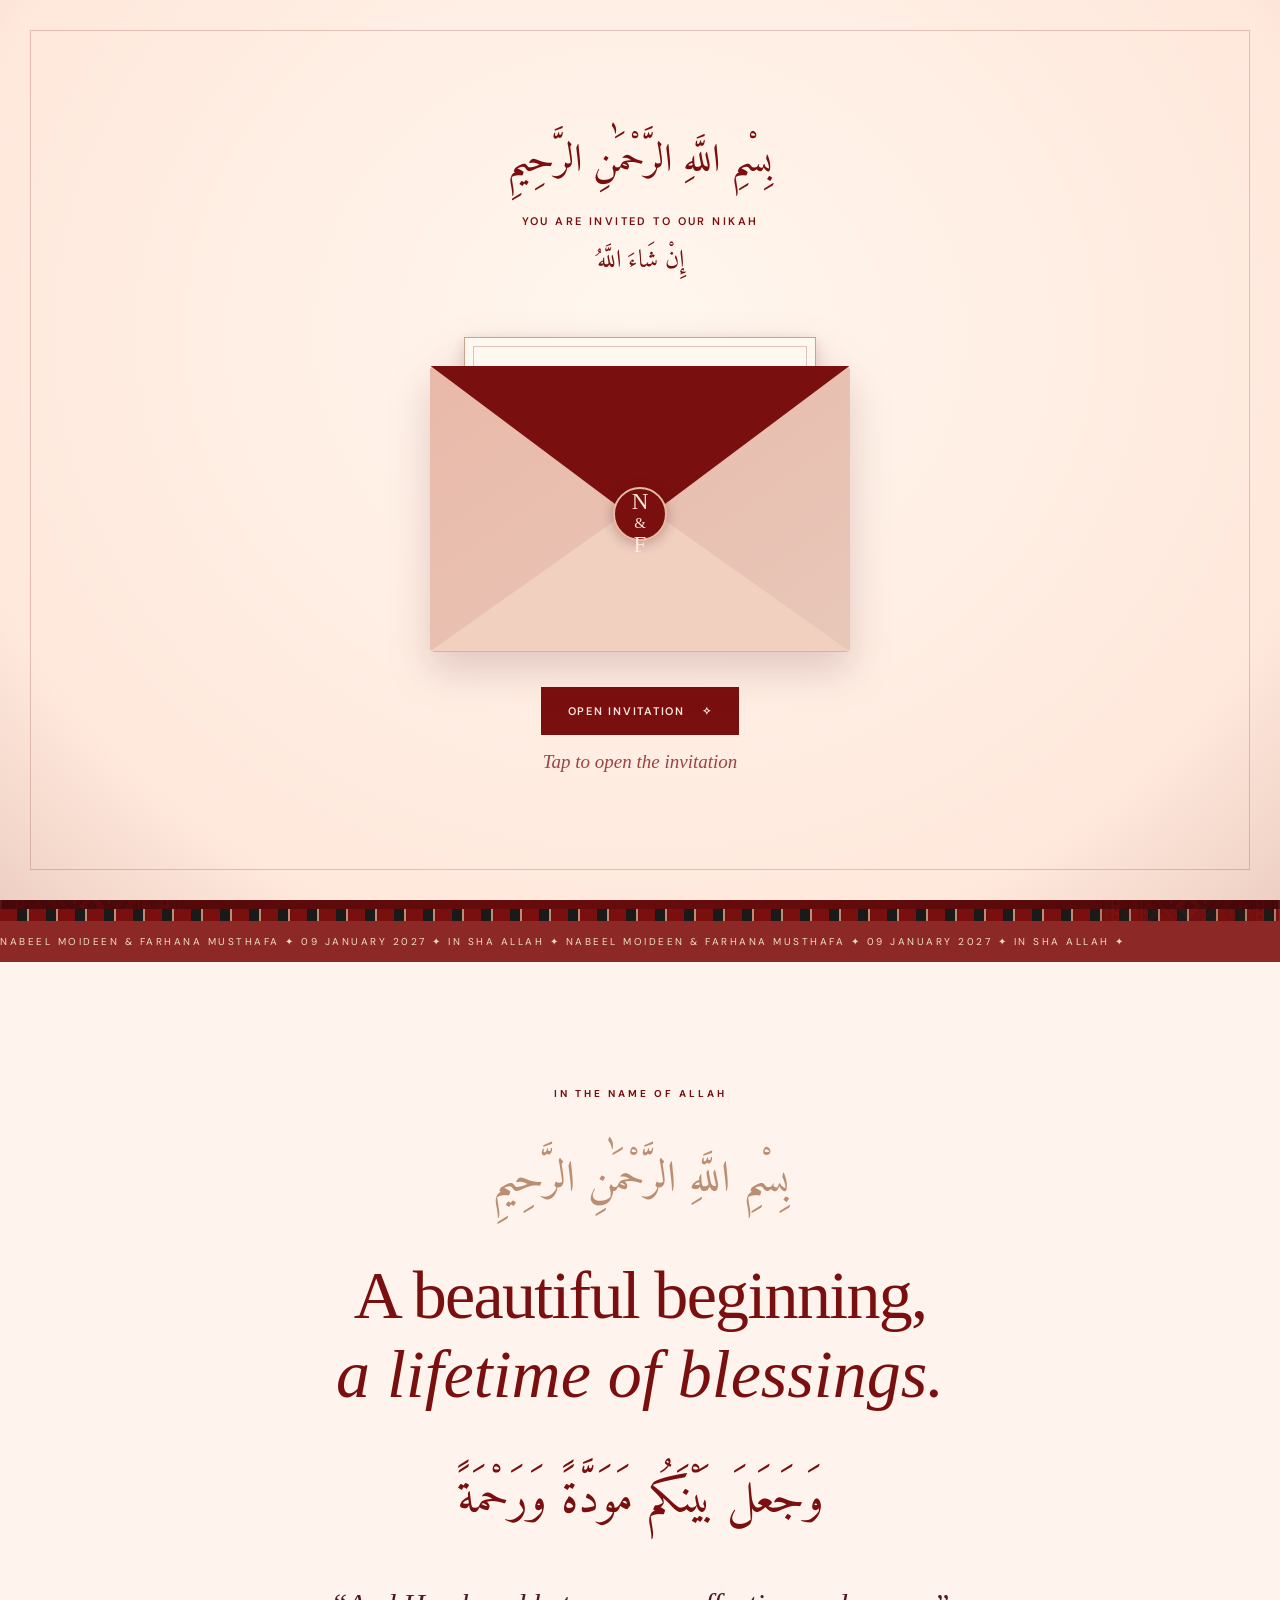
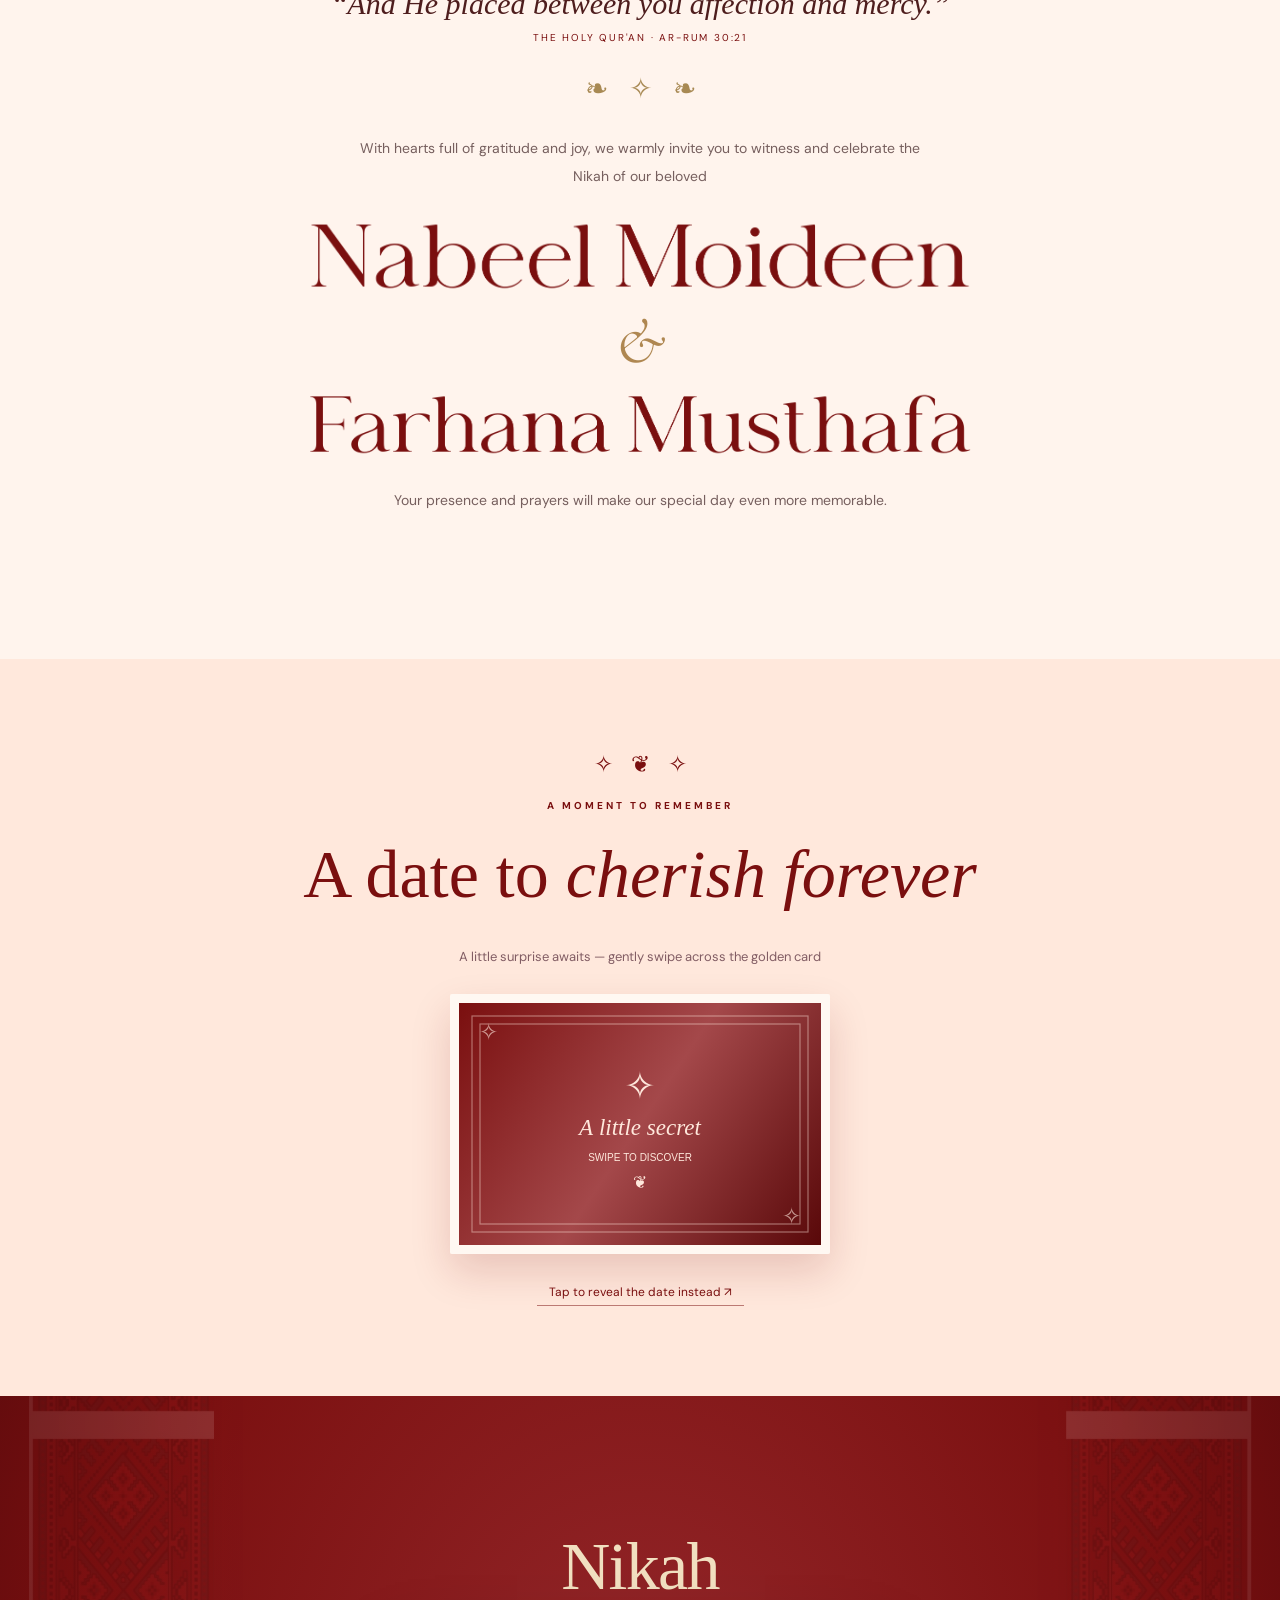
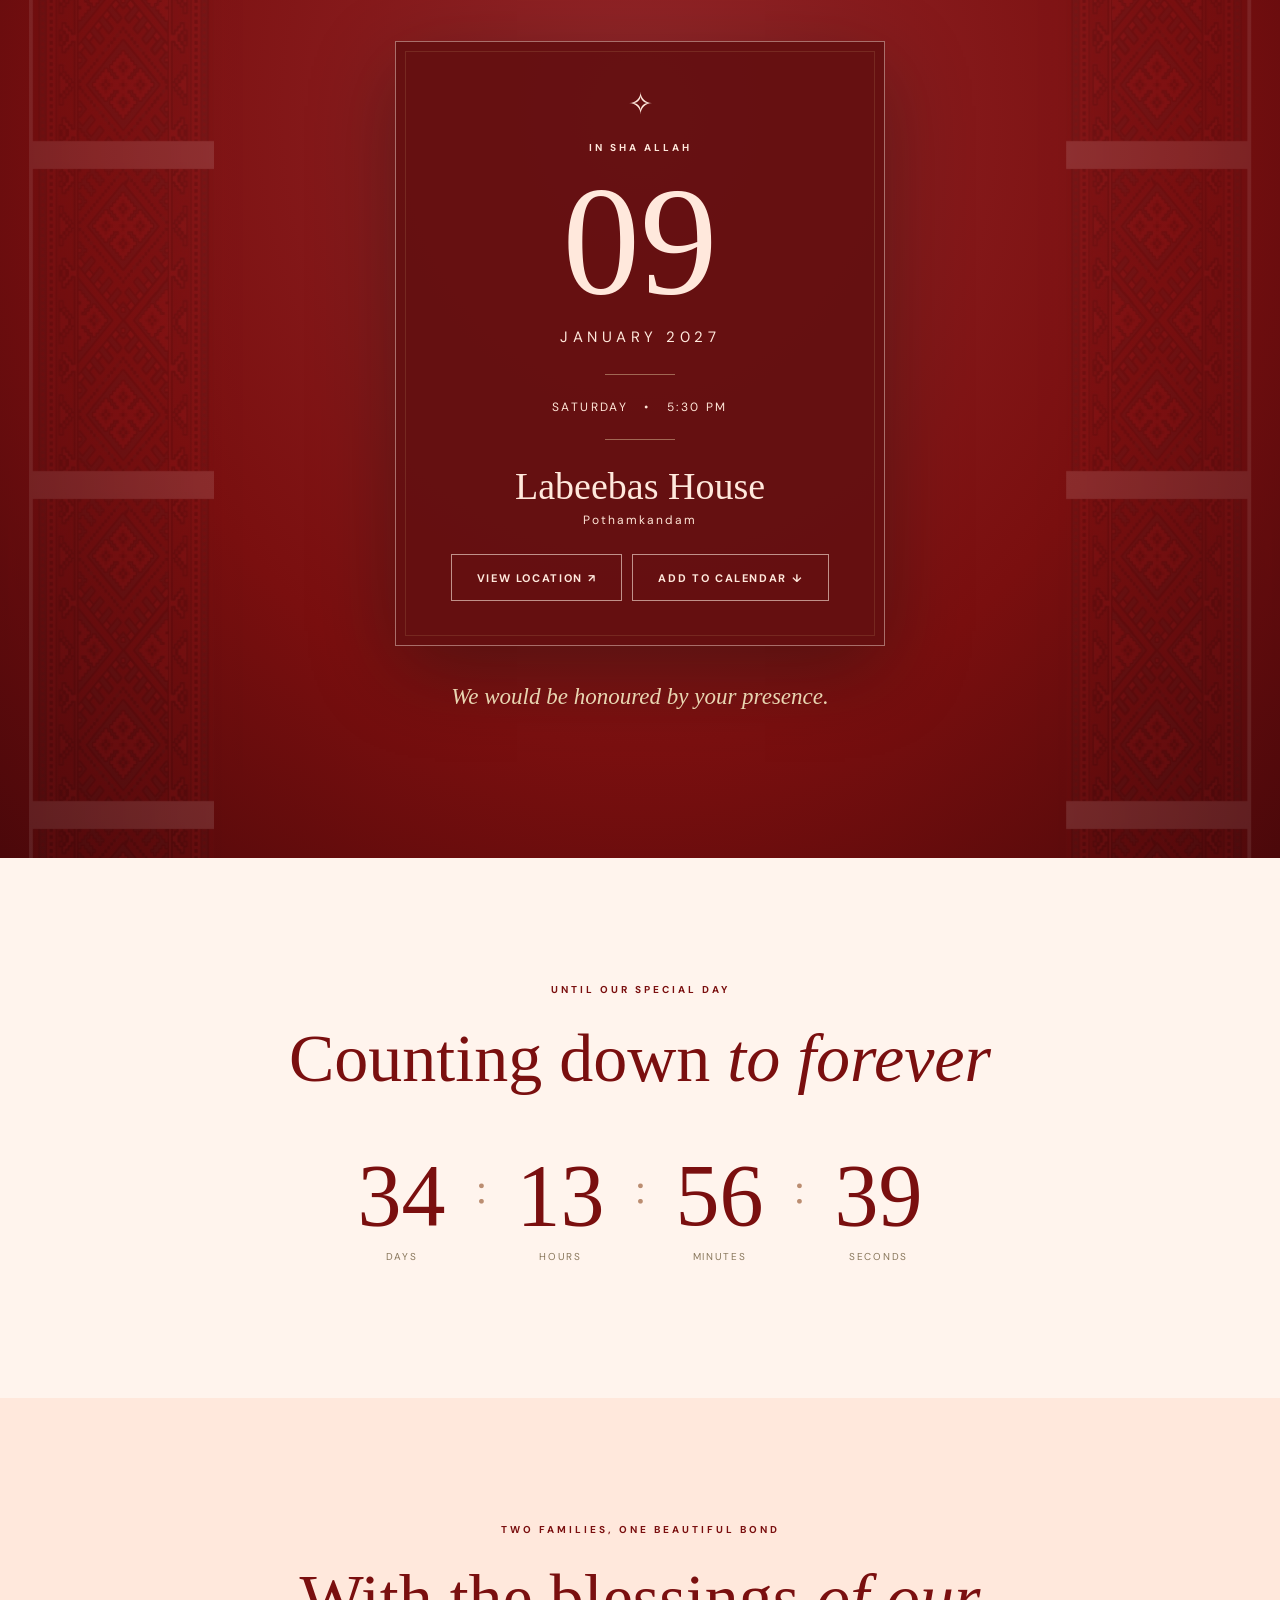
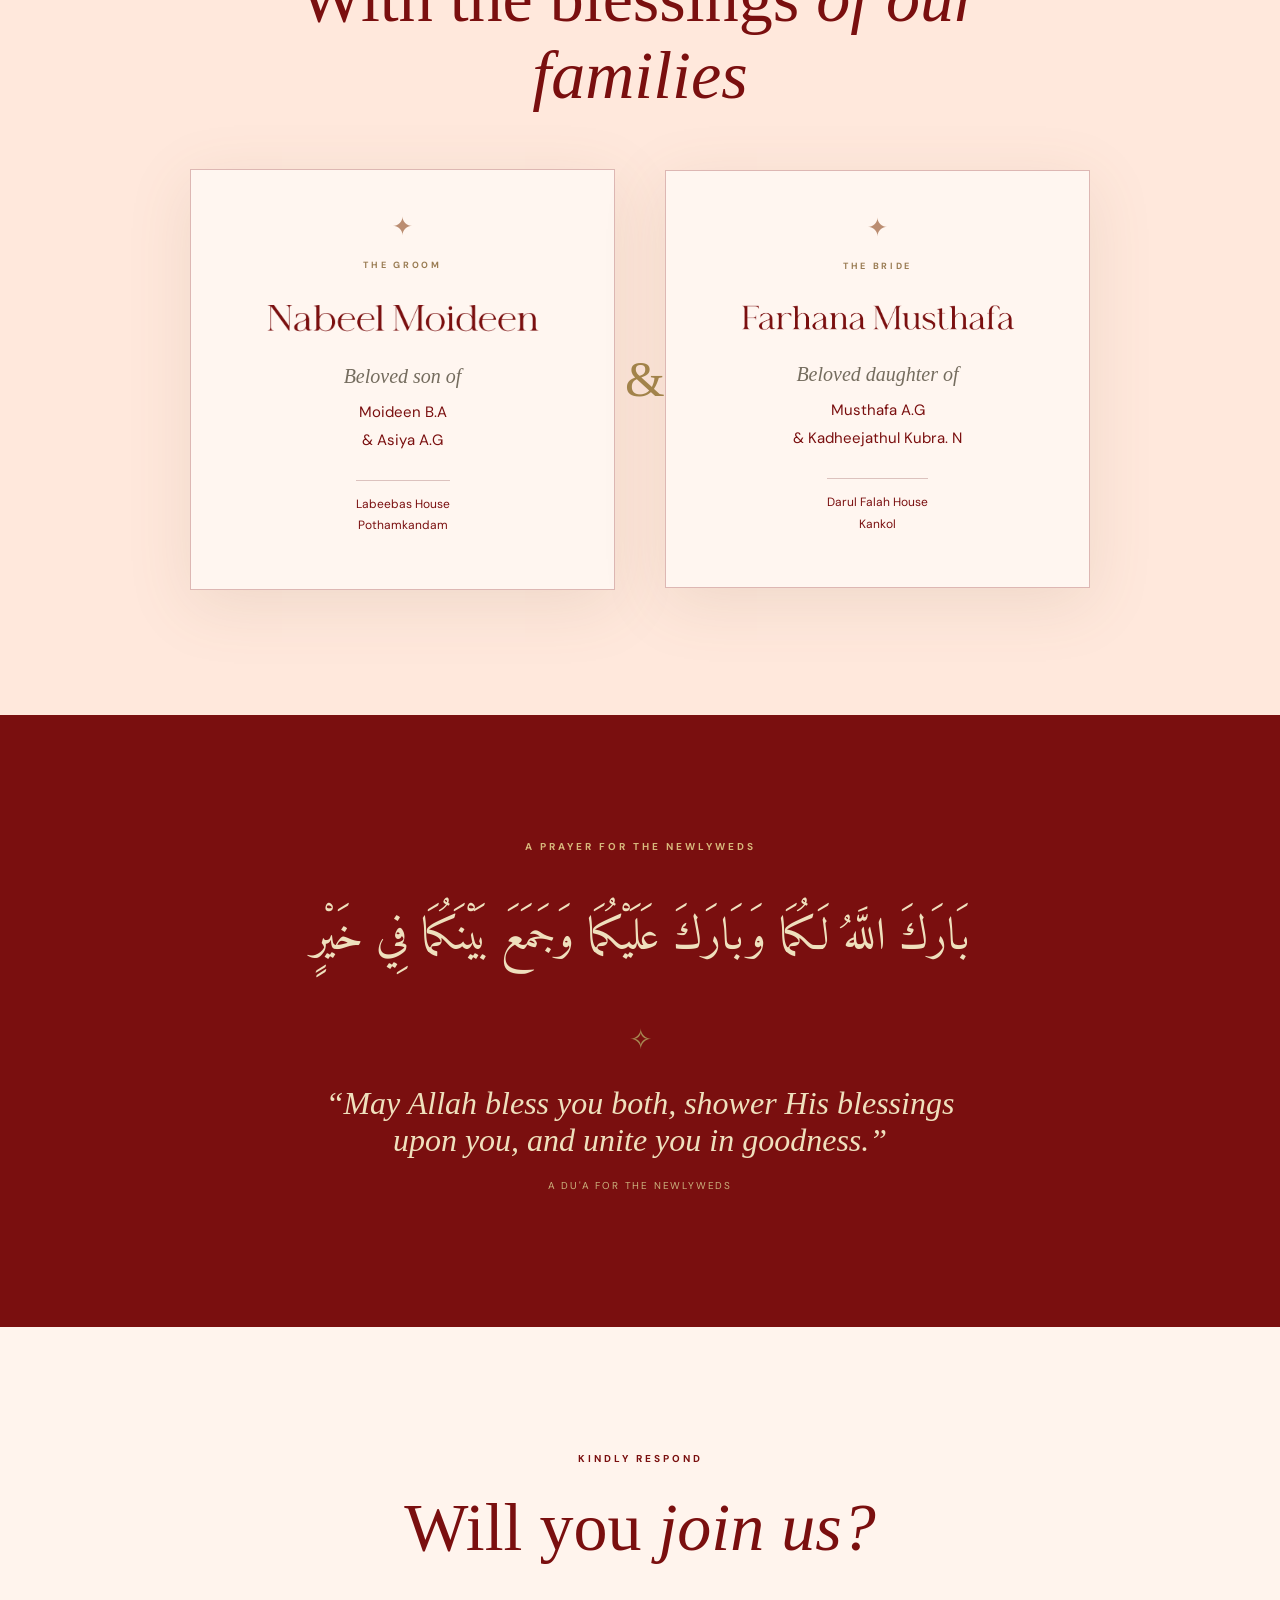
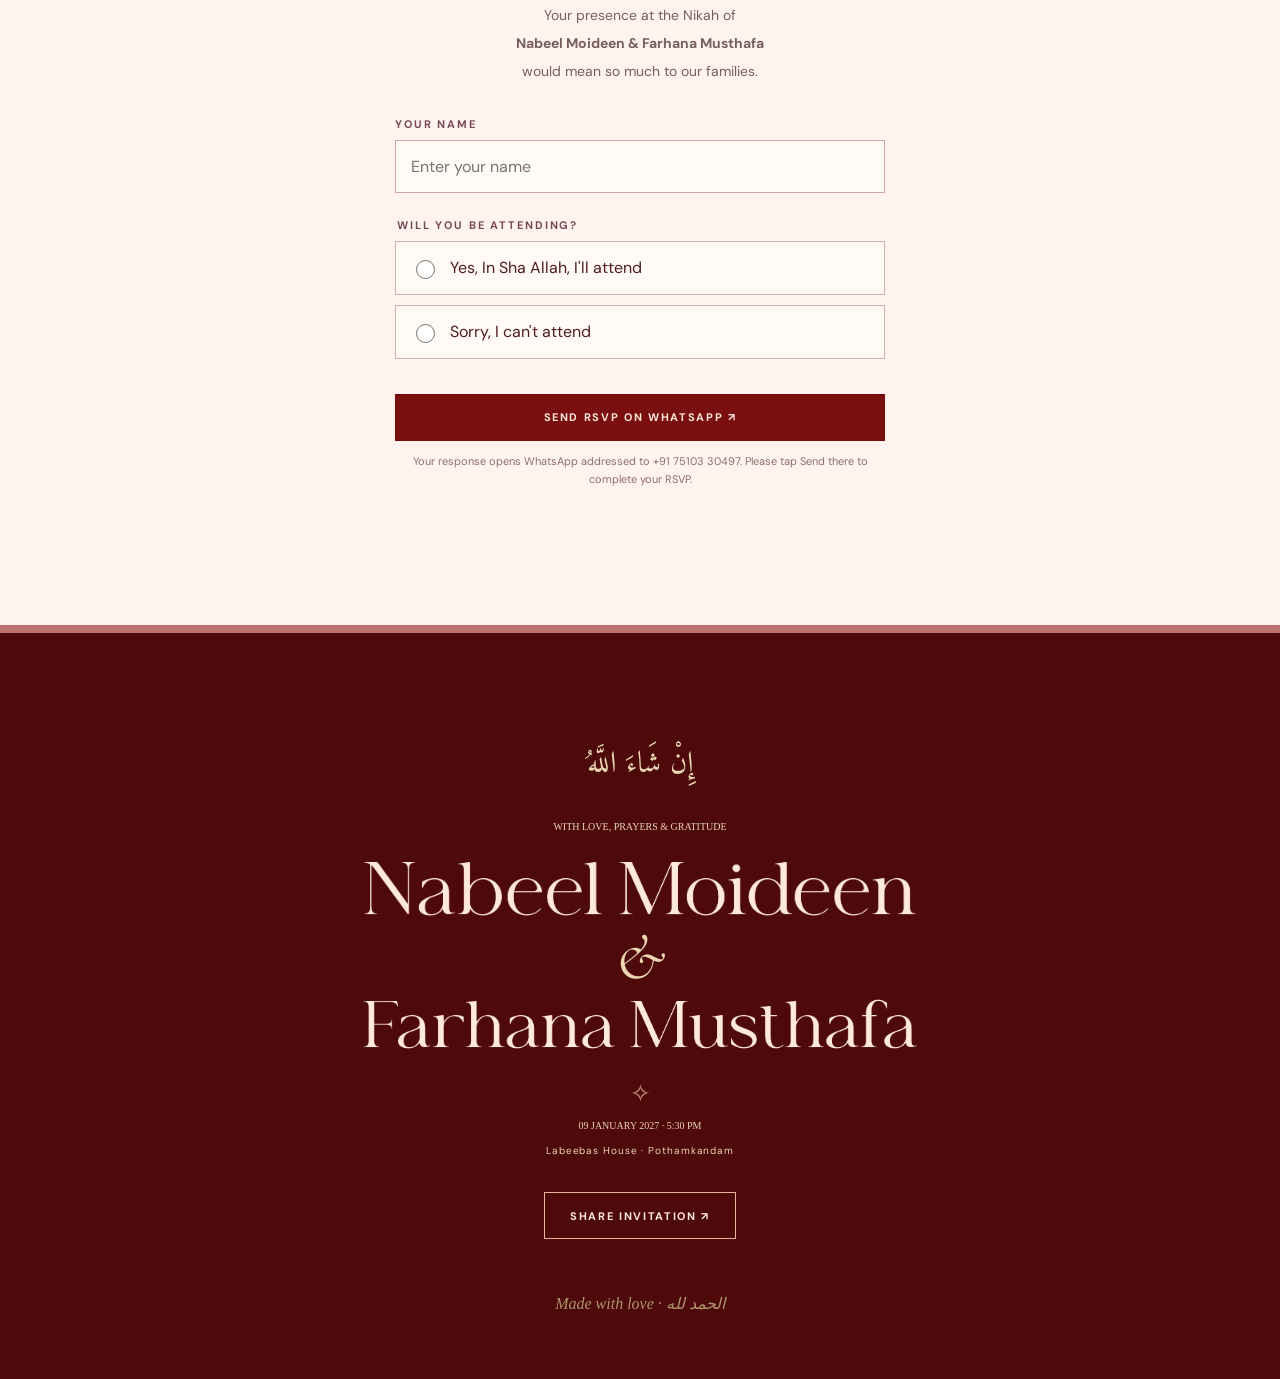
==== index.html @ 97471a00 "Add files via upload" ====
html
<html lang="en">
<head>
<meta charset="utf-8"/>
<meta content="width=device-width, initial-scale=1, viewport-fit=cover" name="viewport"/>
<meta content="#7a0f0f" name="theme-color"/>
<meta content="With the blessings of Allah, celebrate the Nikah of Nabeel Moideen and Farhana Musthafa on 9 January 2027 at Labeebas House, Pothamkandam." name="description"/>
<meta content="Nabeel Moideen &amp; Farhana Musthafa | Nikah Invitation" property="og:title"/>
<meta content="Saturday, 9 January 2027 · 5:30 PM · Labeebas House, Pothamkandam" property="og:description"/>
<meta content="website" property="og:type"/>
<title>Nabeel Moideen &amp; Farhana Musthafa | Nikah Invitation</title>
<link href="https://fonts.googleapis.com" rel="preconnect"/>
<link crossorigin="" href="https://fonts.gstatic.com" rel="preconnect"/>
<link href="https://fonts.googleapis.com/css2?family=Amiri:wght@400;700&amp;family=Bodoni+Moda:opsz,wght@6..96,400;6..96,500;6..96,600&amp;family=Cormorant+Garamond:wght@400;500;600;700&amp;family=DM+Sans:wght@400;500;600;700&amp;display=swap" rel="stylesheet"/>
<link href="styles.css?v=7.0" rel="stylesheet"/>
</head>
<body class="locked">
<div aria-hidden="true" class="grain"></div>
<div aria-label="Invitation opening" aria-modal="true" class="intro intro--heritage" id="intro" role="dialog">
  <div class="heritage-intro-frame" aria-hidden="true"></div>
  <div class="heritage-intro-content">
    <p class="heritage-arabic arabic" dir="rtl" lang="ar">بِسْمِ اللَّهِ الرَّحْمَٰنِ الرَّحِيمِ</p>
    <p class="heritage-kicker">YOU ARE INVITED TO OUR NIKAH</p>
    <p class="heritage-inshallah arabic" dir="rtl" lang="ar">إِنْ شَاءَ اللَّهُ</p>
    <div class="heritage-envelope-scene" id="heritageEnvelope" aria-label="Animated invitation envelope">
      <div class="heritage-envelope-back"></div>
      <div class="heritage-invitation-card">
        <div class="heritage-card-border">
          <span class="heritage-card-ornament" aria-hidden="true">✧</span>
          <span class="heritage-card-label">THE NIKAH OF</span>
          <img src="assets/name-groom-burgundy.png" alt="Nabeel Moideen" />
          <span class="heritage-card-and">&amp;</span>
          <img src="assets/name-bride-burgundy.png" alt="Farhana Musthafa" />
          <span class="heritage-card-date">09 JANUARY 2027 · 5:30 PM</span>
        </div>
      </div>
      <div class="heritage-envelope-pocket" aria-hidden="true"></div>
      <div class="heritage-envelope-flap" aria-hidden="true"></div>
      <div class="heritage-envelope-seal" aria-hidden="true">N<span>&amp;</span>F</div>
    </div>
    <button id="openInvitation" class="heritage-open" type="button">OPEN INVITATION <span aria-hidden="true">✧</span></button>
    <p class="heritage-instruction" id="heritageInstruction">Tap to open the invitation</p>
  </div>
</div>
<header class="site-header" id="header">
<a aria-label="Back to top" class="brand" href="#home"><span class="brand__initials">N&amp;F</span></a>
<nav aria-label="Page sections"><a href="#celebration">Nikah</a><a href="#family">Families</a><a href="#rsvp">RSVP</a></nav>
<button aria-label="Play background music" class="music-control" id="musicToggle" title="Toggle music" type="button"><span id="musicIcon">♪</span><span id="musicText">Music</span></button>
</header>
<div aria-hidden="true" class="heart-trail" id="heartTrail"><span>♥</span><span>♡</span><span>♥</span></div><main>
<section class="hero" id="home">
<div aria-hidden="true" class="hero__frame"><div class="hero__frame2"></div></div>
<div aria-hidden="true" class="hero__shine"></div>
<div class="hero__content reveal show">
<p class="arabic bismillah" dir="rtl" lang="ar">بِسْمِ اللَّهِ الرَّحْمَٰنِ الرَّحِيمِ</p>
<p class="eyebrow">WITH THE BLESSINGS OF ALLAH</p>
<div class="mini-line">✧</div>
<div aria-label="Nabeel Moideen and Farhana Musthafa" class="hero__names custom-names" role="group"><img alt="Nabeel Moideen" src="assets/name-groom-cream.png"/><span class="custom-names__and">&amp;</span><img alt="Farhana Musthafa" src="assets/name-bride-cream.png"/></div>
<p class="hero__subtitle">Together with their families invite you to share the joy of their Nikah</p>
<div class="hero__date">09 <span>·</span> JANUARY <span>·</span> 2027</div>
<div class="hero__time">SATURDAY   |   5:30 PM</div>
<a class="scroll-cue" href="#welcome">SCROLL TO EXPLORE <span>↓</span></a>
</div>
<div aria-hidden="true" class="hero__border-bottom"></div>
</section>
<div aria-hidden="true" class="ribbon"><div>NABEEL MOIDEEN &amp; FARHANA MUSTHAFA ✦ 09 JANUARY 2027 ✦ IN SHA ALLAH ✦ NABEEL MOIDEEN &amp; FARHANA MUSTHAFA ✦ 09 JANUARY 2027 ✦ IN SHA ALLAH ✦  </div></div>
<section class="section section--ivory welcome" id="welcome">
<p class="section-kicker reveal">IN THE NAME OF ALLAH</p>
<div class="arabic big-bismillah reveal" dir="rtl" lang="ar">بِسْمِ اللَّهِ الرَّحْمَٰنِ الرَّحِيمِ</div>
<h2 class="section-heading reveal">A beautiful beginning,<br/><em>a lifetime of blessings.</em></h2>
<p class="quran-arabic arabic reveal" dir="rtl" lang="ar">وَجَعَلَ بَيْنَكُم مَوَدَّةً وَرَحْمَةً</p><p class="verse reveal">“And He placed between you affection and mercy.”</p>
<p class="verse-source reveal">THE HOLY QUR'AN · AR-RUM 30:21</p>
<div class="flower-line reveal">❧   ✧   ❧</div>
<p class="body-copy reveal">With hearts full of gratitude and joy, we warmly invite you to witness and celebrate the Nikah of our beloved</p>
<div aria-label="Nabeel Moideen and Farhana Musthafa" class="couple-script custom-names" role="group"><img alt="Nabeel Moideen" src="assets/name-groom-burgundy.png"/><span class="custom-names__and">&amp;</span><img alt="Farhana Musthafa" src="assets/name-bride-burgundy.png"/></div>
<p class="body-copy reveal">Your presence and prayers will make our special day even more memorable.</p>
</section>
<section class="section scratch-section" id="scratch"><div aria-hidden="true" class="scratch-ornament">✧   ❦   ✧</div>
<p class="section-kicker reveal">A MOMENT TO REMEMBER</p>
<h2 class="section-heading reveal">A date to <em>cherish forever</em></h2>
<p class="scratch-hint reveal">A little surprise awaits — gently swipe across the golden card</p>
<div class="scratch-shell scratch-shell--premium reveal" id="scratchShell">
<div class="scratch-under"><span class="date-kicker">SAVE OUR DATE</span><strong>09</strong><span>JANUARY 2027</span><small>SATURDAY · 5:30 PM</small><i>إن شاء الله</i></div>
<canvas aria-label="Scratch to reveal 9 January 2027" id="scratchCanvas"></canvas>
<div aria-hidden="true" class="scratch-corner scratch-corner--tl">✧</div><div aria-hidden="true" class="scratch-corner scratch-corner--br">✧</div>
</div>
<button class="scratch-reveal-btn" id="revealDate" type="button">Tap to reveal the date instead ↗</button></section><section class="section celebration" id="celebration">
<div aria-hidden="true" class="pattern-wing pattern-wing--left"></div><div aria-hidden="true" class="pattern-wing pattern-wing--right"></div>
<h2 class="section-heading section-heading--light reveal">Nikah</h2>
<div class="event-card reveal">
<div class="event-card__crest">✧</div>
<p class="event-card__label">IN SHA ALLAH</p>
<div class="event-card__day">09</div>
<div class="event-card__month">JANUARY 2027</div>
<div class="event-card__rule"></div>
<div class="event-card__detail">SATURDAY   •   5:30 PM</div>
<div class="event-card__rule"></div>
<p class="event-card__venue">Labeebas House</p>
<p class="event-card__place">Pothamkandam</p>
<div class="event-card__actions">
<a class="button button--outline" href="https://maps.app.goo.gl/ruK47q7Ax5nZjoDW6" rel="noopener noreferrer" target="_blank">View Location ↗</a>
<a class="button button--outline" download="" href="nikah.ics">Add to Calendar ↓</a>
</div>
</div>
<p class="section-ending reveal">We would be honoured by your presence.</p>
</section>
<section class="section countdown-section section--ivory" id="countdown-section">
<p class="section-kicker reveal">UNTIL OUR SPECIAL DAY</p>
<h2 class="section-heading reveal">Counting down <em>to forever</em></h2>
<div aria-live="off" class="countdown reveal">
<div><strong id="days">00</strong><small>DAYS</small></div><b>:</b>
<div><strong id="hours">00</strong><small>HOURS</small></div><b>:</b>
<div><strong id="minutes">00</strong><small>MINUTES</small></div><b>:</b>
<div><strong id="seconds">00</strong><small>SECONDS</small></div>
</div>
<p class="countdown-done" hidden="" id="countdownDone">May Allah bless this beautiful union.</p>
</section>
<section class="section family-section" id="family">
<p class="section-kicker reveal">TWO FAMILIES, ONE BEAUTIFUL BOND</p>
<h2 class="section-heading reveal">With the blessings <em>of our families</em></h2>
<div class="family-grid">
<article class="family-card reveal"><span class="family-card__icon">✦</span><p class="family-card__label">THE GROOM</p><h3><img alt="Nabeel Moideen" class="family-name-art" src="assets/name-groom-burgundy.png"/></h3><p class="family-card__relation">Beloved son of</p><p class="family-card__parents">Moideen B.A<br/>&amp; Asiya A.G</p><p class="family-card__address">Labeebas House<br/>Pothamkandam</p></article>
<div aria-hidden="true" class="family-join">&amp;</div>
<article class="family-card reveal"><span class="family-card__icon">✦</span><p class="family-card__label">THE BRIDE</p><h3><img alt="Farhana Musthafa" class="family-name-art" src="assets/name-bride-burgundy.png"/></h3><p class="family-card__relation">Beloved daughter of</p><p class="family-card__parents">Musthafa A.G<br/>&amp; Kadheejathul Kubra. N</p><p class="family-card__address">Darul Falah House<br/>Kankol</p></article>
</div>
</section>
<section class="section dua-section">
<p class="section-kicker reveal">A PRAYER FOR THE NEWLYWEDS</p>
<p class="arabic dua-arabic reveal" dir="rtl" lang="ar">بَارَكَ اللَّهُ لَكُمَا وَبَارَكَ عَلَيْكُمَا وَجَمَعَ بَيْنَكُمَا فِي خَيْرٍ</p>
<div class="flower-line reveal">✧</div>
<p class="dua-translation reveal">“May Allah bless you both, shower His blessings upon you, and unite you in goodness.”</p>
<p class="dua-credit reveal">A DU'A FOR THE NEWLYWEDS</p>
</section>
<section class="section rsvp-section section--ivory" id="rsvp"><p class="section-kicker reveal">KINDLY RESPOND</p><h2 class="section-heading reveal">Will you <em>join us?</em></h2><p class="body-copy reveal">Your presence at the Nikah of<br/><strong>Nabeel Moideen &amp; Farhana Musthafa</strong><br/>would mean so much to our families.</p><form class="rsvp-form reveal" id="rsvpForm"><label for="rsvpName">YOUR NAME</label><input id="rsvpName" maxlength="80" name="rsvpName" placeholder="Enter your name" required=""/><fieldset><legend>WILL YOU BE ATTENDING?</legend><label class="rsvp-option"><input name="attendance" required="" type="radio" value="Yes, In Sha Allah, I will attend"/><span>Yes, In Sha Allah, I'll attend</span></label><label class="rsvp-option"><input name="attendance" required="" type="radio" value="Sorry, I cannot attend"/><span>Sorry, I can't attend</span></label></fieldset><button class="button button--dark" type="submit">Send RSVP on WhatsApp ↗</button><p class="rsvp-note">Your response opens WhatsApp addressed to +91 75103 30497. Please tap Send there to complete your RSVP.</p></form></section>
<footer class="footer">
<p class="arabic footer__arabic" dir="rtl" lang="ar">إِنْ شَاءَ اللَّهُ</p>
<p class="footer__small">WITH LOVE, PRAYERS &amp; GRATITUDE</p>
<div aria-label="Nabeel Moideen and Farhana Musthafa" class="footer__names custom-names" role="group"><img alt="Nabeel Moideen" src="assets/name-groom-cream.png"/><span class="custom-names__and">&amp;</span><img alt="Farhana Musthafa" src="assets/name-bride-cream.png"/></div>
<div class="footer__rule">✧</div>
<p class="footer__date">09 JANUARY 2027 · 5:30 PM</p>
<p class="footer__address">Labeebas House · Pothamkandam</p>
<button class="button button--outline" id="shareInvitation" type="button">Share Invitation ↗</button>
<p class="footer__closing">Made with love · الحمد لله</p>
</footer>
</main>
<div aria-hidden="true" class="music-player" id="musicPlayer"></div>
<div aria-live="polite" class="toast" id="toast" role="status"></div>
<script defer="" src="script.js?v=7.0"></script>
</body>
</html>
---- styles.css ----
:root{--green:#742434;--deep:#531b29;--gold:#c8a969;--gold-light:#e3ce9e;--cream:#fce8dd;--ivory:#fff4ed;--ink:#3d2930;--muted:#746f64;--ruby:#7b2425}*{box-sizing:border-box}html{scroll-behavior:smooth}body{margin:0;font-family:'DM Sans',sans-serif;background:var(--cream);color:var(--ink);overflow-x:hidden}body.locked{overflow:hidden}button,input,textarea{font:inherit}button,a{-webkit-tap-highlight-color:transparent}a{color:inherit;text-decoration:none}button{cursor:pointer}.grain{position:fixed;inset:0;z-index:90;pointer-events:none;opacity:.12;background-image:url("data:image/svg+xml,%3Csvg viewBox='0 0 160 160' xmlns='http://www.w3.org/2000/svg'%3E%3Cfilter id='n'%3E%3CfeTurbulence type='fractalNoise' baseFrequency='.7' numOctaves='3' stitchTiles='stitch'/%3E%3C/filter%3E%3Crect width='100%25' height='100%25' filter='url(%23n)' opacity='.3'/%3E%3C/svg%3E")}.arabic{font-family:'Amiri',serif}.eyebrow,.section-kicker,.event-card__label,.family-card__label{font-size:10px;letter-spacing:.3em;font-weight:700}.intro{position:fixed;inset:0;z-index:100;display:flex;align-items:center;justify-content:center;text-align:center;color:var(--gold-light);background:radial-gradient(ellipse at center,#8a3642 0%,var(--deep) 75%);transition:opacity 1.2s ease,visibility 1.2s}.intro--gone{opacity:0;visibility:hidden;pointer-events:none}.intro__ornament{position:absolute;inset:18px;border:1px solid #c8a96970;pointer-events:none}.intro__ornament:before,.intro__ornament:after{content:'❖';position:absolute;left:50%;transform:translateX(-50%);color:var(--gold);font-size:19px}.intro__ornament:before{top:-13px;background:var(--deep);padding:0 12px}.intro__ornament:after{bottom:-13px;background:var(--deep);padding:0 12px}.intro__body{position:relative;z-index:1;width:min(90vw,610px);padding:36px 12px;animation:floatup 1.4s both}.tiny-star{font-family:'Amiri',serif;font-size:23px;color:#efdfbf}.intro__eyebrow{margin:35px 0 4px}.monogram{font-family:'Cormorant Garamond',serif;font-size:clamp(78px,18vw,125px);line-height:1.05;font-weight:400}.monogram i{font-size:.45em;font-weight:400}.divider-flourish{display:flex;align-items:center;justify-content:center;gap:12px;margin:12px auto 20px}.divider-flourish span{display:block;width:70px;height:1px;background:var(--gold)}.divider-flourish b{font-weight:400;font-size:22px}.intro h1{font-family:'Cormorant Garamond',serif;font-size:clamp(37px,8vw,66px);font-weight:500;line-height:1;margin:16px 0}.intro h1 em{font-weight:400;color:#f0e1bc}.intro__date{font-size:11px;letter-spacing:.2em;margin:30px 0}.button{border:1px solid transparent;display:inline-flex;justify-content:center;align-items:center;gap:18px;min-height:47px;padding:12px 25px;font-size:11px;font-weight:700;text-transform:uppercase;letter-spacing:.15em;transition:transform .2s,background .25s,border .25s}.button:hover{transform:translateY(-3px)}.button--gold{background:var(--gold-light);color:var(--deep);border-color:var(--gold-light)}.intro__hint{font-family:'Cormorant Garamond',serif;font-style:italic;font-size:17px;margin-top:25px;color:#e9d5af}.intro__foot{position:absolute;bottom:42px;left:0;right:0;letter-spacing:.18em;font-size:11px}.site-header{position:fixed;inset:0 0 auto;z-index:30;display:flex;align-items:center;justify-content:space-between;height:68px;padding:0 clamp(17px,5vw,70px);background:rgba(8,38,31,.91);color:var(--gold-light);border-bottom:1px solid #e3ce9e24;backdrop-filter:blur(15px)}.brand{font-family:'Cormorant Garamond',serif;font-size:29px;font-weight:600;white-space:nowrap}.brand span{font-size:15px}.site-header nav{display:flex;gap:32px}.site-header nav a,.music-control{font-size:10px;letter-spacing:.15em;text-transform:uppercase}.site-header nav a:hover{color:white}.music-control{border:1px solid #c8a96955;background:transparent;color:var(--gold-light);padding:9px 12px}.music-control span:first-child{font-size:18px;margin-right:5px}.hero{min-height:100svh;display:grid;place-items:center;position:relative;text-align:center;color:#f4e5c4;background:radial-gradient(ellipse at 50% 35%,#215c4b 0%,#103d31 42%,#071e18 100%);padding:95px 22px 50px;overflow:hidden}.hero:before,.hero:after{content:'';position:absolute;top:0;bottom:0;width:clamp(45px,15vw,180px);background:linear-gradient(90deg,#511728aa,#51172815),url('assets/heritage-pattern.svg') center/auto 350px repeat-y;opacity:.2;pointer-events:none}.hero:before{left:0}.hero:after{right:0;transform:scaleX(-1)}.hero__frame{pointer-events:none;position:absolute;inset:84px 27px 31px;border:1px solid #dabb7970;border-radius:300px 300px 2px 2px}.hero__frame2{position:absolute;inset:8px;border:1px solid #dabb7936;border-radius:inherit}.hero__shine{position:absolute;width:500px;height:500px;border-radius:50%;background:#c6a35b09;filter:blur(80px);animation:breathe 5s infinite alternate}.hero__content{position:relative;z-index:1;max-width:760px}.bismillah{font-size:clamp(23px,5vw,39px);margin:0 0 26px;color:#f4e4bd}.hero .eyebrow{color:var(--gold-light)}.mini-line{font-size:24px;margin:23px auto;color:var(--gold)}.hero__names{font-family:'Cormorant Garamond',serif;font-weight:500;font-size:clamp(60px,11vw,125px);letter-spacing:-.035em;line-height:.92;margin:14px 0}.hero__names span{display:block;font-size:.57em;line-height:1.05;font-weight:400;font-style:italic;color:var(--gold-light)}.hero__subtitle{font-family:'Cormorant Garamond',serif;font-size:clamp(20px,3vw,27px);font-style:italic;max-width:500px;margin:25px auto 35px;line-height:1.35}.hero__date{font-family:'Cormorant Garamond',serif;font-size:clamp(22px,4vw,32px);letter-spacing:.11em}.hero__date span{color:var(--gold)}.hero__time{margin-top:10px;font-size:11px;letter-spacing:.25em}.scroll-cue{display:block;margin-top:50px;font-size:9px;letter-spacing:.3em}.scroll-cue span{display:block;margin:9px;font-size:24px;animation:bounce 1.9s infinite}.hero__border-bottom{position:absolute;bottom:0;width:100%;height:12px;background:repeating-linear-gradient(90deg,var(--ruby) 0 17px,#191a19 17px 27px,var(--gold) 27px 29px)}.ribbon{background:#8c2927;color:#f1dfbc;overflow:hidden;font-size:10px;letter-spacing:.25em;white-space:nowrap;padding:14px 0}.ribbon div{min-width:max-content;animation:marquee 30s linear infinite}.section{text-align:center;padding:clamp(75px,10vw,125px) 22px;position:relative;overflow:hidden}.section--ivory{background:var(--ivory)}.section-kicker{color:#a07e4d;margin:0 0 24px}.section-heading{font-family:'Cormorant Garamond',serif;font-weight:500;font-size:clamp(41px,6vw,68px);line-height:1.02;margin:0 auto 35px;max-width:760px;color:var(--green)}.section-heading em{font-weight:400}.big-bismillah{font-size:60px;color:var(--gold);margin-bottom:25px}.verse{font-family:'Cormorant Garamond',serif;font-size:clamp(22px,3vw,30px);font-style:italic;max-width:650px;margin:35px auto 5px}.verse-source,.dua-credit{font-size:10px;letter-spacing:.18em;color:#a07e4d}.flower-line{font-family:'Cormorant Garamond',serif;color:#a88953;font-size:28px;margin:28px auto}.body-copy{font-size:14px;line-height:2;max-width:560px;margin:20px auto;color:#765f5e}.couple-script{font-family:'Cormorant Garamond',serif;font-size:clamp(30px,5vw,48px);font-weight:600;color:var(--green);margin:24px auto}.couple-script span{color:#af8751;font-weight:400;font-style:italic}.celebration{background:radial-gradient(ellipse at center,#8c3040,#541827);color:#ffe6d8}.section-heading--light{color:#f1dfc0}.pattern-wing{position:absolute;inset:0 auto 0 0;width:19%;background:url('assets/heritage-pattern.svg') center/100% auto repeat-y;opacity:.13}.pattern-wing--right{left:auto;right:0;transform:scaleX(-1)}.event-card{position:relative;border:1px solid #d8bd805c;max-width:490px;margin:25px auto 10px;padding:42px 24px 44px;background:#6b23339e;box-shadow:0 25px 80px #00160f55}.event-card:before{content:'';position:absolute;inset:9px;border:1px solid #d8bd8024;pointer-events:none}.event-card__crest{font-size:30px;color:var(--gold-light)}.event-card__label{color:var(--gold);margin:18px 0}.event-card__day{font-family:'Cormorant Garamond',serif;font-size:clamp(110px,20vw,155px);line-height:.9;color:#fff3d8}.event-card__month{font-size:15px;letter-spacing:.3em;margin:16px auto 27px;color:var(--gold-light)}.event-card__rule{width:70px;height:1px;background:var(--gold);opacity:.7;margin:24px auto}.event-card__detail{font-size:12px;letter-spacing:.2em}.event-card__venue{font-family:'Cormorant Garamond',serif;font-size:38px;margin:17px 0 2px;color:#fff0d0}.event-card__place{font-size:12px;letter-spacing:.17em;margin:4px 0 26px}.event-card__actions{display:flex;gap:10px;justify-content:center;flex-wrap:wrap}.button--outline{background:transparent;border-color:#dabb7982;color:#f0dfbc}.button--outline:hover{background:#dabb7920}.section-ending{font-family:'Cormorant Garamond',serif;font-style:italic;font-size:23px;color:#e8d5b1;margin-top:38px}.countdown{display:flex;align-items:flex-start;justify-content:center;gap:clamp(5px,3vw,24px);margin:55px auto 10px}.countdown>div{min-width:clamp(55px,13vw,100px)}.countdown strong{display:block;font-family:'Cormorant Garamond',serif;font-weight:500;font-size:clamp(46px,9vw,88px);color:var(--green);line-height:1}.countdown small{display:block;margin-top:10px;letter-spacing:.17em;font-size:10px;color:#88765b}.countdown>b{font-family:'Cormorant Garamond',serif;font-weight:400;font-size:55px;color:var(--gold)}.countdown-done{font-family:'Cormorant Garamond',serif;font-size:25px}.family-section{background:#f9e5d9}.family-grid{max-width:900px;margin:55px auto 0;display:grid;grid-template-columns:1fr 30px 1fr;align-items:center;gap:10px}.family-card{min-height:315px;border:1px solid #bba77e80;padding:40px 20px;background:var(--ivory);box-shadow:0 15px 60px #806a4920;display:flex;align-items:center;flex-direction:column}.family-card__icon{font-size:25px;color:var(--gold)}.family-card__label{font-size:9px;color:#9a7c53;margin:16px auto}.family-card h3{font-family:'Cormorant Garamond',serif;font-size:clamp(29px,4vw,40px);font-weight:600;color:var(--green);margin:6px auto 8px}.family-card__relation{font-family:'Cormorant Garamond',serif;font-style:italic;font-size:20px;margin:14px auto 2px;color:#756d5f}.family-card__parents{font-size:15px;line-height:1.9;margin:8px auto;color:#503d41}.family-join{font-family:'Cormorant Garamond',serif;font-size:51px;color:#a2834a;z-index:1}.dua-section{background:#6e2232;color:#efe0bd}.dua-section .section-kicker{color:#d7b77b}.dua-arabic{font-size:clamp(28px,5vw,45px);line-height:2;max-width:800px;margin:40px auto}.dua-translation{font-family:'Cormorant Garamond',serif;font-style:italic;font-size:clamp(23px,4vw,32px);max-width:650px;margin:20px auto}.dua-credit{color:#cbb27e}.wish-form{max-width:520px;text-align:left;margin:30px auto}.wish-form label{display:block;font-size:10px;letter-spacing:.15em;margin:20px 0 8px;color:#675f52}.wish-form input,.wish-form textarea{display:block;width:100%;border:1px solid #cabb9f;background:#fffdf8;padding:15px;outline:none;border-radius:0;color:var(--green)}.wish-form input:focus,.wish-form textarea:focus{border-color:var(--green)}.wish-form .button{width:100%;margin-top:18px}.button--dark{background:var(--green);color:white}.wish-note{font-size:11px;color:#827a6b;line-height:1.65;margin:15px auto}.wish-list{max-width:520px;margin:15px auto;text-align:left;display:grid;gap:12px}.wish-item{border-left:2px solid #bea06a;background:#f5eddf;padding:15px 20px}.wish-item strong{font-size:13px;color:var(--green)}.wish-item p{font-family:'Cormorant Garamond',serif;font-size:19px;margin:8px 0;white-space:pre-wrap;overflow-wrap:anywhere}.text-button{background:none;border:0;border-bottom:1px solid var(--gold);padding:12px;color:var(--green);font-size:12px;cursor:pointer}.footer{background:#4a1423;color:#ebd6b1;text-align:center;padding:75px 20px 50px;border-top:8px solid #832923}.footer__arabic{font-size:30px}.footer__small,.footer__date,.footer__address{letter-spacing:.2em;font-size:10px}.footer__names{font-family:'Cormorant Garamond',serif;font-size:clamp(47px,9vw,81px);margin:22px auto 10px}.footer__names i{font-weight:400;font-size:.7em}.footer__rule{color:var(--gold);font-size:25px}.footer__address{letter-spacing:.09em;margin:13px 0 35px}.footer__closing{color:#af956d;font-family:'Cormorant Garamond',serif;font-style:italic;margin-top:55px}.toast{position:fixed;z-index:120;bottom:22px;left:50%;transform:translate(-50%,100px);background:#6e2232;color:white;max-width:min(92vw,450px);text-align:center;padding:13px 18px;font-size:13px;box-shadow:0 10px 35px #0005;opacity:0;transition:.3s;pointer-events:none}.toast.visible{opacity:1;transform:translate(-50%,0)}.music-player{position:fixed;left:-300px;top:-300px;width:200px;height:200px;opacity:.001;pointer-events:none}.reveal{opacity:0;transform:translateY(25px);transition:opacity .85s ease,transform .85s ease}.reveal.show{opacity:1;transform:translateY(0)}@keyframes floatup{from{opacity:0;transform:translateY(25px)}to{opacity:1;transform:translateY(0)}}@keyframes bounce{50%{transform:translateY(7px)}}@keyframes breathe{to{transform:scale(1.3)}}@keyframes marquee{to{transform:translateX(-50%)}}@media(max-width:650px){.site-header nav{gap:13px}.site-header nav a{font-size:9px}.site-header{padding:0 14px;height:62px}.brand{font-size:24px}.music-control{padding:6px 8px}.music-control #musicText{display:none}.hero__frame{inset:79px 14px 18px}.hero__frame2{inset:6px}.hero__names{font-size:clamp(55px,14vw,80px)}.hero__content{padding:0 20px}.hero__subtitle{font-size:21px}.hero__date{font-size:23px}.hero__time{font-size:10px}.family-grid{grid-template-columns:1fr;gap:0;max-width:430px}.family-card{min-height:265px}.family-join{font-size:35px;line-height:1.3}.pattern-wing{width:14%;opacity:.08}.event-card{padding:34px 15px}.event-card__actions{flex-direction:column;align-items:center}.event-card__actions .button{width:90%;max-width:285px}.countdown>b{font-size:35px}.countdown strong{font-size:clamp(38px,10vw,55px)}.countdown small{font-size:8px}.countdown{gap:5px}.intro__foot{bottom:30px}}@media(prefers-reduced-motion:reduce){*,*:before,*:after{animation-duration:.01ms!important;transition-duration:.01ms!important;scroll-behavior:auto!important}.reveal{opacity:1;transform:none}}

/* V2 — Peach & burgundy, inspired by the supplied stage backdrop */
:root{--green:#762639;--deep:#501726;--gold:#ae725e;--gold-light:#f3cbaf;--cream:#f9e8df;--ivory:#fff5ee;--ink:#49313b;--muted:#81666b;--ruby:#8e2633;--peach:#ffdfcd}
body{background:var(--cream)}
.section-heading,.hero__names,.couple-script,.footer__names,.envelope-card__names,.intro h1{font-family:'Bodoni Moda','Cormorant Garamond',serif}
.hero{background:radial-gradient(ellipse at 53% 34%,#a44c55 0%,#752638 52%,#4c1626 100%)}
.celebration{background:radial-gradient(ellipse at center,#934150 0%,#571c2c 85%)}
.dua-section{background:#6f2939}.footer{background:#491826;border-top-color:#a74a53}
.site-header{background:rgba(82,23,38,.93)}
.hero:before,.hero:after,.pattern-wing{background-image:linear-gradient(90deg,#5c12265c,#5c122610),url('assets/backdrop-pattern.jpg');background-size:auto,auto 330px;opacity:.13}
.family-section{background:#f8e0d3}
.family-card{background:#fff6ef;border-color:#b76a7157}
.family-card__address{border-top:1px solid #9e62645b;padding-top:13px;margin-top:17px;font-size:12px;line-height:1.8;color:#855b60}
.event-card{background:#612033bd;border-color:#efd0b878}
.event-card__day,.event-card__venue{color:#fff0e6}
.event-card__month,.event-card__label{color:#ffd8bd}
.button--dark{background:#7b293a}
.button--gold{background:#f5c7ae;color:#56202d;border-color:#f5c7ae}
.button--outline{border-color:#e7b79b;color:#ffe9d8}
.section--ivory{background:#fff5ee}
.quran-arabic{font-size:clamp(28px,5vw,47px);color:#7b2e40;margin:28px auto 8px;line-height:1.9}
.couple-script,.footer__names{max-width:770px;line-height:1.45}
.couple-script span,.footer__names i{display:block;line-height:1.35}
.hero__names{font-size:clamp(37px,7vw,85px);letter-spacing:-.04em;max-width:900px;line-height:1.28}
.hero__names span{line-height:1.25}
.footer__names{font-size:clamp(32px,6vw,64px)}
.brand__name{font-family:'Bodoni Moda',serif;font-size:clamp(10px,1.5vw,16px);font-weight:500;white-space:normal;line-height:1.2;display:block;max-width:230px}
.brand__name i{color:#efc9af}
.intro{background:radial-gradient(circle at 50% 25%,#fff2e7 0%,#f4d6c7 75%);color:#712739;transition:opacity 1s ease,visibility 1s ease}
.intro-scene{display:flex;flex-direction:column;align-items:center;justify-content:center;gap:13px;width:100%;height:100%;padding:25px 15px;overflow:hidden}
.intro__top{font-size:11px;letter-spacing:.24em;font-weight:700;text-align:center}
.intro__top .arabic{font-size:clamp(24px,5vw,32px);letter-spacing:0}
.intro__top p{margin:5px 0 16px}
.envelope-wrap{width:min(88vw,440px);height:min(64vw,315px);min-height:245px;position:relative;perspective:1000px;filter:drop-shadow(0 15px 28px #4b192830)}
.envelope-back{position:absolute;inset:0;background:#d6a5a0;border:1px solid #b87c7e;border-radius:3px}
.envelope-card{position:absolute;left:8%;right:8%;bottom:8%;height:92%;background:#fff7f0;z-index:2;border:1px solid #d7b1a2;display:flex;flex-direction:column;align-items:center;justify-content:center;padding:12px 8px;gap:7px;transition:transform 1.15s cubic-bezier(.2,.8,.2,1) .5s;box-shadow:0 2px 8px #45162923}
.mini-arch{color:#8e3543;font-size:22px}.envelope-card__caption{font-size:9px;letter-spacing:.22em}
.envelope-card__names{font-size:clamp(20px,4.5vw,27px);line-height:1.25;color:#742638;text-align:center}
.envelope-card__names i{font-size:.85em;color:#b17c67}
.envelope-card__date{letter-spacing:.15em;font-size:10px}
.envelope-front{position:absolute;inset:0;background:linear-gradient(155deg,transparent 49.7%,#e4bcb1 50%) left/50% 100% no-repeat,linear-gradient(205deg,transparent 49.7%,#e4bcb1 50%) right/50% 100% no-repeat,linear-gradient(0deg,#d8a3a1,#eac6b7);clip-path:polygon(0 0,50% 53%,100% 0,100% 100%,0 100%);z-index:3;border-radius:3px}
.envelope-flap{position:absolute;inset:0;background:#a74f5c;clip-path:polygon(0 0,100% 0,50% 57%);z-index:5;transform-origin:top center;transition:transform 1s cubic-bezier(.18,.72,.25,1),z-index .1s .5s;backface-visibility:hidden;filter:drop-shadow(0 5px 3px #69253520)}
.envelope-seal{position:absolute;left:50%;top:55%;transform:translate(-50%,-50%);z-index:6;border-radius:50%;height:59px;width:59px;display:grid;place-items:center;background:#7d2638;border:2px solid #e9b999;box-shadow:0 3px 12px #61243650;color:#ffe4cd;font-family:'Amiri',serif;font-size:25px;transition:opacity .25s}
.intro.opening .envelope-seal{opacity:0}
.intro.opening .envelope-flap{transform:rotateX(180deg);z-index:1}
.intro.opening .envelope-card{transform:translateY(-72%)}
.open-envelope{border:1px solid #7d3a4c;background:#742638;color:#fff2e8;letter-spacing:.17em;padding:15px 24px;font-size:11px;text-transform:uppercase;transition:transform .2s}
.open-envelope:hover{transform:translateY(-2px)}
.intro__hint{font-size:19px;margin:0;color:#8a4b56}
.scratch-section{background:#f9e5da}
.scratch-hint{color:#825d64;font-size:13px;margin:0 0 23px}
.scratch-shell{position:relative;width:min(88vw,365px);height:245px;margin:20px auto 14px;overflow:hidden;border:8px solid #fff8f1;border-radius:8px;box-shadow:0 18px 35px #6827372b;touch-action:none}
.scratch-under{position:absolute;inset:0;background:radial-gradient(circle at center,#fff2e5,#f5c7b5);display:flex;align-items:center;justify-content:center;flex-direction:column;color:#742638}
.scratch-under .date-kicker{letter-spacing:.25em;font-size:10px}
.scratch-under strong{font:500 90px/.97 'Bodoni Moda',serif}
.scratch-under span:not(.date-kicker){letter-spacing:.2em;font-size:13px}.scratch-under small{margin-top:11px;font-size:10px;letter-spacing:.15em}
#scratchCanvas{position:absolute;inset:0;width:100%;height:100%;cursor:crosshair;touch-action:none;transition:opacity .55s}
.scratch-shell.scratch-complete #scratchCanvas{opacity:0;pointer-events:none}
.scratch-reveal-btn{background:transparent;border:none;text-decoration:underline;text-underline-offset:5px;color:#853d49;font-size:12px;padding:12px}
.rsvp-form{max-width:490px;margin:32px auto 0;text-align:left}
.rsvp-form>label,.rsvp-form legend{display:block;margin:15px 0 9px;font-weight:700;font-size:11px;letter-spacing:.17em;color:#764957}
.rsvp-form>input{width:100%;background:#fffaf6;color:#542430;border:1px solid #d3a8a3;padding:15px;outline-color:#9a4757}
.rsvp-form fieldset{border:0;padding:0;margin:25px 0}.rsvp-option{display:flex;align-items:center;gap:12px;border:1px solid #d5b3ad;background:#fffaf5;margin-bottom:10px;padding:15px;cursor:pointer}
.rsvp-option input{accent-color:#842a3a;width:19px;height:19px}.rsvp-option:has(input:checked){border-color:#842a3a;background:#fae3d9}
.rsvp-form button{width:100%}.rsvp-note{font-size:11px;line-height:1.7;color:#8c6d6e;text-align:center}
.heart-trail{position:fixed;z-index:20;right:18px;top:40%;pointer-events:none;color:#d58c91;display:grid;gap:17px;opacity:0;transition:opacity .4s}
.heart-trail span{display:block;filter:drop-shadow(0 3px 3px #692d3450);animation:heartFloat 2.5s ease-in-out infinite;font-size:18px}
.heart-trail span:nth-child(2){animation-delay:.4s;font-size:29px;color:#a84659}
.heart-trail span:nth-child(3){animation-delay:.9s}
.heart-trail.active{opacity:.83}
@keyframes heartFloat{50%{transform:translateY(-14px) rotate(12deg)}}
@media(max-width:650px){.brand__name{font-size:10px;max-width:135px}.site-header nav{gap:10px}.site-header nav a{font-size:9px}.hero__names{font-size:clamp(34px,9vw,54px)}.hero__content{padding:0 14px}.envelope-wrap{height:245px;min-height:0}.envelope-card__names{font-size:19px}.heart-trail{right:8px}.intro__top .arabic{font-size:25px}}
@media(prefers-reduced-motion:reduce){.intro.opening .envelope-card{transform:none}.intro.opening .envelope-flap{transform:none}}

/* V4 — exact supplied wedding palette, burgundy #7a0f0f and peach #ffe8dc */
:root{--green:#7a0f0f;--deep:#4e090a;--gold:#bb8d71;--gold-light:#ffe8dc;--cream:#ffe8dc;--ivory:#fff4ed;--ink:#4e1d1d;--muted:#815b57;--ruby:#7a0f0f;--peach:#ffe8dc}
body{background:#ffe8dc;color:#4e1d1d}
.site-header{background:rgba(90,9,10,.96);border-color:#ffe8dc33}
.brand__initials{display:block;font-family:'Cormorant Garamond',serif;font-weight:700;font-size:31px;letter-spacing:.06em;color:#ffe8dc}
.hero{background:radial-gradient(ellipse at 50% 38%,#992c30 0%,#7a0f0f 52%,#430607 100%);color:#ffe8dc}
.hero__frame,.hero__frame2{border-color:#ffe8dc63}
.hero__subtitle,.hero__date,.hero__time,.hero__names{color:#ffe8dc}
.hero__shine{background:#ffe8dc0f}
.celebration{background:radial-gradient(ellipse at 50% 30%,#932629 0%,#7a0f0f 60%,#4b0809 100%)}
.dua-section{background:#7a0f0f}
.footer{background:#4e090a;border-top-color:#bd7271}
.family-section,.scratch-section{background:#ffe8dc}
.section--ivory,.welcome,.rsvp-section{background:#fff4ed}
.event-card{background:#641011ed;border-color:#ffe8dc70}
.event-card__day,.event-card__venue,.event-card__month,.event-card__label{color:#ffe8dc}
.event-card__actions .button{border-color:#ffe8dc99;color:#ffe8dc}
.button--dark,.open-envelope{background:#7a0f0f;color:#ffe8dc;border-color:#7a0f0f}
.family-card{background:#fff6f0;border-color:#a44f4f60}
.family-card__parents,.family-card__address,.section-kicker,.quran-arabic,.verse-source{color:#7a0f0f}
.heart-trail{color:#a03539}.heart-trail span:nth-child(2){color:#7a0f0f}
/* Invitation-video overlay: playback is triggered by the OPEN INVITATION user gesture. */
.intro--video{background:#ffe8dc;color:#7a0f0f;overflow:hidden;z-index:100}
.intro-premium{width:100%;height:100%;min-height:0;display:flex;flex-direction:column;align-items:center;justify-content:center;gap:9px;padding:16px 12px 19px}
.intro-premium__bismillah{font-size:clamp(24px,4.4vw,39px);line-height:1.8;margin:0;color:#7a0f0f;max-width:96%;white-space:normal;overflow-wrap:normal}
.intro-premium__eyebrow{font-size:10px;font-weight:700;letter-spacing:.27em;margin:0 0 5px;color:#7a0f0f}
.video-stage{position:relative;flex:1 1 auto;min-height:0;max-height:min(69svh,690px);width:min(88vw,390px);aspect-ratio:9/16;overflow:hidden;box-shadow:0 20px 48px #7a0f0f24;isolation:isolate;background:#6a1325}
.envelope-video{width:100%;height:100%;display:block;object-fit:cover;filter:saturate(1.05) sepia(.05)}
.video-name-overlay{position:absolute;left:12%;width:76%;top:39%;display:flex;align-items:center;flex-direction:column;gap:4px;opacity:0;transform:translateY(14px);transition:opacity .8s,transform .8s;pointer-events:none;color:#7a0f0f}
.video-stage.show-names .video-name-overlay{opacity:1;transform:translateY(0)}
.video-name-overlay span{font-size:8px;letter-spacing:.17em;font-weight:700}
.video-name-overlay img{display:block;max-width:100%;width:79%;height:auto;object-fit:contain}
.video-name-overlay b{font:italic 21px 'Cormorant Garamond',serif;line-height:1}
.video-name-overlay small{font-size:8px;letter-spacing:.12em}
.intro--video .open-envelope{border:0;margin-top:6px;padding:14px 28px;font-size:11px;letter-spacing:.18em;flex:none;box-shadow:0 5px 17px #7a0f0f20}
.intro--video.opening .open-envelope{opacity:0;pointer-events:none}
.intro-premium__footer{font:italic clamp(17px,2.9vw,24px) 'Cormorant Garamond',serif;color:#8c4445;margin:3px 0 0;flex:none}
/* Orange Avenue names are converted to transparent lettering graphics from supplied original font. */
.custom-names{display:flex;align-items:center;flex-direction:column;gap:1px;margin:14px auto;max-width:min(86vw,680px)}
.custom-names img{display:block;max-width:100%;width:auto;height:auto;max-height:clamp(49px,10vw,95px);object-fit:contain}
.custom-names__and{display:block;color:inherit;font-family:'Cormorant Garamond',serif;font-size:clamp(39px,7vw,65px);line-height:1.05;font-style:italic}
.couple-script.custom-names{margin:25px auto}.couple-script.custom-names img{max-height:82px}
.footer__names.custom-names{margin:22px auto;max-width:570px}.footer__names.custom-names img{max-height:70px}
.family-name-art{display:block;width:min(100%,280px);height:auto;object-fit:contain;margin:8px auto}
/* Keep Qur'an and bismillah legible and comfortably spaced on narrow screens. */
.welcome .section-kicker{margin-bottom:32px}
.big-bismillah{display:block;width:100%;max-width:780px;margin:18px auto 25px!important;padding:0 18px;box-sizing:border-box;font-family:'Amiri',serif;font-size:clamp(21px,4.3vw,43px)!important;font-weight:400;line-height:2.3!important;white-space:normal!important;overflow:visible!important;word-break:normal;text-align:center}
.hero .bismillah{font-size:clamp(20px,4.1vw,36px);padding:0 7px;line-height:2.2;max-width:100%;overflow-wrap:normal;white-space:normal;margin:0 auto 28px}
.quran-arabic{line-height:2.2;overflow-wrap:normal;padding:0 10px}
/* Replace generic scratch card by layered keepsake and refined engraved scratch surface. */
.scratch-section{position:relative;padding-top:90px;padding-bottom:90px}
.scratch-ornament{font-size:23px;color:#7a0f0f;margin-bottom:20px}
.scratch-shell--premium{width:min(85vw,380px);height:260px;border:9px solid #fff8f2;border-radius:2px;box-shadow:0 18px 40px #7a0f0f2a;transform:rotate(-1.4deg);margin:29px auto 18px;overflow:hidden}
.scratch-under{background:radial-gradient(circle at center,#fff8f1 0%,#ffe8dc 67%,#efc5b5 100%);color:#7a0f0f}
.scratch-under strong{font:500 96px/.95 'Cormorant Garamond',serif;color:#7a0f0f}
.scratch-under i{font:18px 'Amiri',serif;margin-top:5px;color:#7a0f0f}
.scratch-corner{position:absolute;z-index:2;color:#ffe8dc9c;pointer-events:none;font-size:23px}.scratch-corner--tl{left:20px;top:14px}.scratch-corner--br{right:20px;bottom:14px}
.scratch-shell.scratch-complete .scratch-corner{opacity:0}
.scratch-reveal-btn{text-decoration:none;color:#7a0f0f;border-bottom:1px solid #7a0f0f80;padding-bottom:5px;font-size:12px}
@media(max-width:650px){
 .site-header{padding:0 12px}.brand__initials{font-size:28px}
 .intro-premium{padding:12px 8px 16px;gap:6px}
 .intro-premium__bismillah{font-size:clamp(22px,6.5vw,30px);line-height:1.9;text-align:center}
 .intro-premium__eyebrow{font-size:9px}
 .video-stage{width:min(82vw,310px);max-height:65svh}
 .video-name-overlay{top:39%;gap:2px}.video-name-overlay img{width:84%}
 .intro-premium__footer{font-size:18px}
 .big-bismillah{font-size:clamp(20px,6vw,29px)!important;padding:0 22px;line-height:2.5!important;margin:20px auto 30px!important}
 .welcome .section-kicker{margin-bottom:35px}
 .hero__content{padding:0 14px}.custom-names img{max-height:clamp(35px,8vw,65px)}
 .hero .bismillah{font-size:clamp(19px,5.4vw,26px);line-height:2.3}
 .section-heading{overflow-wrap:break-word}
}
@media(max-height:690px){.video-stage{max-height:55svh}.intro-premium__bismillah{font-size:24px}.intro-premium__footer{font-size:16px}}
@media(prefers-reduced-motion:reduce){.video-name-overlay{transition:none}}


/* V5 MOBILE-FIRST CORRECTIONS. Override all legacy desktop rules at one location. */
html{width:100%;max-width:100%;overflow-x:clip;-webkit-text-size-adjust:100%;text-size-adjust:100%}
body{width:100%;max-width:100%;overflow-x:clip}
img,video,canvas,svg{max-width:100%}
.hero__content,.section,.site-header,.intro-premium{min-width:0}
.reveal{will-change:auto}
:focus-visible{outline:3px solid #bb8d71;outline-offset:4px}
@media (max-width: 767px){
  html{scroll-padding-top:65px}
  body{font-size:14px}
  .site-header{height:58px;min-height:58px;padding:0 12px;gap:10px;max-width:100vw;left:0;right:0}
  .site-header .brand{flex:0 0 auto;min-width:0;font-size:22px}
  .site-header .brand__initials{font-size:27px;line-height:1}
  .site-header nav{flex:1;min-width:0;justify-content:center;gap:clamp(8px,2.6vw,19px)}
  .site-header nav a{font-size:9px;letter-spacing:.05em;white-space:nowrap}
  .site-header .music-control{flex:0 0 auto;display:flex;align-items:center;justify-content:center;width:37px;height:37px;padding:0}
  .site-header .music-control #musicText{display:none}
  .site-header .music-control #musicIcon{margin:0;font-size:20px}
  .intro--video{height:100dvh;min-height:0;inset:0;overflow:hidden}
  .intro-premium{height:100dvh;min-height:0;max-width:100vw;padding:max(12px,env(safe-area-inset-top)) 10px max(14px,env(safe-area-inset-bottom));gap:clamp(5px,1.5dvh,11px);justify-content:space-evenly}
  .intro-premium__bismillah{flex:none;width:100%;max-width:100%;font-size:clamp(21px,6vw,29px);line-height:1.7;white-space:normal;word-break:normal;padding:0 10px;margin:0;overflow:visible}
  .intro-premium__eyebrow{font-size:9px;letter-spacing:.16em;line-height:1.4;flex:none;text-align:center;margin:0}
  .video-stage{flex:0 1 auto;align-self:center;width:auto;height:min(56dvh,calc((100vw - 44px)*16/9));max-height:56dvh;max-width:min(80vw,320px);aspect-ratio:9/16;margin:0 auto;overflow:hidden}
  .envelope-video{height:100%;width:100%;object-fit:cover;display:block}
  .video-name-overlay{top:37%;left:10%;width:80%;gap:1px}
  .video-name-overlay img{max-width:100%;width:80%;height:auto}
  .video-name-overlay span,.video-name-overlay small{font-size:clamp(7px,1.6vw,9px)}
  .video-name-overlay b{font-size:17px}
  .intro--video .open-envelope{flex:0 0 auto;max-width:calc(100vw - 40px);min-height:48px;margin:0;padding:12px 23px;font-size:10px;line-height:1.2;white-space:normal}
  .intro-premium__footer{flex:0 0 auto;font-size:clamp(15px,4.5vw,20px);margin:0;line-height:1.3}
  .hero{width:100%;min-height:100svh;padding:90px 22px 48px;overflow:hidden}
  .hero__frame{inset:72px 11px 18px;border-radius:170px 170px 2px 2px}
  .hero__frame2{inset:6px}
  .hero__content{width:100%;max-width:100%;padding:0 8px;min-width:0}
  .hero:before,.hero:after{width:26px;opacity:.12}
  .hero .bismillah{width:100%;font-size:clamp(19px,5.7vw,27px);line-height:2;padding:0 2px;margin:0 auto 18px;overflow:visible}
  .mini-line{margin:10px auto;font-size:17px}
  .hero .eyebrow{font-size:9px;letter-spacing:.14em;line-height:1.7}
  .hero__names.custom-names{width:100%;max-width:100%;margin:15px auto;gap:3px}
  .hero__names.custom-names img{width:min(100%,350px);height:auto;max-height:75px;object-fit:contain}
  .hero__names.custom-names .custom-names__and{font-size:36px;line-height:1.05}
  .hero__subtitle{font-size:clamp(18px,5vw,23px);line-height:1.25;max-width:310px;margin:16px auto 23px}
  .hero__date{font-size:clamp(17px,5.4vw,23px);letter-spacing:.05em}
  .hero__time{font-size:9px;letter-spacing:.12em;line-height:1.7}
  .scroll-cue{margin-top:24px;font-size:8px;letter-spacing:.15em}
  .scroll-cue span{margin:3px}
  .section{padding:69px 17px;max-width:100%;overflow:hidden}
  .section-heading{font-size:clamp(35px,10vw,49px);max-width:100%;margin:0 auto 23px;line-height:1.08}
  .section-kicker{font-size:9px;letter-spacing:.16em;line-height:1.7;margin-bottom:18px}
  .big-bismillah{width:100%;max-width:100%;padding:0 4px!important;font-size:clamp(20px,5.8vw,28px)!important;line-height:2.25!important;margin:15px auto 22px!important;white-space:normal;overflow:visible}
  .quran-arabic{width:100%;max-width:100%;font-size:clamp(23px,6vw,29px);line-height:2.1;padding:0 3px;overflow:visible}
  .verse{font-size:clamp(20px,5.3vw,25px);line-height:1.4;margin:20px auto 10px}
  .body-copy{font-size:13px;line-height:1.85;max-width:100%;margin:17px auto}
  .custom-names{max-width:100%;width:100%;padding:0 3px}
  .couple-script.custom-names img,.footer__names.custom-names img{max-width:100%;width:min(100%,320px);max-height:65px}
  .couple-script.custom-names .custom-names__and,.footer__names.custom-names .custom-names__and{font-size:33px;line-height:1}
  .scratch-section{padding:65px 16px}
  .scratch-shell--premium{width:min(85vw,355px);height:235px;transform:none;margin:23px auto 15px;border-width:6px}
  .scratch-under strong{font-size:82px}
  .scratch-hint{max-width:315px;margin:0 auto;font-size:12px;line-height:1.8}
  .event-card{width:100%;max-width:420px;margin:18px auto 0;padding:29px 14px}
  .event-card__day{font-size:110px}
  .event-card__month{font-size:12px;letter-spacing:.13em}
  .event-card__venue{font-size:34px}
  .event-card__actions{flex-direction:column;align-items:stretch}
  .event-card__actions .button{width:100%;max-width:100%;min-height:47px}
  .countdown{display:grid;grid-template-columns:repeat(4,minmax(0,1fr));gap:7px;max-width:360px;margin:30px auto 0}
  .countdown > div{min-width:0;border:1px solid #7a0f0f2c;border-radius:6px;padding:12px 2px 10px}
  .countdown > b{display:none}
  .countdown strong{font-size:clamp(29px,8vw,48px);white-space:nowrap}
  .countdown small{font-size:8px;letter-spacing:.07em;margin-top:7px}
  .family-grid{grid-template-columns:minmax(0,1fr);gap:10px;max-width:410px;margin:30px auto 0}
  .family-card{min-height:0;padding:30px 15px;width:100%}
  .family-card h3{max-width:100%}
  .family-name-art{width:min(100%,290px);max-height:60px;object-fit:contain}
  .family-join{font-size:34px;line-height:1}
  .dua-arabic{font-size:clamp(22px,6vw,32px);line-height:2.15;overflow:visible}
  .dua-translation{font-size:clamp(19px,5vw,26px);line-height:1.4}
  .footer{padding:60px 17px 40px}
  .footer__names.custom-names{max-width:100%;gap:2px}
  .footer__arabic{font-size:27px;line-height:1.9}
  .footer__date,.footer__address{letter-spacing:.08em;line-height:1.8}
  .heart-trail{right:6px;transform:scale(.75);transform-origin:right center;opacity:.35}
  .rsvp-form{width:100%;max-width:450px}
  .rsvp-form>input{font-size:16px;min-height:48px}
  .rsvp-option{min-height:52px}
  .rsvp-form .button{font-size:10px;letter-spacing:.07em}
}
@media (max-width:380px){
 .site-header{gap:5px;padding:0 8px}
 .site-header nav{gap:7px}
 .site-header nav a{font-size:8px}
 .video-stage{height:min(53dvh,calc((100vw - 40px)*16/9));max-height:53dvh}
 .intro-premium__bismillah{font-size:21px}
 .hero .bismillah{font-size:20px}
 .hero__names.custom-names img{max-height:58px}
 .section{padding-left:13px;padding-right:13px}
}
@media (max-height:660px) and (max-width:767px){
 .intro-premium{gap:4px;padding-top:6px;padding-bottom:6px}
 .intro-premium__bismillah{font-size:20px;line-height:1.6}
 .video-stage{height:46dvh;max-height:46dvh;width:auto}
 .intro-premium__footer{font-size:15px}
 .intro--video .open-envelope{min-height:42px;padding:10px 20px}
}
@media (prefers-reduced-motion:reduce){
 .reveal{opacity:1!important;transform:none!important}
 .heart-trail{display:none}
}

/* V6: refined, video-free luxury editorial introduction. All other sections preserved. */
.intro--editorial{position:fixed;inset:0;z-index:100;overflow-y:auto;overflow-x:hidden;display:grid;place-items:center;background:#ffe8dc;color:#7a0f0f;transition:opacity .95s ease,visibility .95s ease}
.intro--editorial::before{content:"";position:absolute;inset:0;pointer-events:none;background:radial-gradient(ellipse at 50% 34%,#fff8f0 0%,#ffe8dc 68%,#eed2c4 100%)}
.editorial-frame{position:fixed;inset:clamp(12px,3vw,30px);border:1px solid rgba(122,15,15,.28);pointer-events:none;z-index:1}
.editorial-frame::before,.editorial-frame::after{content:"";position:absolute;width:38px;height:38px;border-color:#7a0f0f77}
.editorial-frame::before{top:8px;left:8px;border-top:1px solid;border-left:1px solid}.editorial-frame::after{right:8px;bottom:8px;border-right:1px solid;border-bottom:1px solid}
.editorial-cover{z-index:2;position:relative;width:min(94vw,650px);min-height:min(790px,94svh);display:flex;flex-direction:column;align-items:center;justify-content:center;gap:clamp(9px,1.7svh,19px);padding:clamp(38px,6vh,70px) 22px;min-width:0}
.editorial-topline{font:600 10px/1.5 'DM Sans',sans-serif;letter-spacing:.28em;margin:0;text-align:center}
.editorial-bismillah{margin:8px auto 0;font-size:clamp(27px,5vw,41px);line-height:1.9;white-space:normal;max-width:100%;overflow:visible;text-align:center}
.editorial-rule{width:min(220px,55vw);height:16px;display:flex;align-items:center;justify-content:center;color:#7a0f0f;gap:13px;font-size:11px}
.editorial-rule::before,.editorial-rule::after{content:"";height:1px;flex:1;background:#7a0f0f77}
.editorial-title{font:400 clamp(23px,4.8vw,36px)/1.25 'Times New Roman',Times,serif;font-style:italic;margin:0}
.editorial-names{width:100%;display:flex;flex-direction:column;align-items:center;gap:1px}
.editorial-names img{width:auto;max-width:min(94%,440px);max-height:clamp(47px,8svh,79px);height:auto;object-fit:contain}
.editorial-names span{font:italic 34px/1 'Times New Roman',Times,serif;color:#7a0f0f}
.editorial-date{font:500 10px/1.8 'DM Sans',sans-serif;letter-spacing:.16em;text-align:center;margin:7px 0 0}
.open-editorial{color:#ffe8dc;background:#7a0f0f;border:1px solid #7a0f0f;min-height:49px;padding:13px 26px;font:600 11px/1.3 'DM Sans',sans-serif;letter-spacing:.18em;margin:10px 0 0;transition:background .2s,transform .2s}
.open-editorial:hover,.open-editorial:focus-visible{background:#5c0d0d;transform:translateY(-2px)}
.open-editorial span{padding-left:12px;font-size:16px}
.editorial-footer{font:italic 21px/1.25 'Times New Roman',Times,serif;margin:5px 0 0;text-align:center;color:#7a0f0fbd}
.editorial-appear{opacity:0;transform:translateY(17px);animation:editorialReveal .9s cubic-bezier(.2,.7,.1,1) both}
.editorial-topline{animation-delay:.1s}.editorial-bismillah{animation-delay:.35s}.editorial-rule{animation-delay:.65s}.editorial-title{animation-delay:.9s}.editorial-names{animation-delay:1.15s}.editorial-date{animation-delay:1.45s}.open-editorial{animation-delay:1.7s}.editorial-footer{animation-delay:1.9s}
@keyframes editorialReveal{to{opacity:1;transform:translateY(0)}}
.intro--editorial.editorial-exit .editorial-cover{opacity:0;transform:translateY(-20px) scale(1.025);transition:opacity .75s ease,transform .85s ease}
/* Only the two requested section headings switch to a clear classic Roman serif. */
.welcome .section-heading,.celebration .section-heading{font-family:'Times New Roman',Times,Georgia,serif;font-weight:400;letter-spacing:-.025em;line-height:1.16}
.welcome .section-heading em,.celebration .section-heading em{font-weight:400}
.celebration>.section-heading{margin-top:6px;margin-bottom:35px}
@media(max-width:767px){
 .intro--editorial{height:100dvh;min-height:0}
 .editorial-frame{inset:12px}
 .editorial-cover{width:100%;min-height:100dvh;gap:clamp(8px,1.5dvh,15px);padding:calc(27px + env(safe-area-inset-top)) 25px calc(24px + env(safe-area-inset-bottom))}
 .editorial-topline{font-size:8px;letter-spacing:.20em}
 .editorial-bismillah{font-size:clamp(24px,6.6vw,32px);line-height:1.7}
 .editorial-names img{max-height:clamp(40px,7dvh,62px);max-width:100%}
 .editorial-names span{font-size:28px}
 .editorial-title{font-size:27px}
 .editorial-date{font-size:9px;letter-spacing:.10em}
 .editorial-footer{font-size:clamp(16px,4.6vw,20px)}
 .welcome .section-heading,.celebration .section-heading{font-size:clamp(34px,9vw,49px);line-height:1.18}
}
@media(max-height:650px) and (max-width:767px){
 .editorial-cover{gap:6px;padding-top:20px;padding-bottom:20px}
 .editorial-bismillah{font-size:23px;margin:0}
 .editorial-names img{max-height:43px}
 .editorial-date{margin:0}
 .open-editorial{margin:3px 0;min-height:43px}
 .editorial-footer{font-size:16px}
}
@media(prefers-reduced-motion:reduce){.editorial-appear{animation:none;opacity:1;transform:none}.intro--editorial.editorial-exit .editorial-cover{transition:none}}

/* V7: reference-style invitation envelope interaction; preserves all main-page sections. */
.intro--heritage{position:fixed;inset:0;z-index:100;overflow:hidden;display:flex;align-items:center;justify-content:center;background:radial-gradient(ellipse at 50% 37%,#fff7ef 0%,#ffe8dc 78%,#eed0c3 100%);color:#7a0f0f;transition:opacity .7s ease,visibility .7s ease}
.heritage-intro-frame{position:absolute;inset:clamp(12px,3vw,30px);border:1px solid #7a0f0f35;pointer-events:none}
.heritage-intro-content{width:min(100%,700px);height:min(100svh,890px);padding:clamp(25px,5svh,42px) 20px;display:flex;flex-direction:column;align-items:center;justify-content:center;gap:clamp(8px,1.5svh,15px);position:relative;isolation:isolate}
.heritage-arabic{font-size:clamp(25px,5vw,39px);line-height:1.9;margin:0;text-align:center;max-width:100%;padding-inline:4px}
.heritage-kicker{font:600 clamp(9px,1.5vw,11px)/1.5 'DM Sans',sans-serif;letter-spacing:.22em;margin:0}
.heritage-inshallah{font-size:clamp(18px,3.5vw,25px);line-height:1.5;margin:0}
.heritage-envelope-scene{position:relative;width:min(88vw,420px);height:clamp(205px,42vw,286px);margin:clamp(44px,8svh,85px) auto 22px;perspective:1100px;filter:drop-shadow(0 18px 20px #591d202f);flex-shrink:0}
.heritage-envelope-back{position:absolute;inset:0;border-radius:5px;background:#e8bdaf;border:1px solid #cb978a}
.heritage-invitation-card{position:absolute;left:8%;right:8%;height:104%;bottom:6%;background:#fff8f1;border:1px solid #d0a18f;box-shadow:0 4px 13px #7a0f0f28;z-index:2;display:grid;place-items:center;transform:translateY(0);transition:transform 1.1s cubic-bezier(.23,.72,.25,1) .65s;backface-visibility:hidden}
.heritage-card-border{position:absolute;inset:8px;border:1px solid #7a0f0f3b;display:flex;flex-direction:column;align-items:center;justify-content:center;gap:3px;padding:9px 7px}
.heritage-card-ornament{font:26px Georgia,serif;color:#7a0f0f}
.heritage-card-label{font:600 9px/1.3 'DM Sans',sans-serif;letter-spacing:.17em;color:#7a0f0f}
.heritage-card-border img{display:block;width:auto;max-width:94%;max-height:clamp(29px,4.5vw,42px);object-fit:contain}
.heritage-card-and{font:italic 24px/1 Georgia,serif;color:#7a0f0f}
.heritage-card-date{font:600 9px/1.5 'DM Sans',sans-serif;letter-spacing:.08em;color:#7a0f0f}
.heritage-envelope-pocket{position:absolute;inset:0;background:linear-gradient(145deg,#e9b9a9,#e8c7b9);clip-path:polygon(0 0,50% 54%,100% 0,100% 100%,0 100%);z-index:4;border-radius:5px}
.heritage-envelope-pocket:after{content:'';position:absolute;inset:0;background:#f1d0c0;clip-path:polygon(0 100%,50% 48%,100% 100%)}
.heritage-envelope-flap{position:absolute;inset:0;background:#7a0f0f;clip-path:polygon(0 0,100% 0,50% 55%);z-index:5;transform-origin:center top;transition:transform .8s cubic-bezier(.2,.72,.25,1),z-index 0s .4s;backface-visibility:hidden}
.heritage-envelope-seal{position:absolute;left:50%;top:52%;transform:translate(-50%,-50%);z-index:6;width:54px;height:54px;border-radius:50%;background:#7a0f0f;box-shadow:0 2px 13px #48111155;border:2px solid #e7bc9e;display:grid;place-items:center;color:#ffe8dc;font:23px Georgia,serif;transition:opacity .27s ease}
.heritage-envelope-seal span{font-size:.65em}
.heritage-opening .heritage-envelope-seal{opacity:0}
.heritage-opening .heritage-envelope-flap{transform:rotateX(180deg);z-index:1}
.heritage-opening .heritage-invitation-card{transform:translateY(-72%)}
.heritage-open{border:1px solid #7a0f0f;background:#7a0f0f;color:#ffe8dc;padding:14px 26px;min-height:48px;font:600 11px/1.3 'DM Sans',sans-serif;letter-spacing:.16em;transition:transform .22s,opacity .3s}
.heritage-open span{margin-left:12px}.heritage-open:hover{transform:translateY(-2px)}
.heritage-open:disabled{opacity:.7;cursor:default}
.heritage-instruction{font:italic 19px/1.4 Georgia,'Times New Roman',serif;margin:0;color:#7a0f0fc2}
.heritage-transition .heritage-intro-content{opacity:0;transform:scale(1.03);transition:opacity .55s ease,transform .6s ease}
/* Every decorative non-name heading uses a readable classic Roman serif. The custom Orange Avenue name artworks stay untouched. */
.section-heading,.section-heading em,.hero__subtitle,.verse,.section-ending,.dua-translation,.event-card__venue,.countdown-done,.scratch-under strong,.event-card__day,.countdown strong,.family-join,.hero__date,.footer__date,.footer__closing,.hero__time,.hero__subtitle em,.footer__small,.family-card__relation,.editorial-footer{font-family:'Times New Roman',Times,Georgia,serif!important;letter-spacing:normal}
.section-heading{font-weight:400!important;line-height:1.13}
.section-heading em{font-weight:400;font-style:italic}
@media(max-width:767px){
 .heritage-intro-content{height:100dvh;min-height:0;padding:calc(20px + env(safe-area-inset-top)) 16px calc(22px + env(safe-area-inset-bottom));gap:clamp(7px,1.25dvh,13px)}
 .heritage-intro-frame{inset:12px}
 .heritage-arabic{font-size:clamp(23px,6.8vw,31px);line-height:1.8}
 .heritage-kicker{font-size:9px;letter-spacing:.13em;text-align:center}
 .heritage-envelope-scene{width:min(84vw,365px);height:clamp(190px,52vw,245px);margin:clamp(30px,7dvh,68px) auto 17px}
 .heritage-card-border img{max-height:clamp(27px,7vw,38px)}
 .heritage-card-border{gap:1px}.heritage-card-ornament{font-size:21px}.heritage-card-and{font-size:19px}
 .heritage-card-label,.heritage-card-date{font-size:8px}
 .heritage-instruction{font-size:17px}
}
@media(max-width:380px) and (max-height:750px){
 .heritage-envelope-scene{height:185px;margin:35px auto 14px}
 .heritage-inshallah{font-size:18px}.heritage-open{min-height:43px;padding:11px 17px}
}
@media(prefers-reduced-motion:reduce){
 .heritage-invitation-card,.heritage-envelope-flap{transition-duration:.01ms}
 .heritage-transition .heritage-intro-content{transition-duration:.01ms}
}
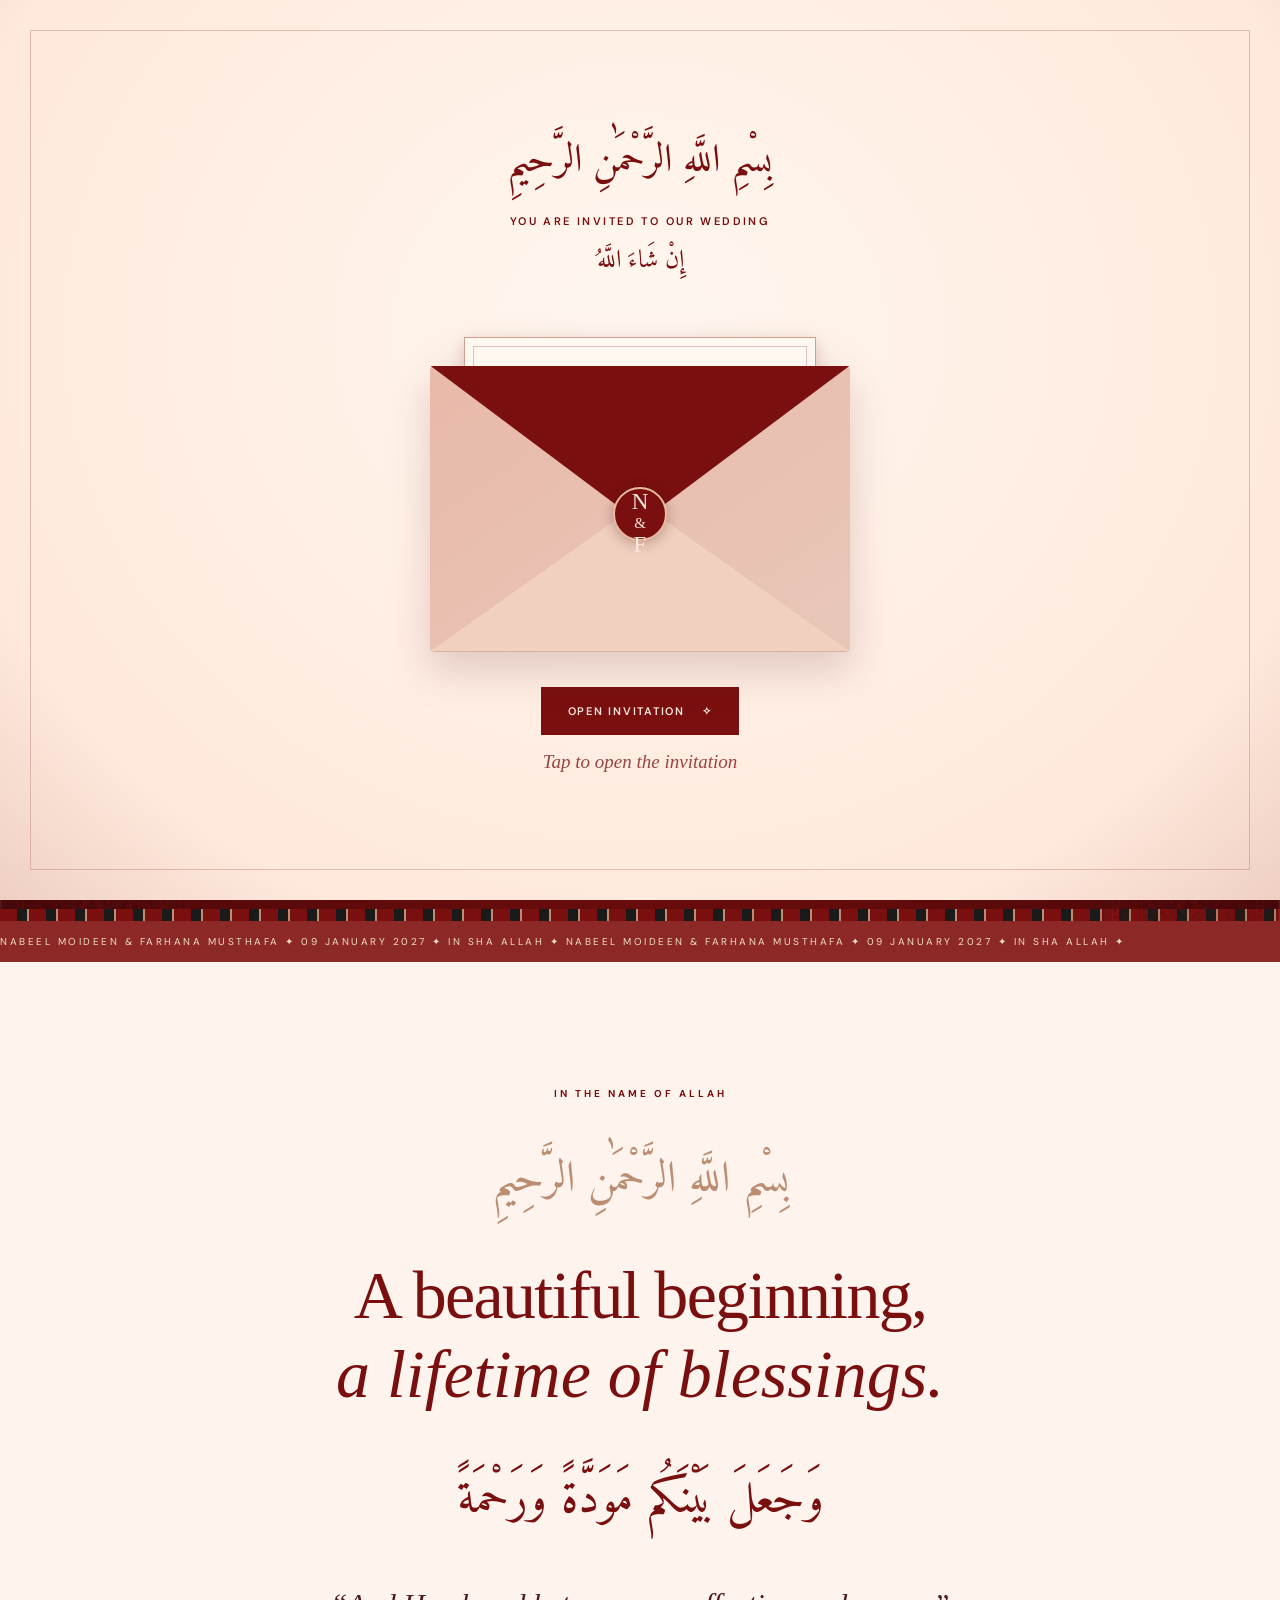
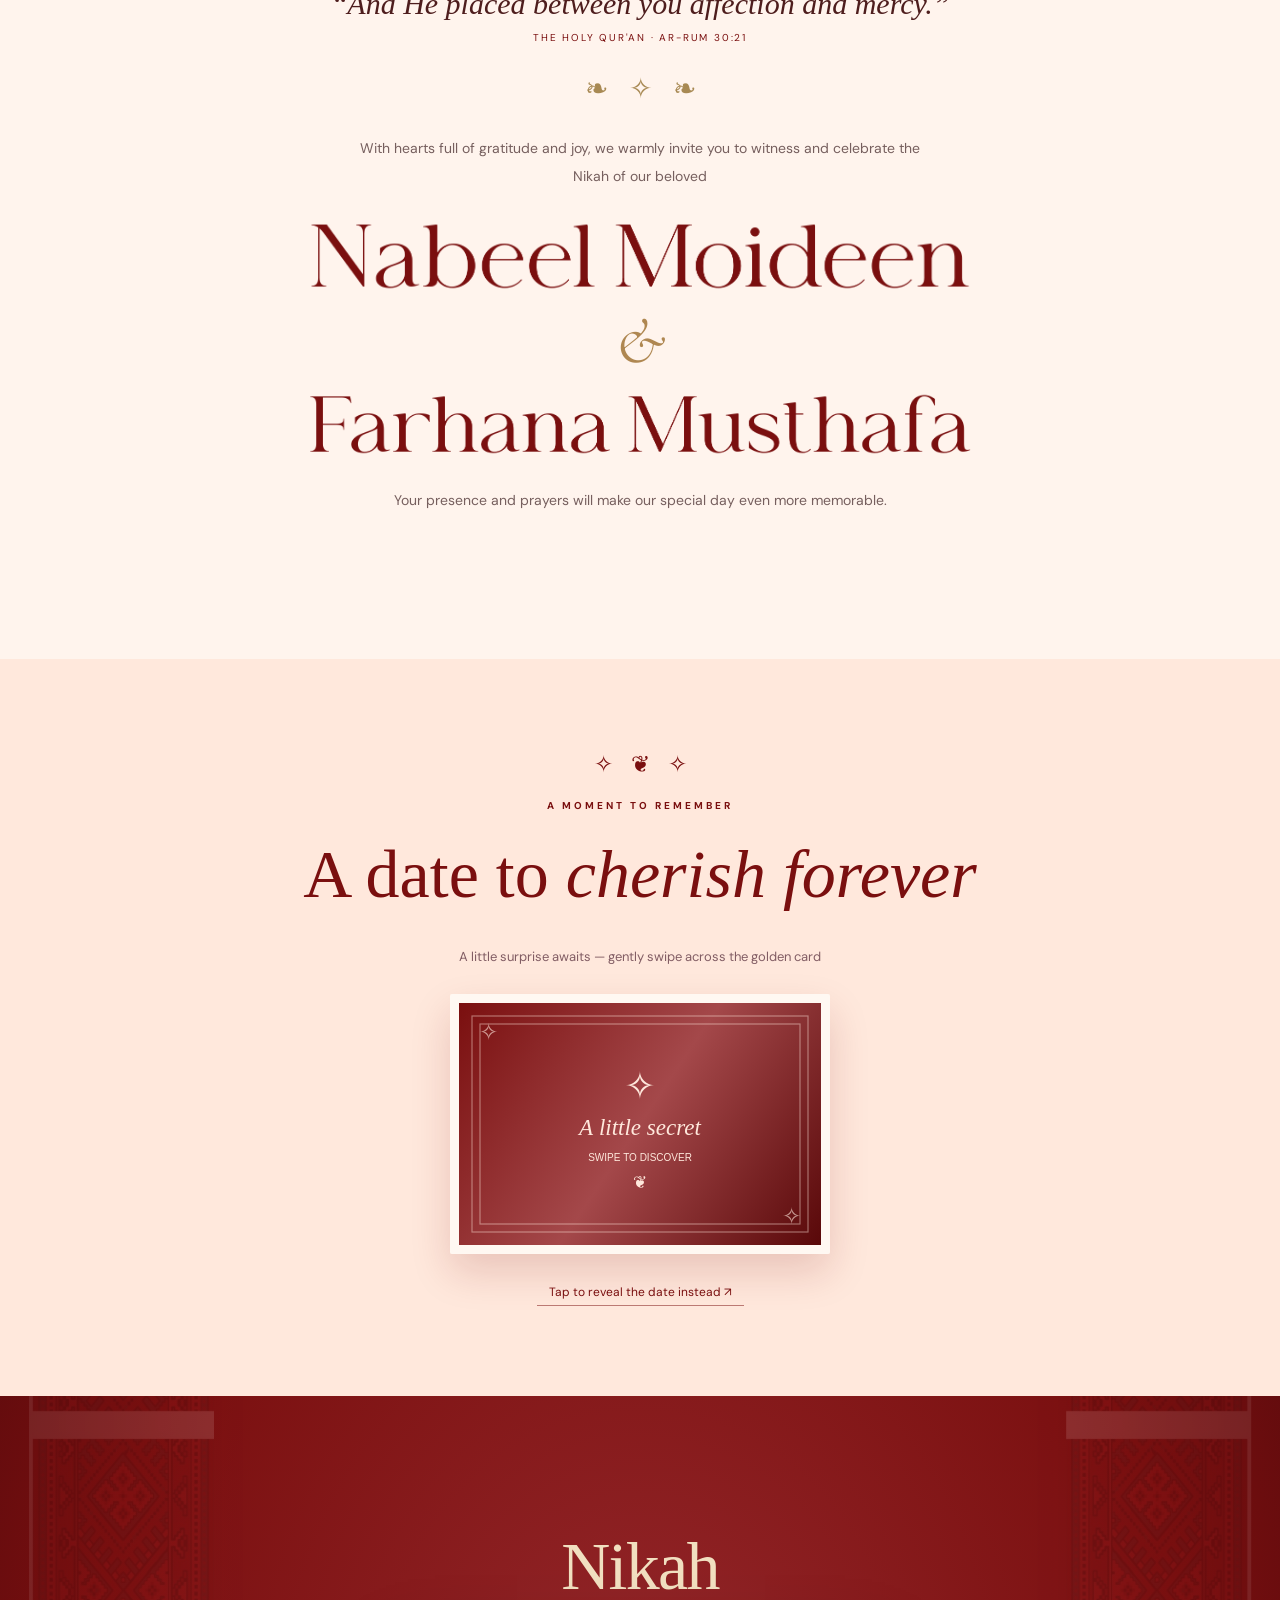
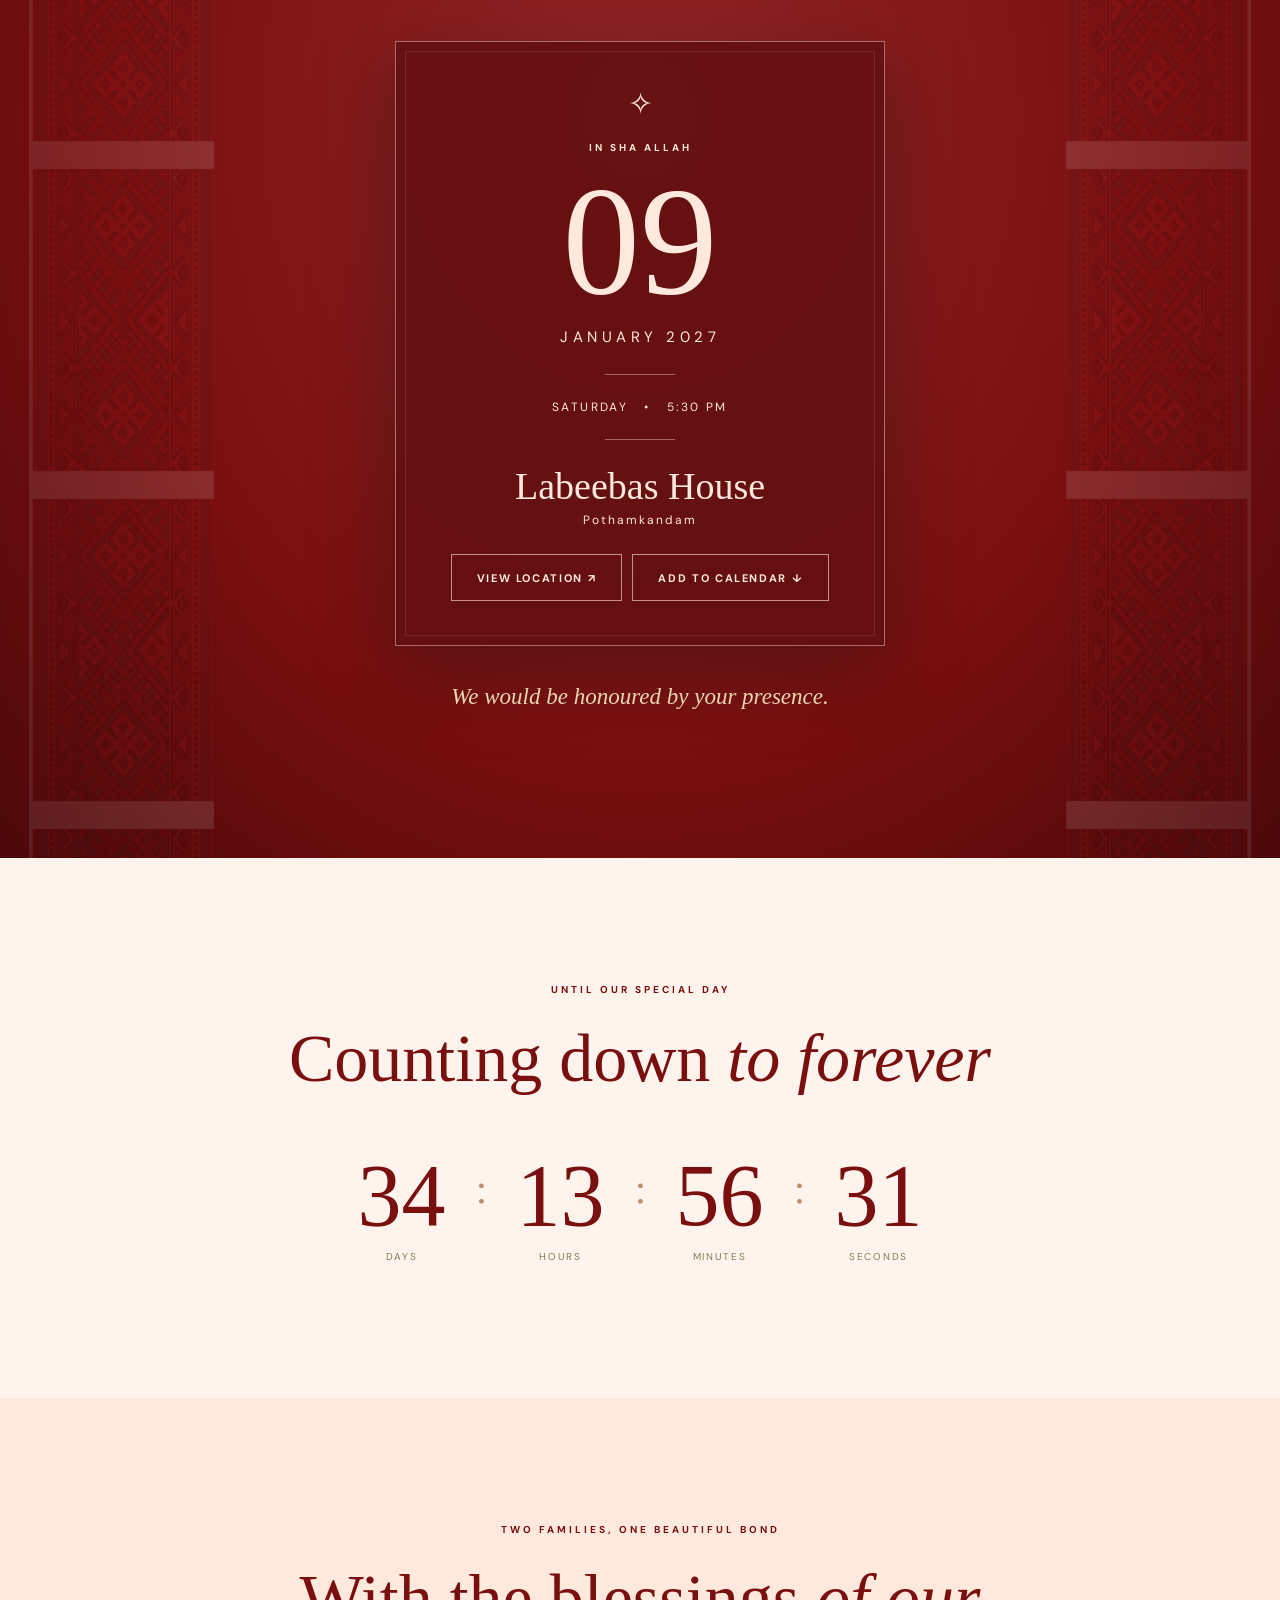
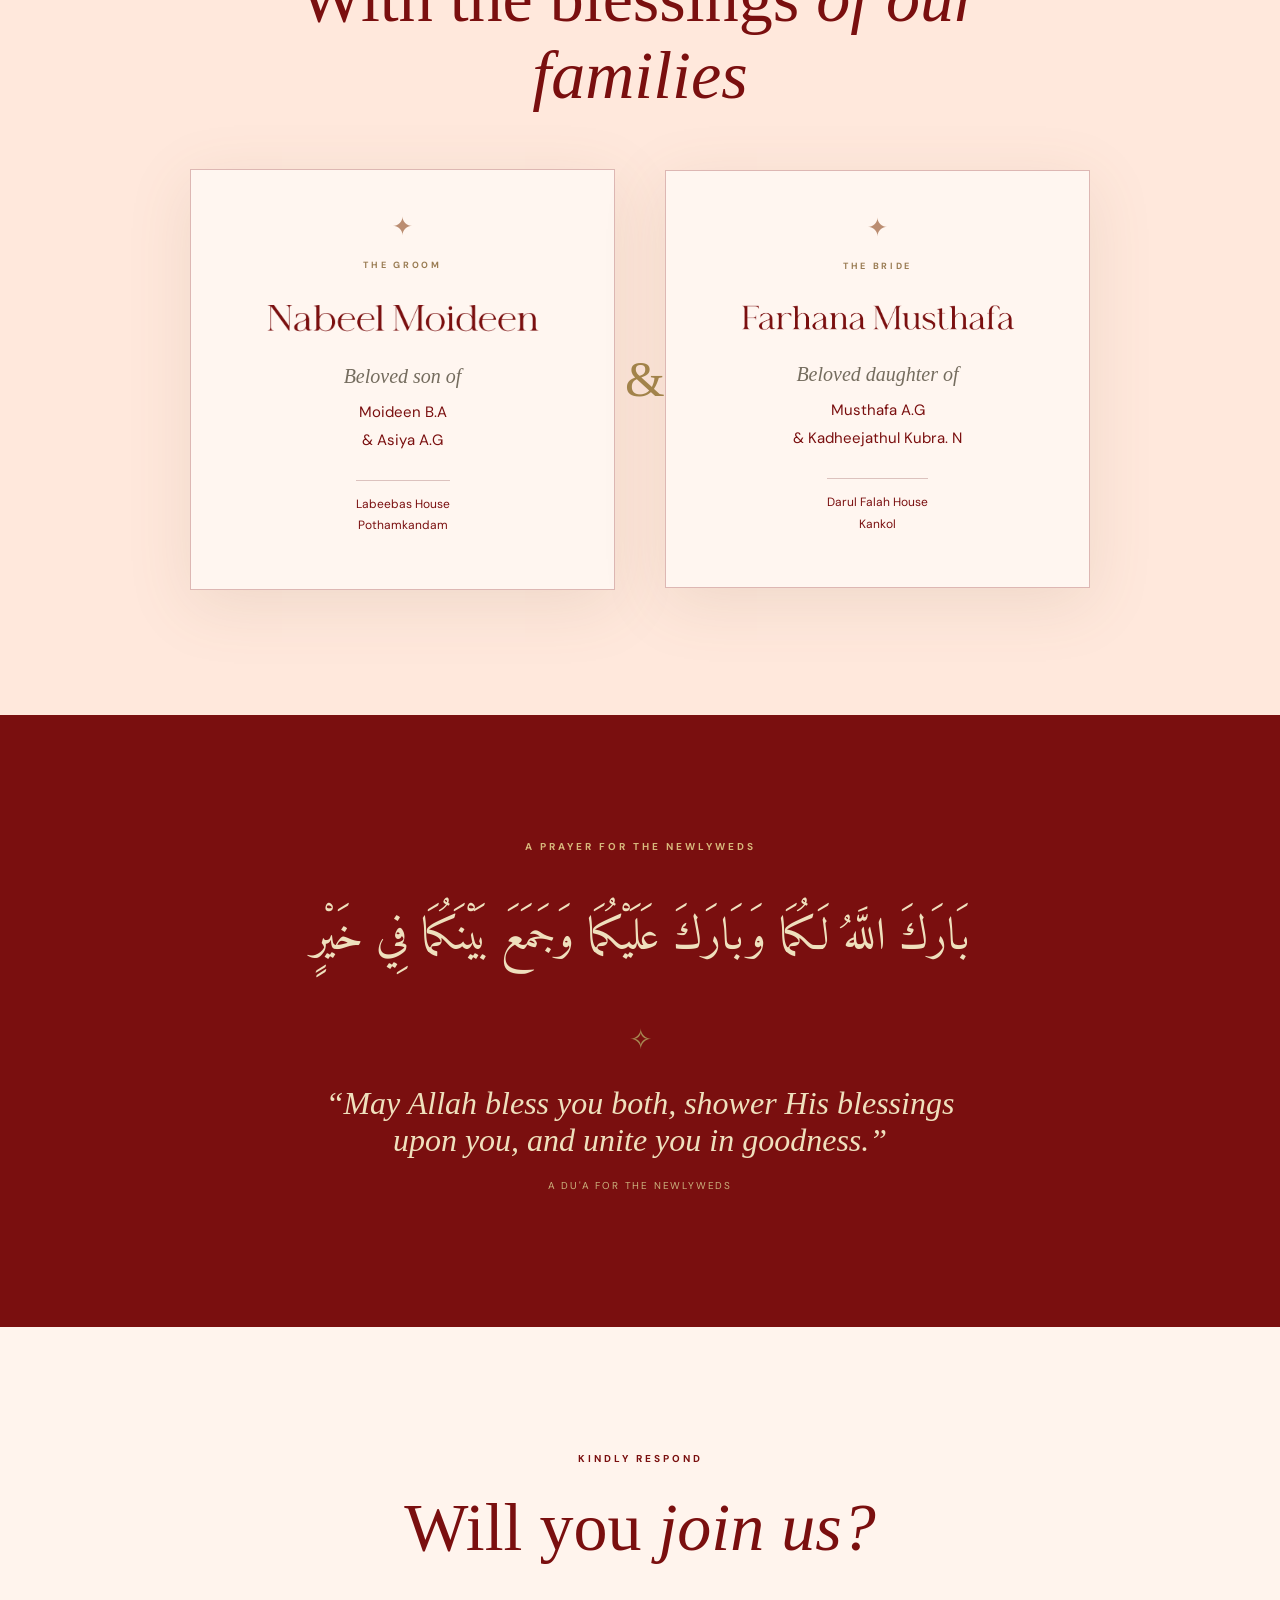
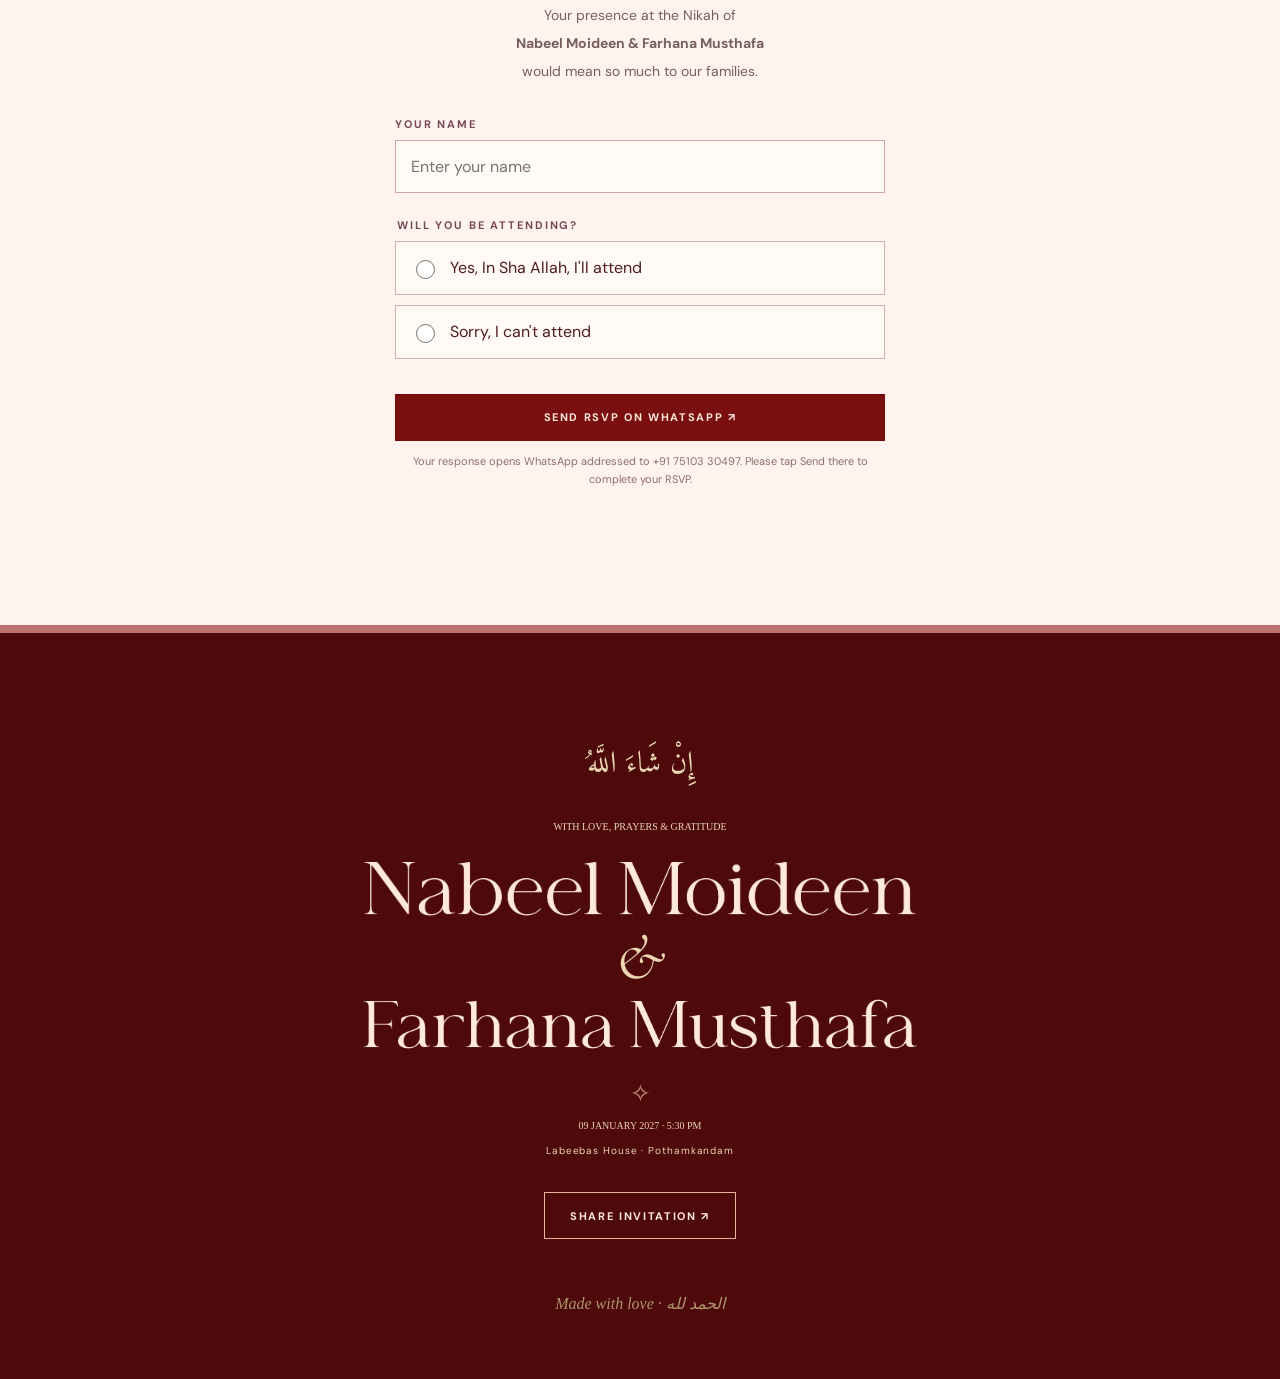
==== commit ecde12fc: "Add files via upload" ====
--- a/index.html
+++ b/index.html
@@ -20,18 +20,17 @@
   <div class="heritage-intro-frame" aria-hidden="true"></div>
   <div class="heritage-intro-content">
     <p class="heritage-arabic arabic" dir="rtl" lang="ar">بِسْمِ اللَّهِ الرَّحْمَٰنِ الرَّحِيمِ</p>
-    <p class="heritage-kicker">YOU ARE INVITED TO OUR NIKAH</p>
+    <p class="heritage-kicker">YOU ARE INVITED TO OUR WEDDING</p>
     <p class="heritage-inshallah arabic" dir="rtl" lang="ar">إِنْ شَاءَ اللَّهُ</p>
     <div class="heritage-envelope-scene" id="heritageEnvelope" aria-label="Animated invitation envelope">
       <div class="heritage-envelope-back"></div>
       <div class="heritage-invitation-card">
         <div class="heritage-card-border">
           <span class="heritage-card-ornament" aria-hidden="true">✧</span>
-          <span class="heritage-card-label">THE NIKAH OF</span>
+          <span class="heritage-card-label">THE WEDDING OF</span>
           <img src="assets/name-groom-burgundy.png" alt="Nabeel Moideen" />
           <span class="heritage-card-and">&amp;</span>
           <img src="assets/name-bride-burgundy.png" alt="Farhana Musthafa" />
-          <span class="heritage-card-date">09 JANUARY 2027 · 5:30 PM</span>
         </div>
       </div>
       <div class="heritage-envelope-pocket" aria-hidden="true"></div>
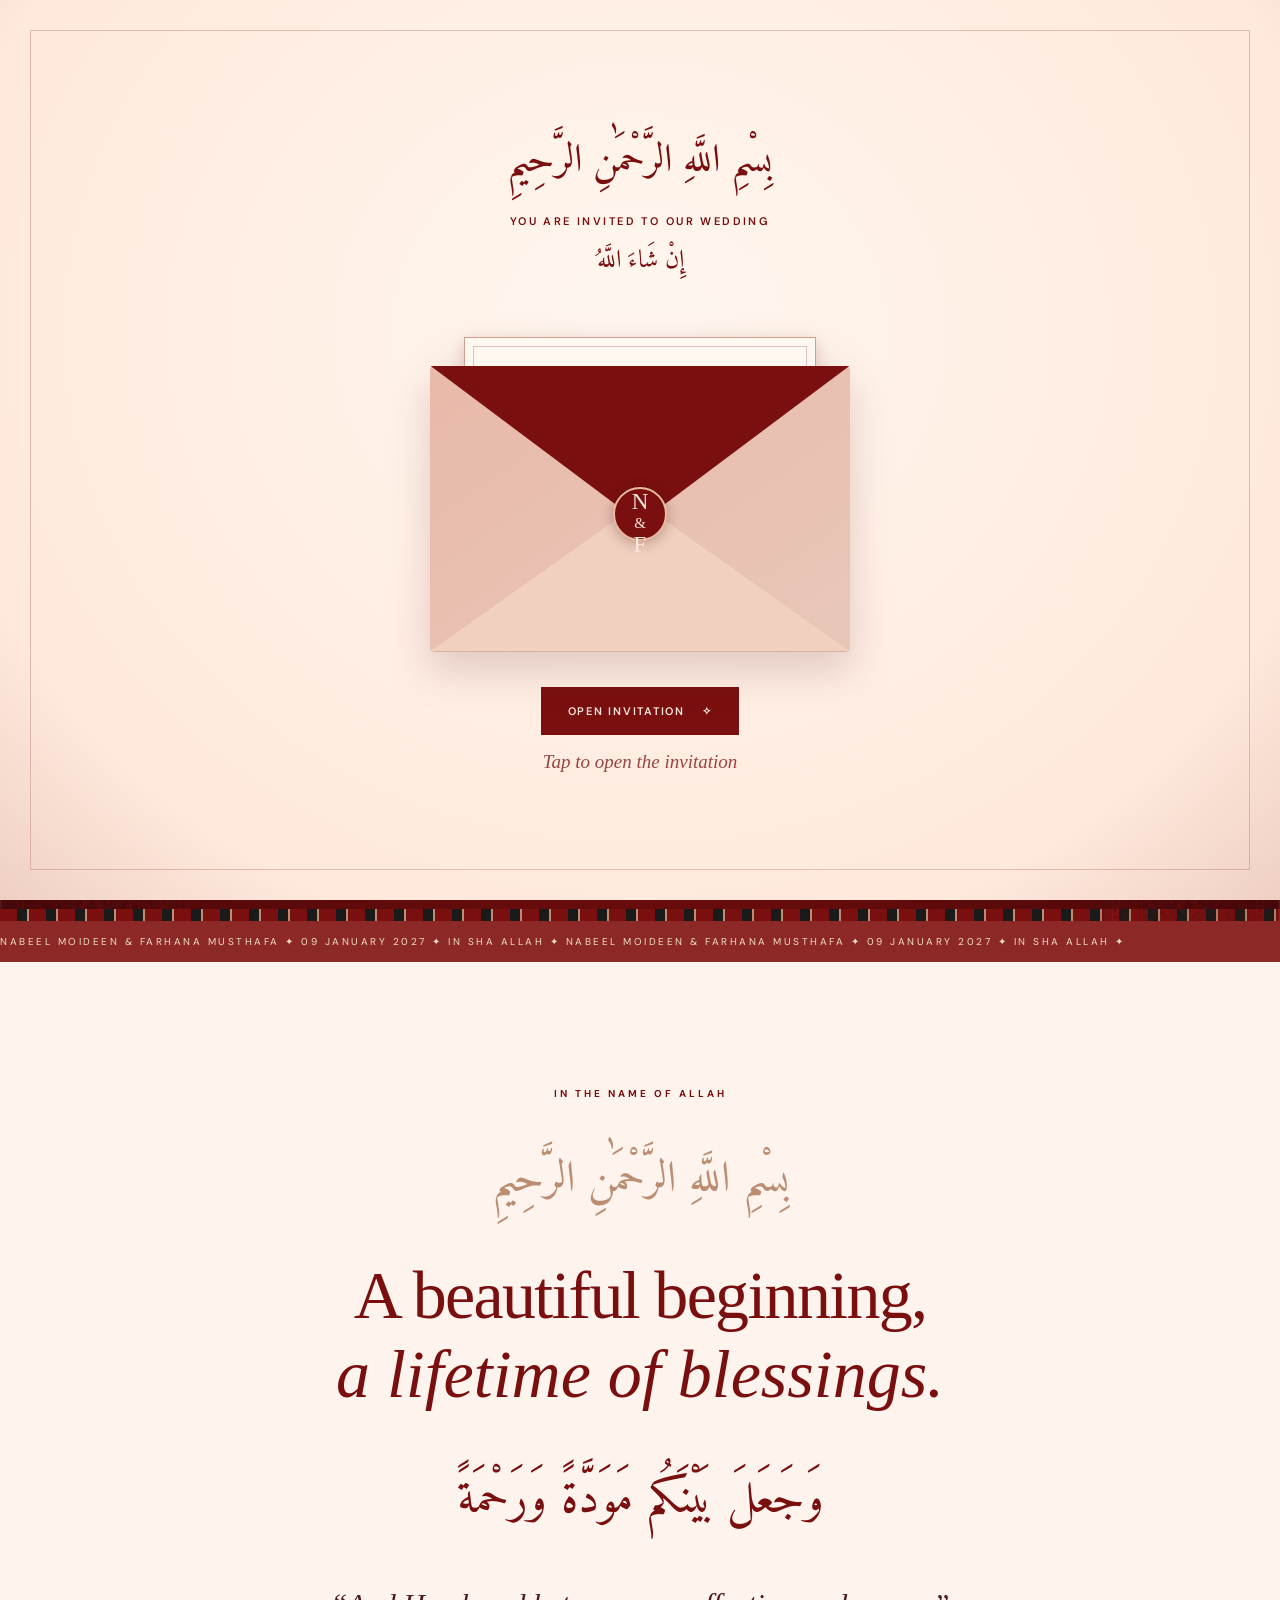
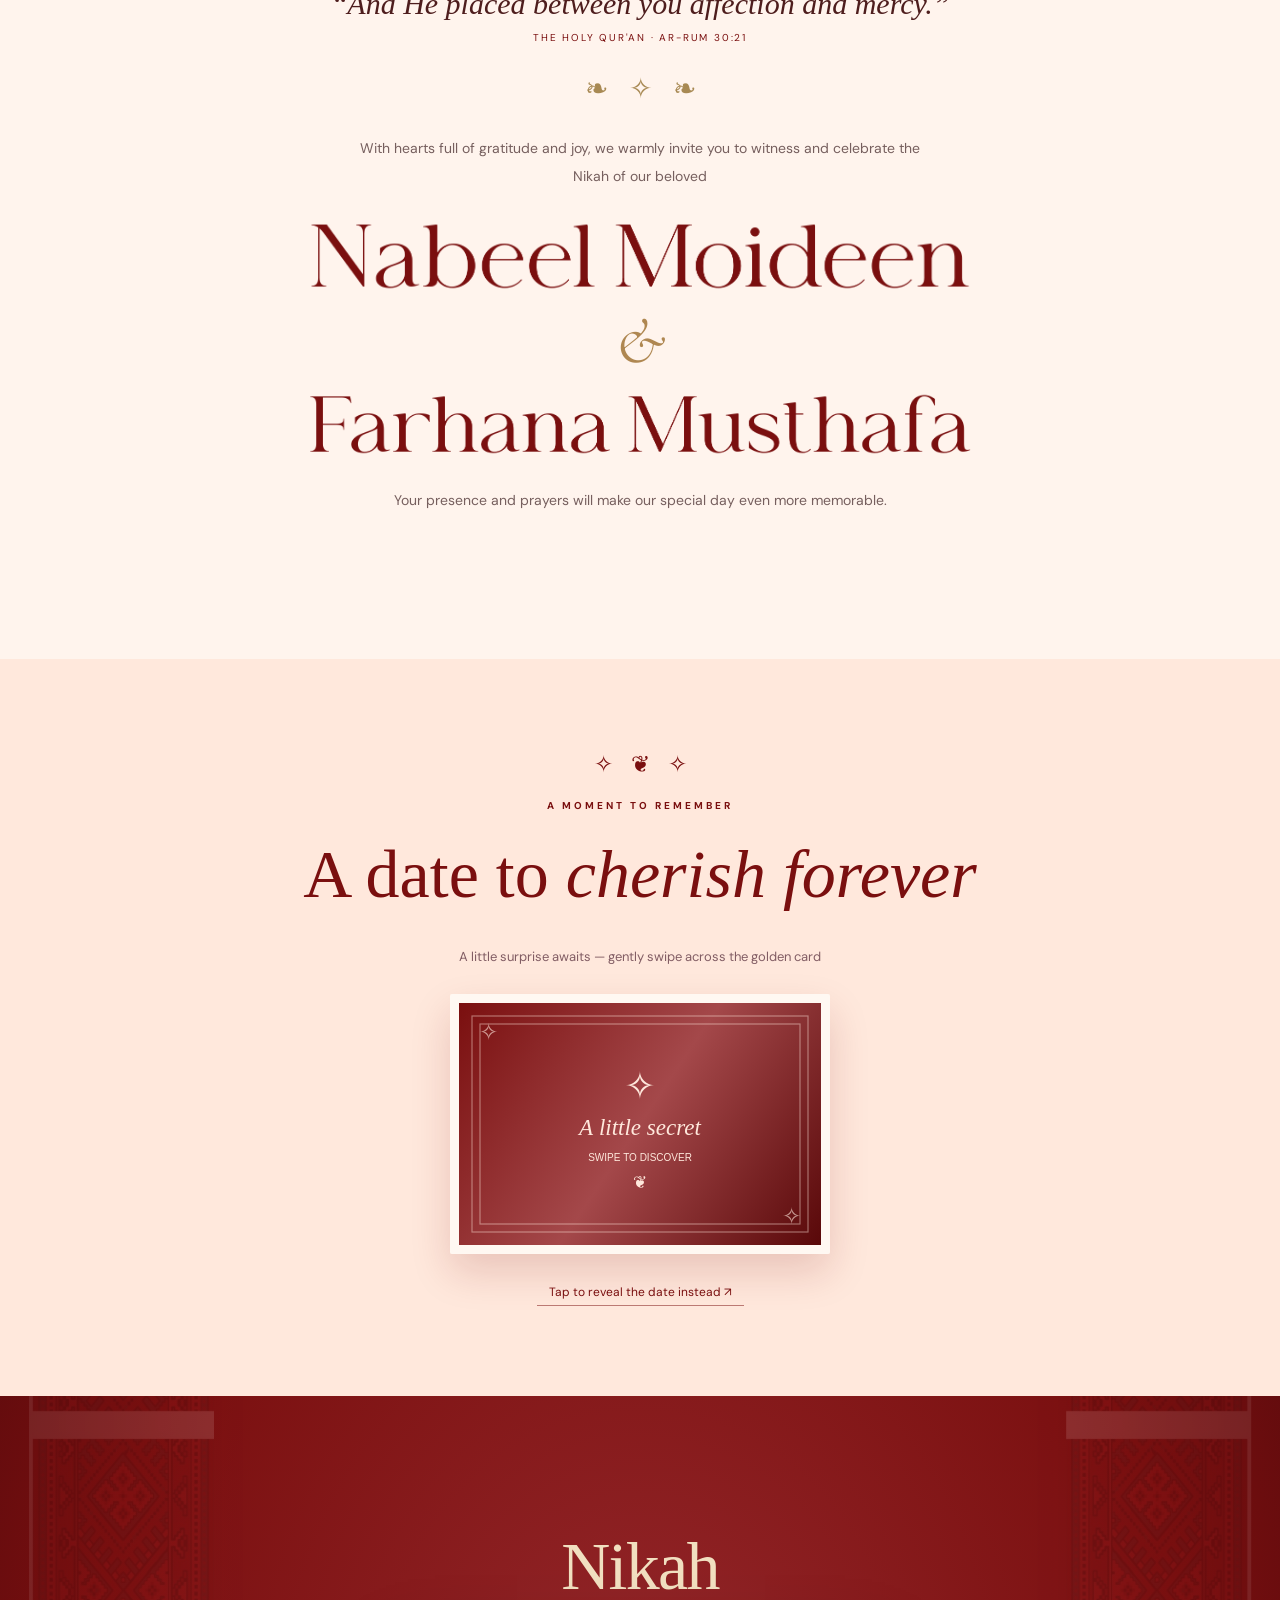
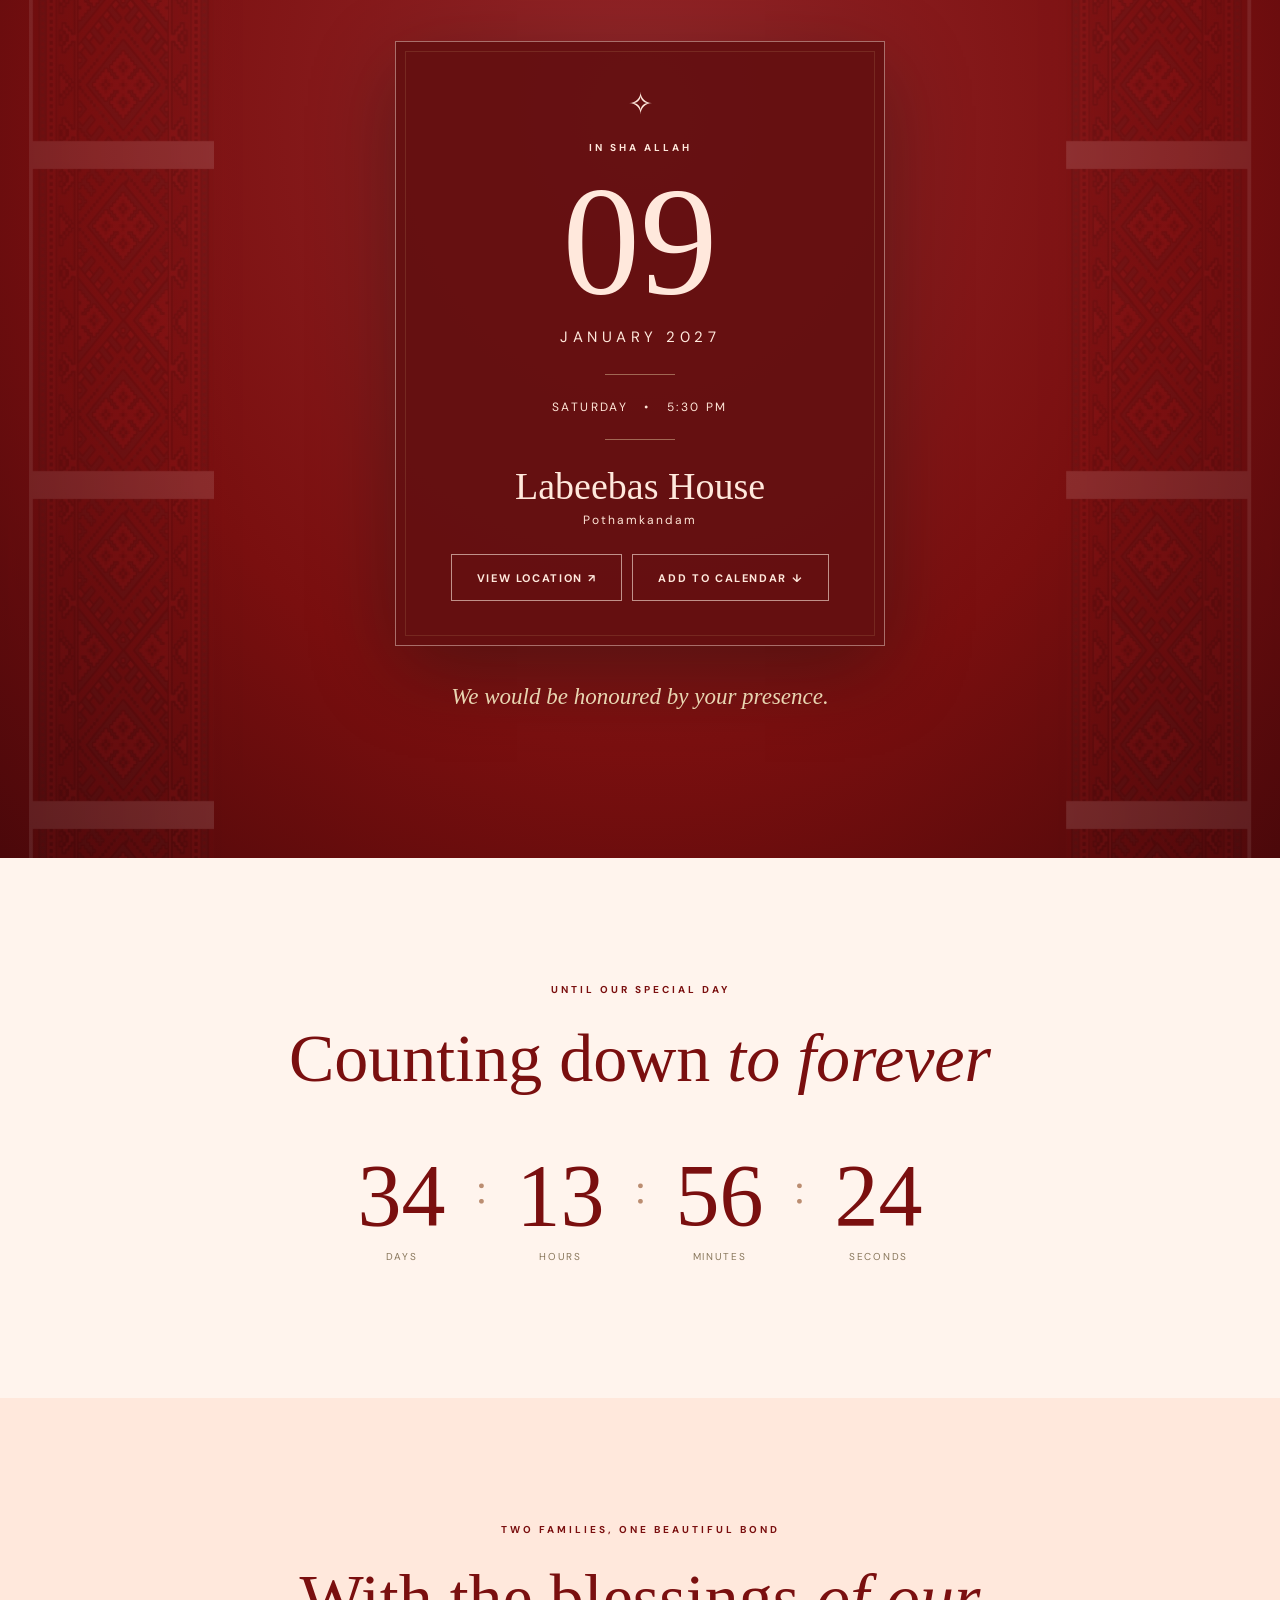
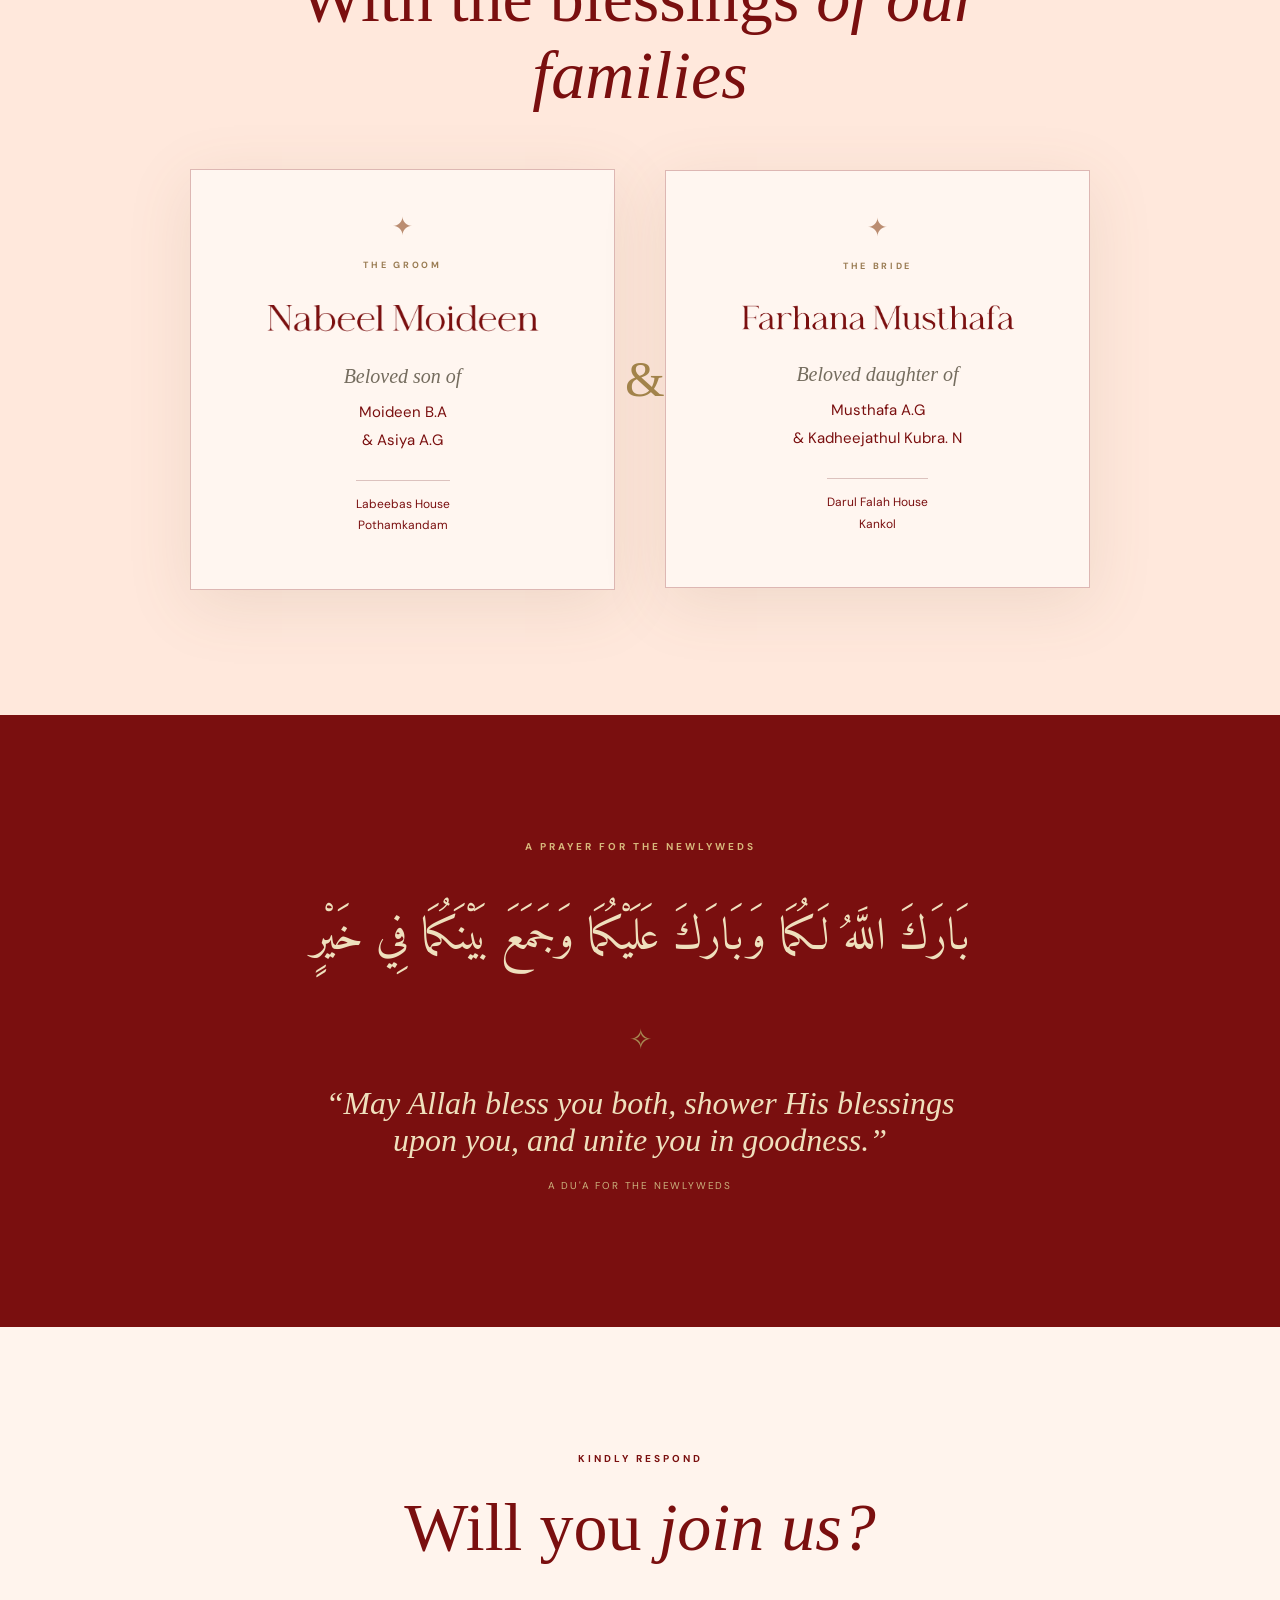
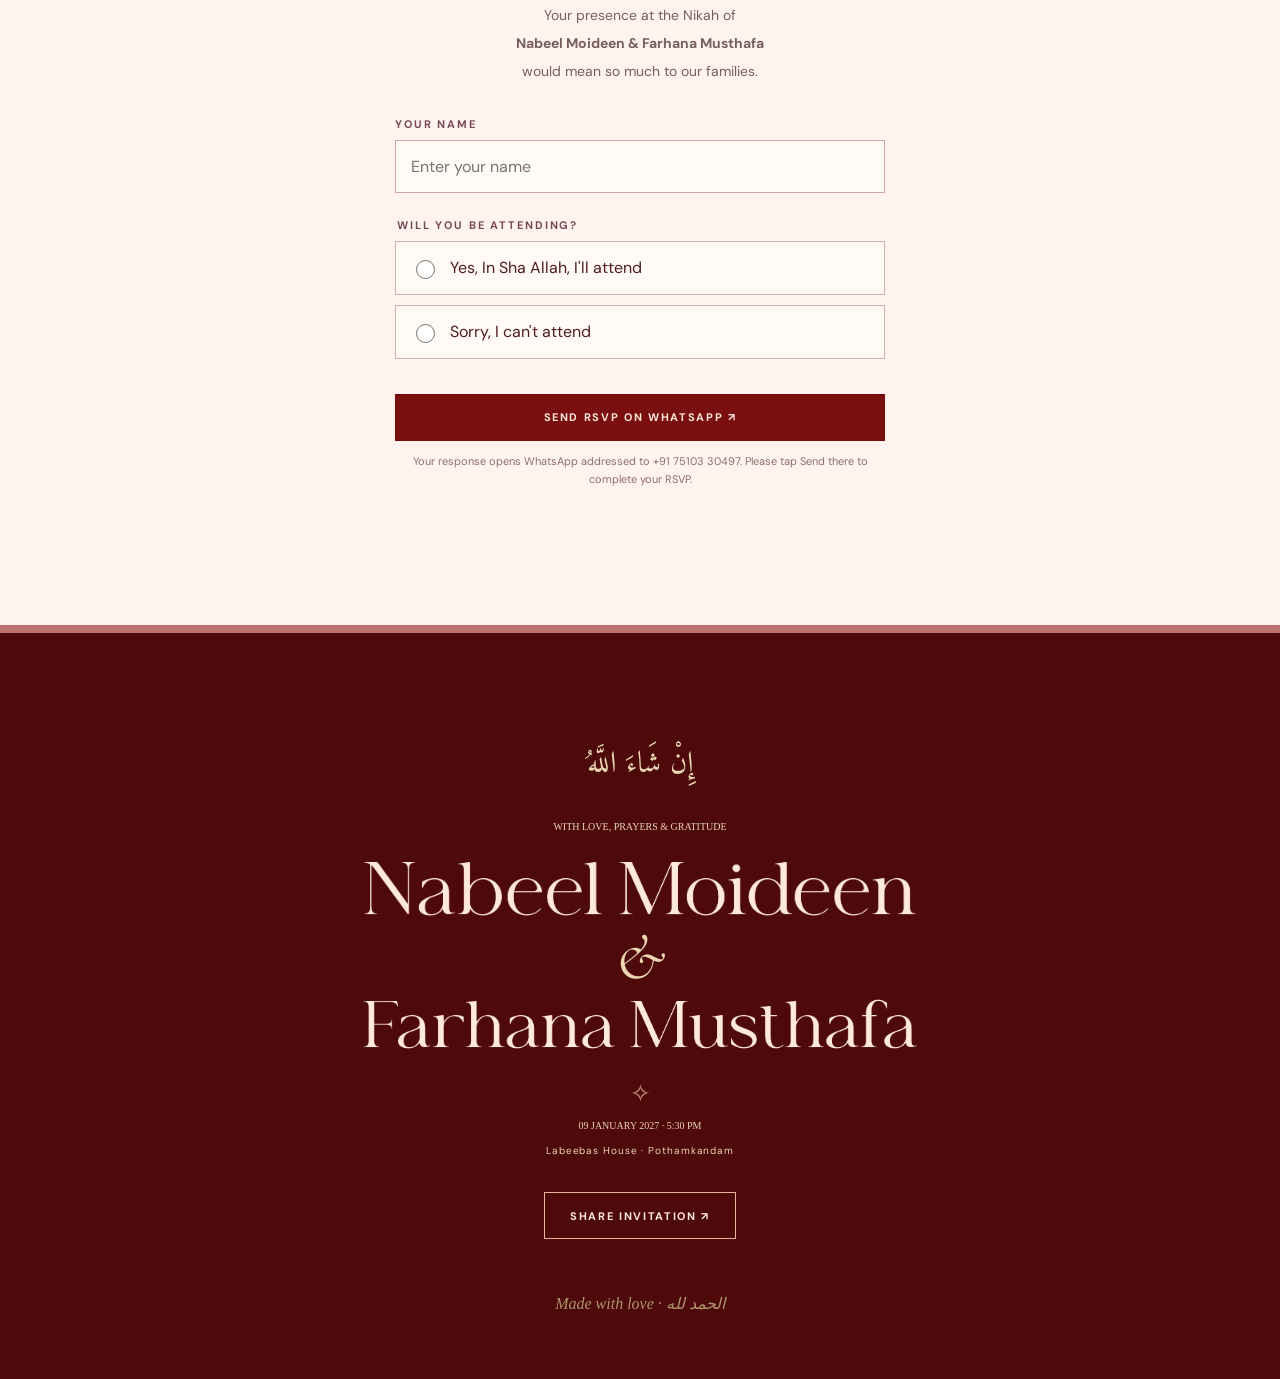
==== commit 30d55624: "Add files via upload" ====
--- a/index.html
+++ b/index.html
@@ -5,14 +5,22 @@
 <meta content="width=device-width, initial-scale=1, viewport-fit=cover" name="viewport"/>
 <meta content="#7a0f0f" name="theme-color"/>
 <meta content="With the blessings of Allah, celebrate the Nikah of Nabeel Moideen and Farhana Musthafa on 9 January 2027 at Labeebas House, Pothamkandam." name="description"/>
-<meta content="Nabeel Moideen &amp; Farhana Musthafa | Nikah Invitation" property="og:title"/>
-<meta content="Saturday, 9 January 2027 · 5:30 PM · Labeebas House, Pothamkandam" property="og:description"/>
-<meta content="website" property="og:type"/>
 <title>Nabeel Moideen &amp; Farhana Musthafa | Nikah Invitation</title>
 <link href="https://fonts.googleapis.com" rel="preconnect"/>
 <link crossorigin="" href="https://fonts.gstatic.com" rel="preconnect"/>
 <link href="https://fonts.googleapis.com/css2?family=Amiri:wght@400;700&amp;family=Bodoni+Moda:opsz,wght@6..96,400;6..96,500;6..96,600&amp;family=Cormorant+Garamond:wght@400;500;600;700&amp;family=DM+Sans:wght@400;500;600;700&amp;display=swap" rel="stylesheet"/>
 <link href="styles.css?v=7.0" rel="stylesheet"/>
+<meta property="og:type" content="website"/>
+<meta property="og:title" content="Nabeel Moideen &amp; Farhana Musthafa Wedding Invitation"/>
+<meta property="og:description" content="With the blessings of Allah, join us on 09 January 2027 at 5:30 PM · Labeebas House, Pothamkandam."/>
+<meta property="og:url" content="https://nabeelworkmail17-boop.github.io/nabeel-farhana-wedding/"/>
+<meta property="og:image" content="https://nabeelworkmail17-boop.github.io/nabeel-farhana-wedding/assets/wedding-cover.jpg"/>
+<meta property="og:image:width" content="1200"/>
+<meta property="og:image:height" content="630"/>
+<meta property="og:image:alt" content="Nabeel Moideen and Farhana Musthafa wedding invitation cover"/>
+<meta name="twitter:card" content="summary_large_image"/>
+<meta name="twitter:title" content="Nabeel Moideen &amp; Farhana Musthafa Wedding Invitation"/>
+<meta name="twitter:image" content="https://nabeelworkmail17-boop.github.io/nabeel-farhana-wedding/assets/wedding-cover.jpg"/>
 </head>
 <body class="locked">
 <div aria-hidden="true" class="grain"></div>
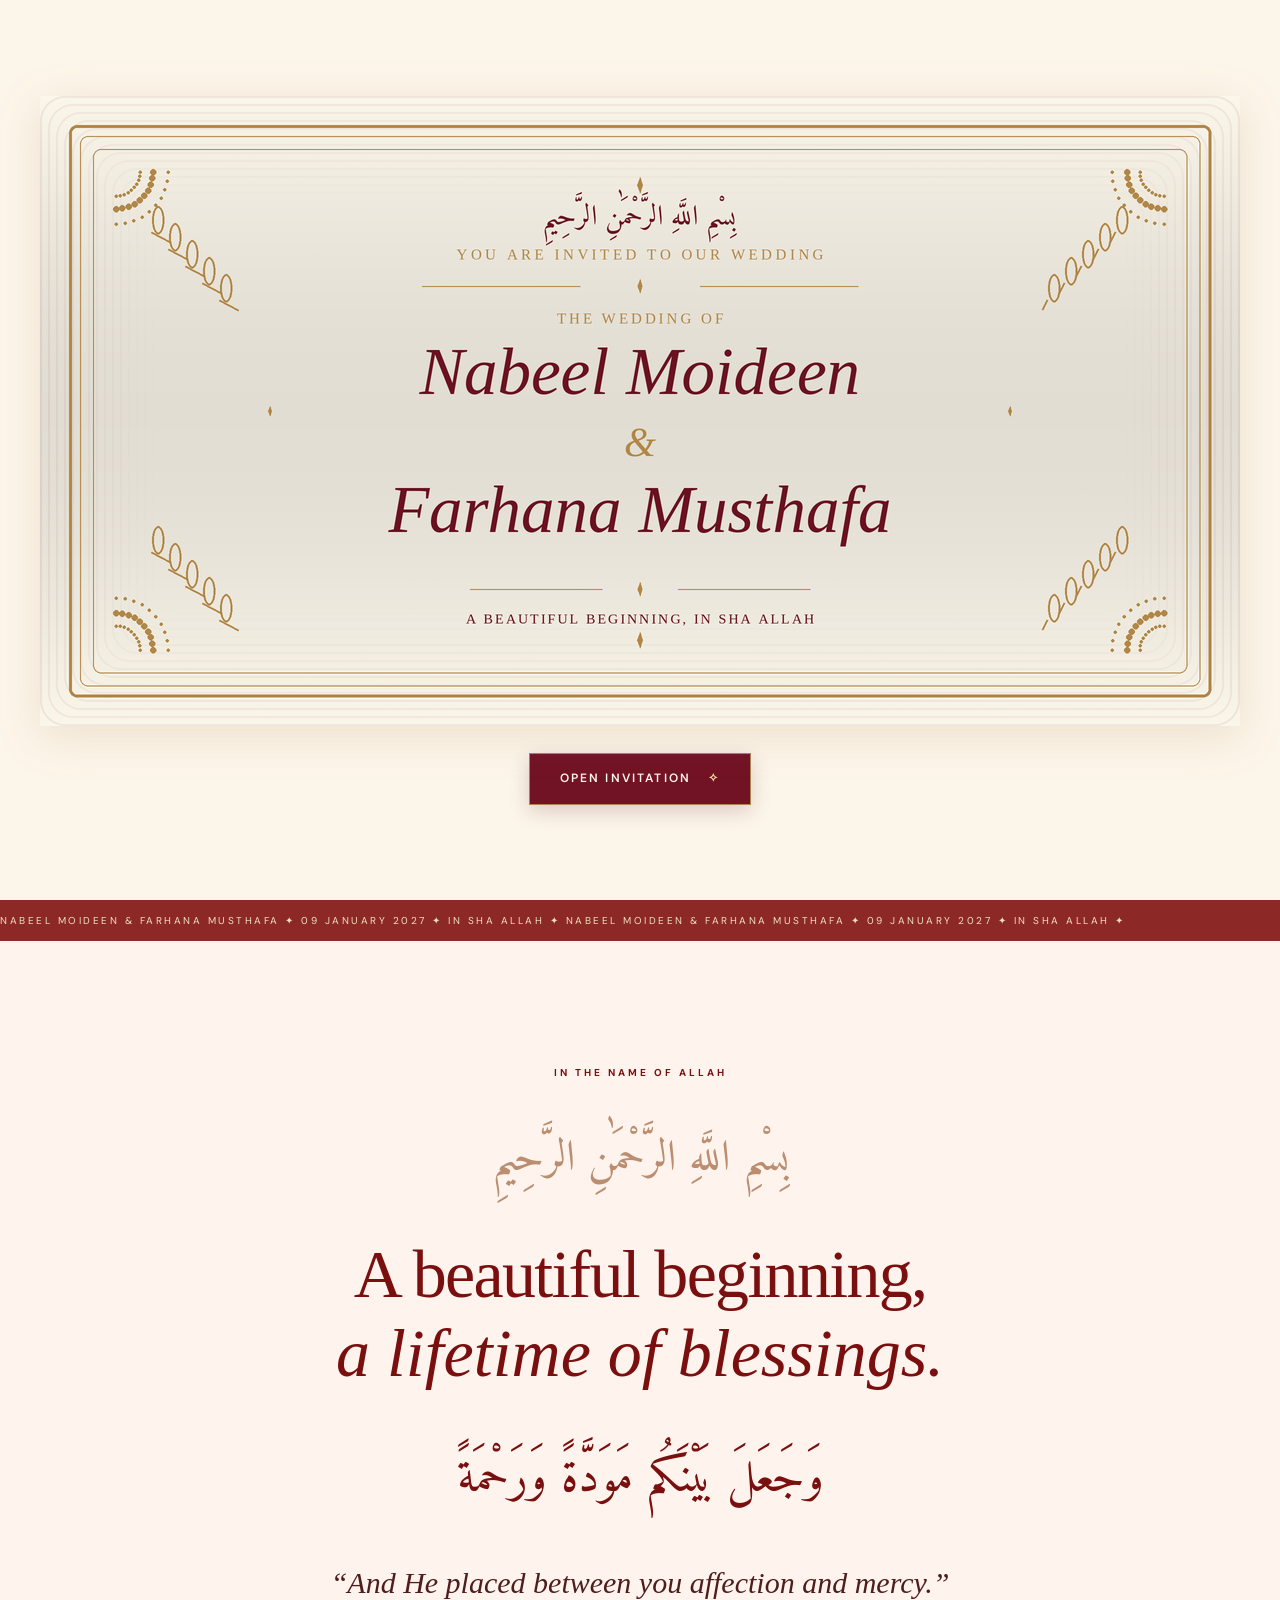
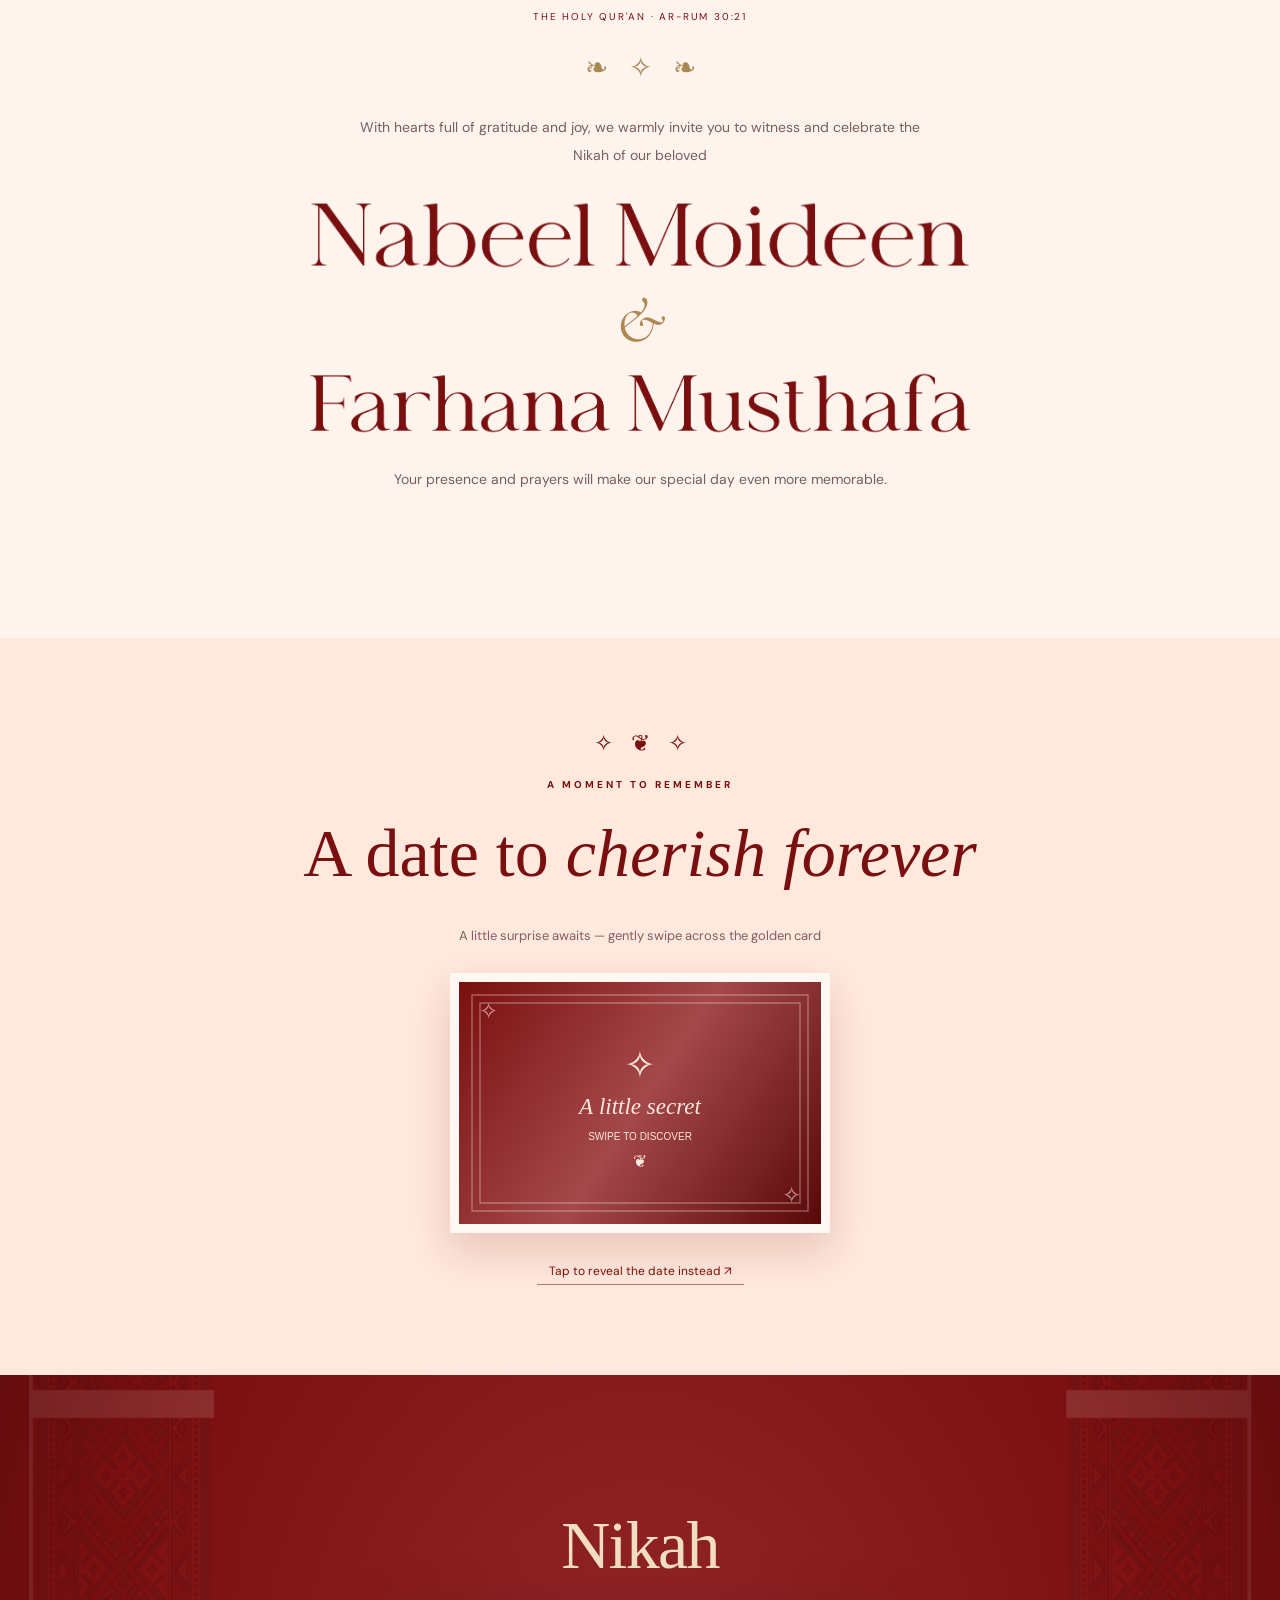
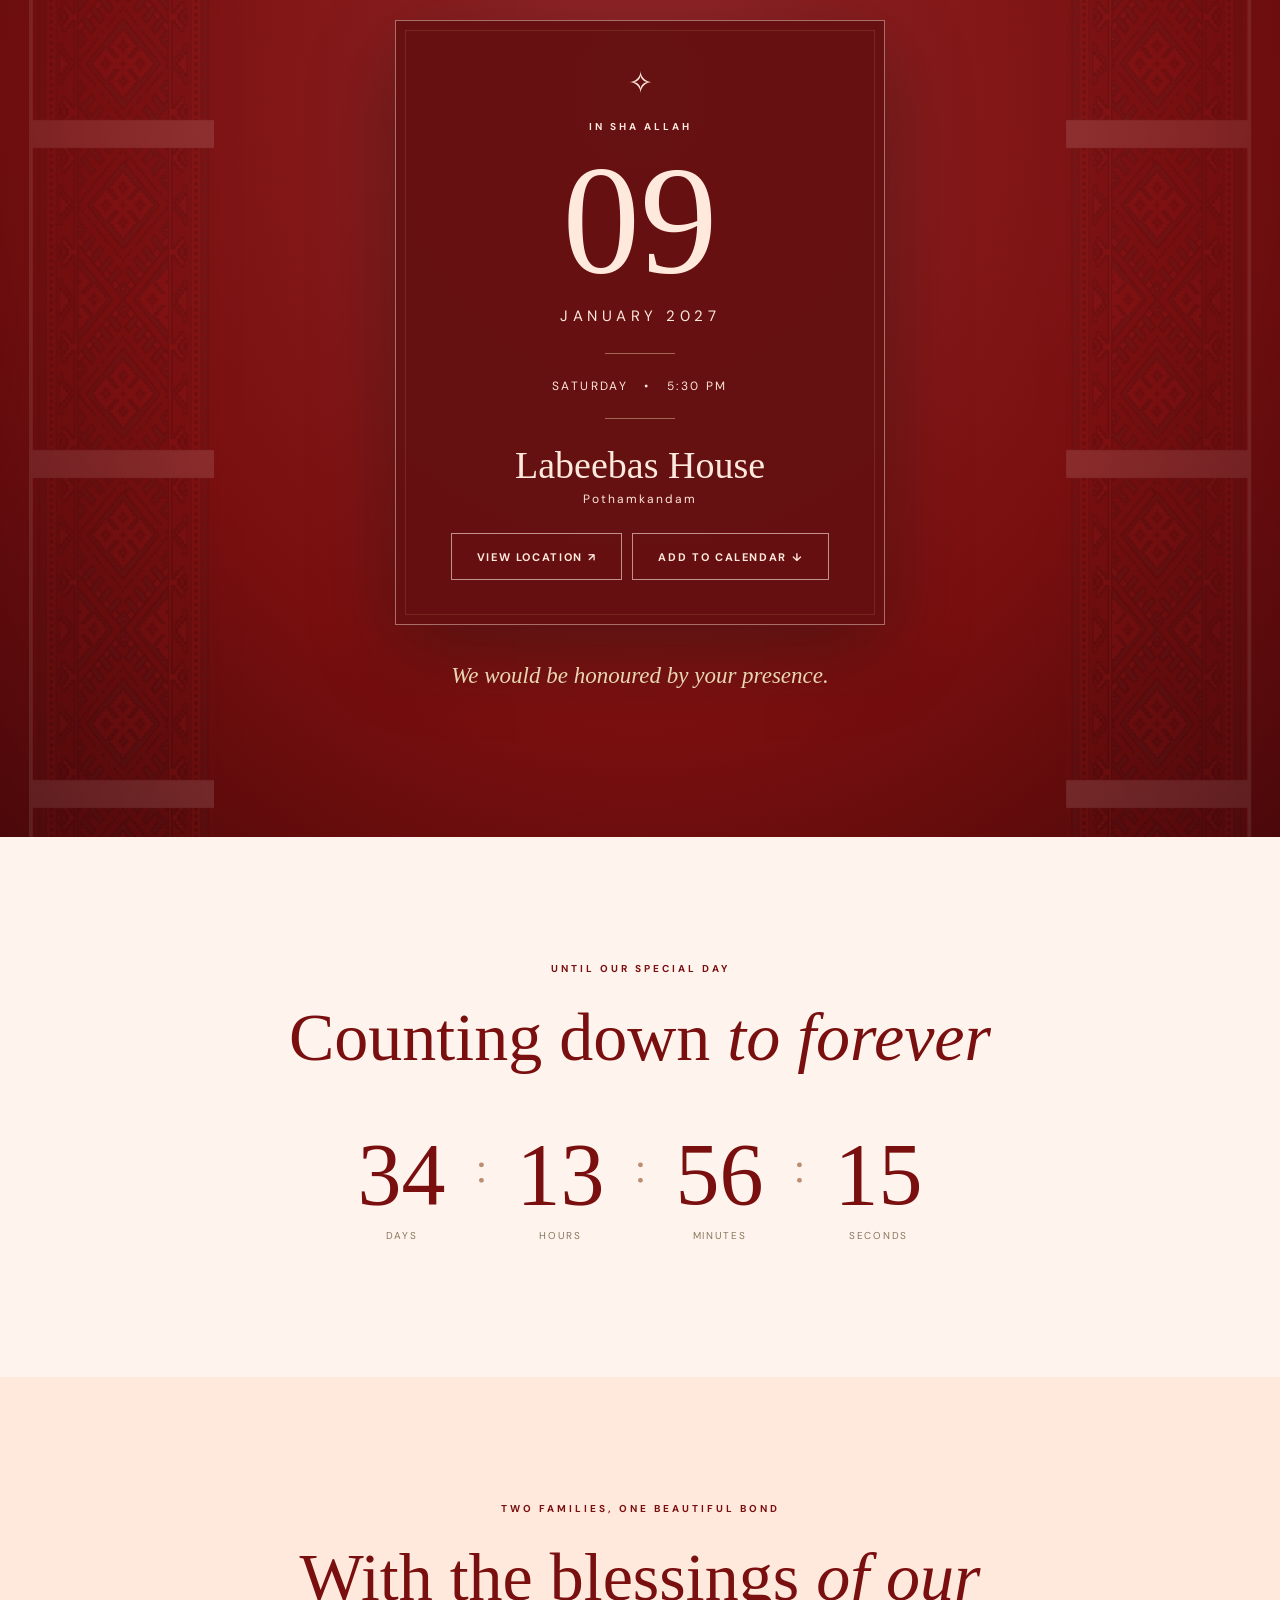
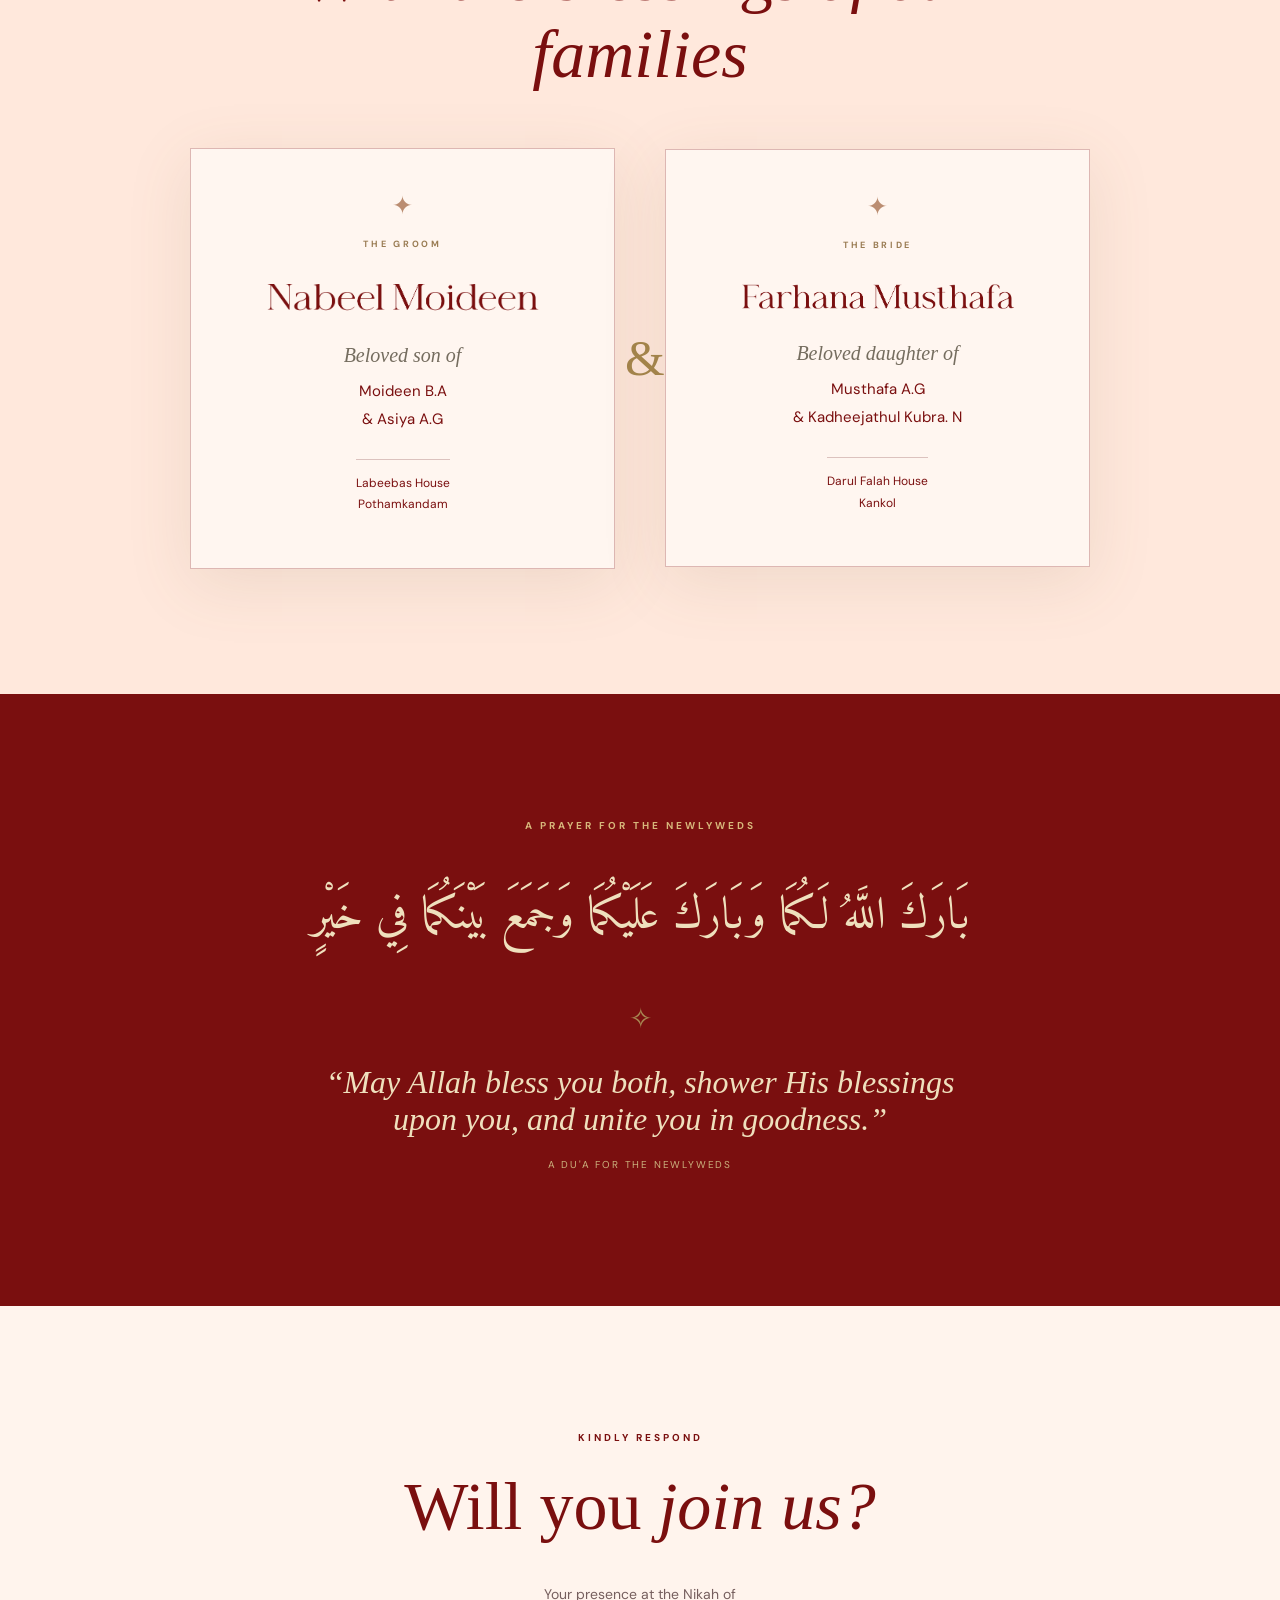
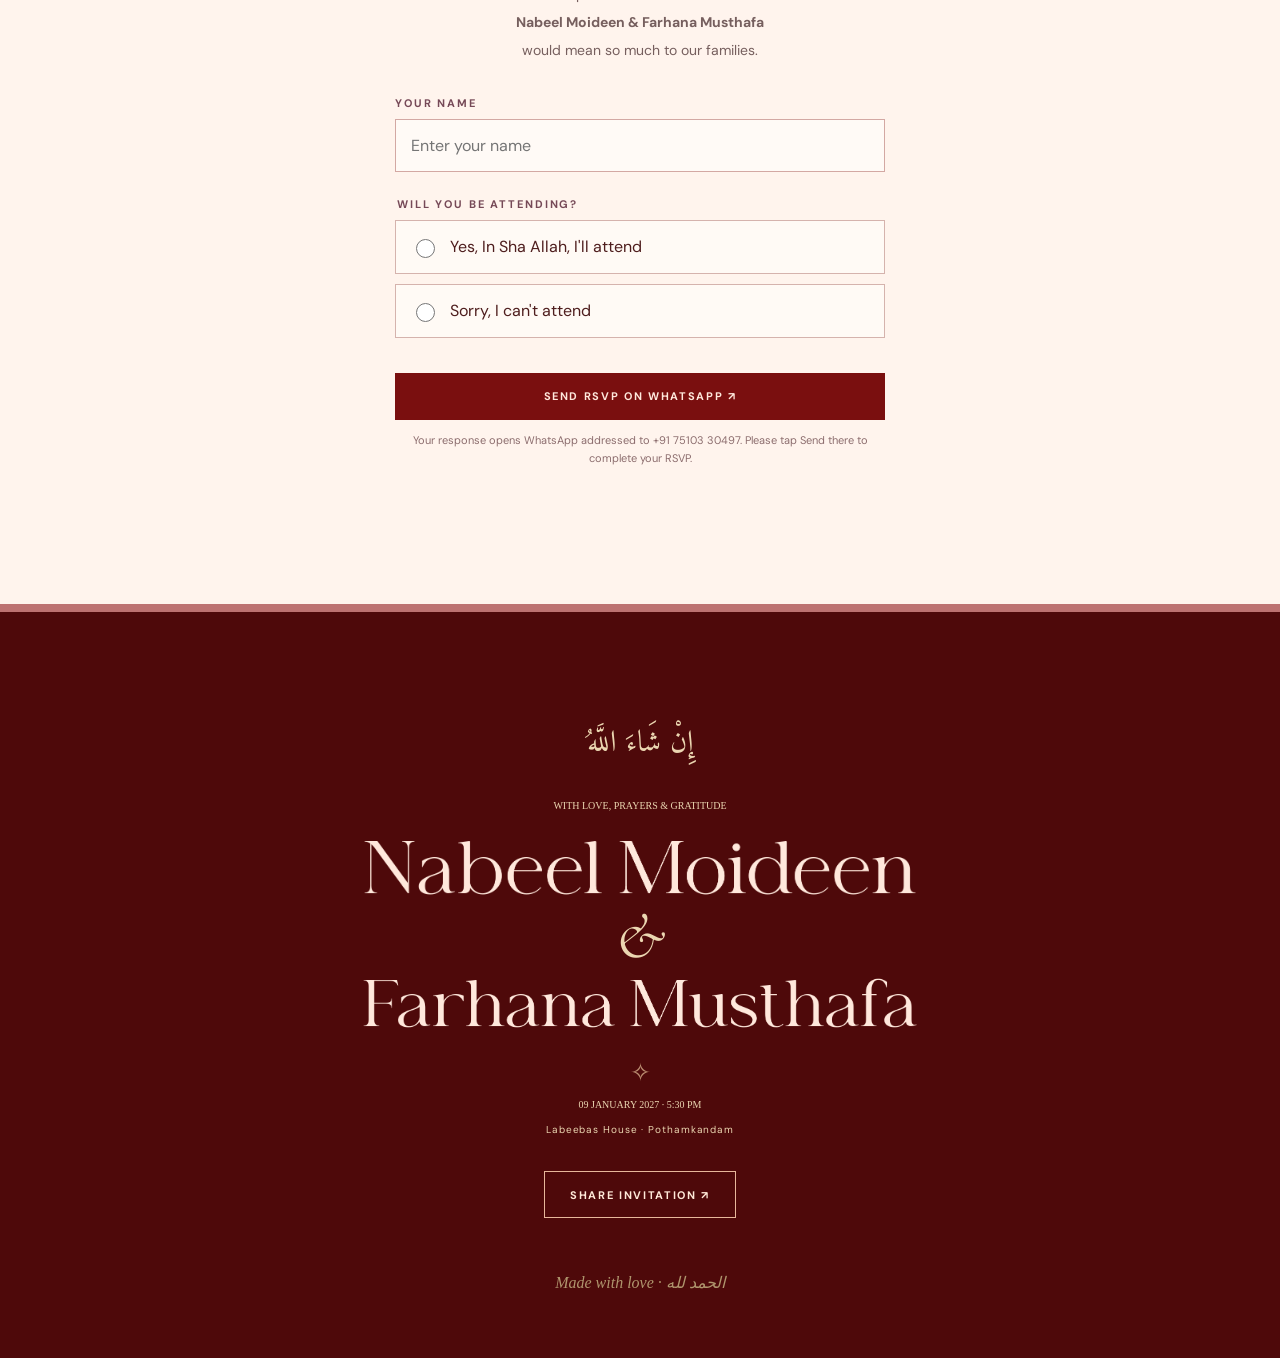
==== commit 12dbff56: "Add files via upload" ====
--- a/index.html
+++ b/index.html
@@ -1,30 +1,25 @@
-html
 <html lang="en">
 <head>
 <meta charset="utf-8"/>
 <meta content="width=device-width, initial-scale=1, viewport-fit=cover" name="viewport"/>
 <meta content="#7a0f0f" name="theme-color"/>
 <meta content="With the blessings of Allah, celebrate the Nikah of Nabeel Moideen and Farhana Musthafa on 9 January 2027 at Labeebas House, Pothamkandam." name="description"/>
+<meta content="Nabeel Moideen &amp; Farhana Musthafa | Nikah Invitation" property="og:title"/>
+<meta content="Saturday, 9 January 2027 · 5:30 PM · Labeebas House, Pothamkandam" property="og:description"/>
+<meta content="website" property="og:type"/>
 <title>Nabeel Moideen &amp; Farhana Musthafa | Nikah Invitation</title>
 <link href="https://fonts.googleapis.com" rel="preconnect"/>
 <link crossorigin="" href="https://fonts.gstatic.com" rel="preconnect"/>
 <link href="https://fonts.googleapis.com/css2?family=Amiri:wght@400;700&amp;family=Bodoni+Moda:opsz,wght@6..96,400;6..96,500;6..96,600&amp;family=Cormorant+Garamond:wght@400;500;600;700&amp;family=DM+Sans:wght@400;500;600;700&amp;display=swap" rel="stylesheet"/>
-<link href="styles.css?v=7.0" rel="stylesheet"/>
-<meta property="og:type" content="website"/>
-<meta property="og:title" content="Nabeel Moideen &amp; Farhana Musthafa Wedding Invitation"/>
-<meta property="og:description" content="With the blessings of Allah, join us on 09 January 2027 at 5:30 PM · Labeebas House, Pothamkandam."/>
-<meta property="og:url" content="https://nabeelworkmail17-boop.github.io/nabeel-farhana-wedding/"/>
-<meta property="og:image" content="https://nabeelworkmail17-boop.github.io/nabeel-farhana-wedding/assets/wedding-cover.jpg"/>
-<meta property="og:image:width" content="1200"/>
-<meta property="og:image:height" content="630"/>
-<meta property="og:image:alt" content="Nabeel Moideen and Farhana Musthafa wedding invitation cover"/>
-<meta name="twitter:card" content="summary_large_image"/>
-<meta name="twitter:title" content="Nabeel Moideen &amp; Farhana Musthafa Wedding Invitation"/>
-<meta name="twitter:image" content="https://nabeelworkmail17-boop.github.io/nabeel-farhana-wedding/assets/wedding-cover.jpg"/>
+<link href="styles.css?v=9.0" rel="stylesheet"/>
 </head>
 <body class="locked">
 <div aria-hidden="true" class="grain"></div>
 <div aria-label="Invitation opening" aria-modal="true" class="intro intro--heritage" id="intro" role="dialog">
+  <div class="wedding-cover" id="weddingCover">
+    <img class="wedding-cover__image" src="assets/cover-page.png" alt="Wedding invitation cover for Nabeel Moideen and Farhana Musthafa" fetchpriority="high" />
+    <button id="openInvitation" class="wedding-cover__button" type="button">OPEN INVITATION <span aria-hidden="true">✧</span></button>
+  </div>
   <div class="heritage-intro-frame" aria-hidden="true"></div>
   <div class="heritage-intro-content">
     <p class="heritage-arabic arabic" dir="rtl" lang="ar">بِسْمِ اللَّهِ الرَّحْمَٰنِ الرَّحِيمِ</p>
@@ -45,7 +40,6 @@
       <div class="heritage-envelope-flap" aria-hidden="true"></div>
       <div class="heritage-envelope-seal" aria-hidden="true">N<span>&amp;</span>F</div>
     </div>
-    <button id="openInvitation" class="heritage-open" type="button">OPEN INVITATION <span aria-hidden="true">✧</span></button>
     <p class="heritage-instruction" id="heritageInstruction">Tap to open the invitation</p>
   </div>
 </div>
@@ -152,6 +146,6 @@
 </main>
 <div aria-hidden="true" class="music-player" id="musicPlayer"></div>
 <div aria-live="polite" class="toast" id="toast" role="status"></div>
-<script defer="" src="script.js?v=7.0"></script>
+<script defer="" src="script.js?v=9.0"></script>
 </body>
 </html>
--- a/styles.css
+++ b/styles.css
@@ -363,3 +363,30 @@
  .heritage-invitation-card,.heritage-envelope-flap{transition-duration:.01ms}
  .heritage-transition .heritage-intro-content{transition-duration:.01ms}
 }
+
+/* V9 — Supplied cover page, accessible button, and envelope transition */
+.intro--heritage .wedding-cover{
+ position:absolute;inset:0;z-index:10;display:flex;flex-direction:column;
+ align-items:center;justify-content:center;gap:clamp(18px,3svh,30px);
+ padding:clamp(16px,3vw,40px);background:#fcf5e9;
+ transition:opacity .55s ease,visibility .55s ease;
+}
+.wedding-cover__image{display:block;width:min(100%,1200px);max-height:calc(100svh - 115px);height:auto;object-fit:contain;filter:drop-shadow(0 10px 22px #986d3524)}
+.wedding-cover__button{flex-shrink:0;min-height:52px;padding:14px 30px;
+ background:#721325;color:#fff8ed;border:1px solid #a88751;
+ box-shadow:0 6px 20px #54132130;font:600 12px/1.25 'DM Sans',sans-serif;
+ letter-spacing:.18em;cursor:pointer;transition:transform .2s,background .2s}
+.wedding-cover__button span{padding-left:12px;color:#f3d9a3}
+.wedding-cover__button:hover{background:#8c2637;transform:translateY(-2px)}
+.wedding-cover__button:focus-visible{outline:3px solid #a88440;outline-offset:4px}
+.wedding-cover__button:disabled{opacity:.75;cursor:default}
+.intro--heritage:not(.cover-dismissed) .heritage-intro-content{opacity:0;visibility:hidden;pointer-events:none}
+.intro--heritage.cover-dismissed .wedding-cover{opacity:0;visibility:hidden;pointer-events:none}
+@media(max-width:650px){
+ .intro--heritage .wedding-cover{gap:25px;padding:18px 12px 36px}
+ .wedding-cover__image{max-height:calc(100svh - 155px);width:100%;}
+ .wedding-cover__button{min-height:50px;padding:14px 22px;font-size:11px}
+}
+@media(prefers-reduced-motion:reduce){
+ .intro--heritage .wedding-cover{transition:none}
+}
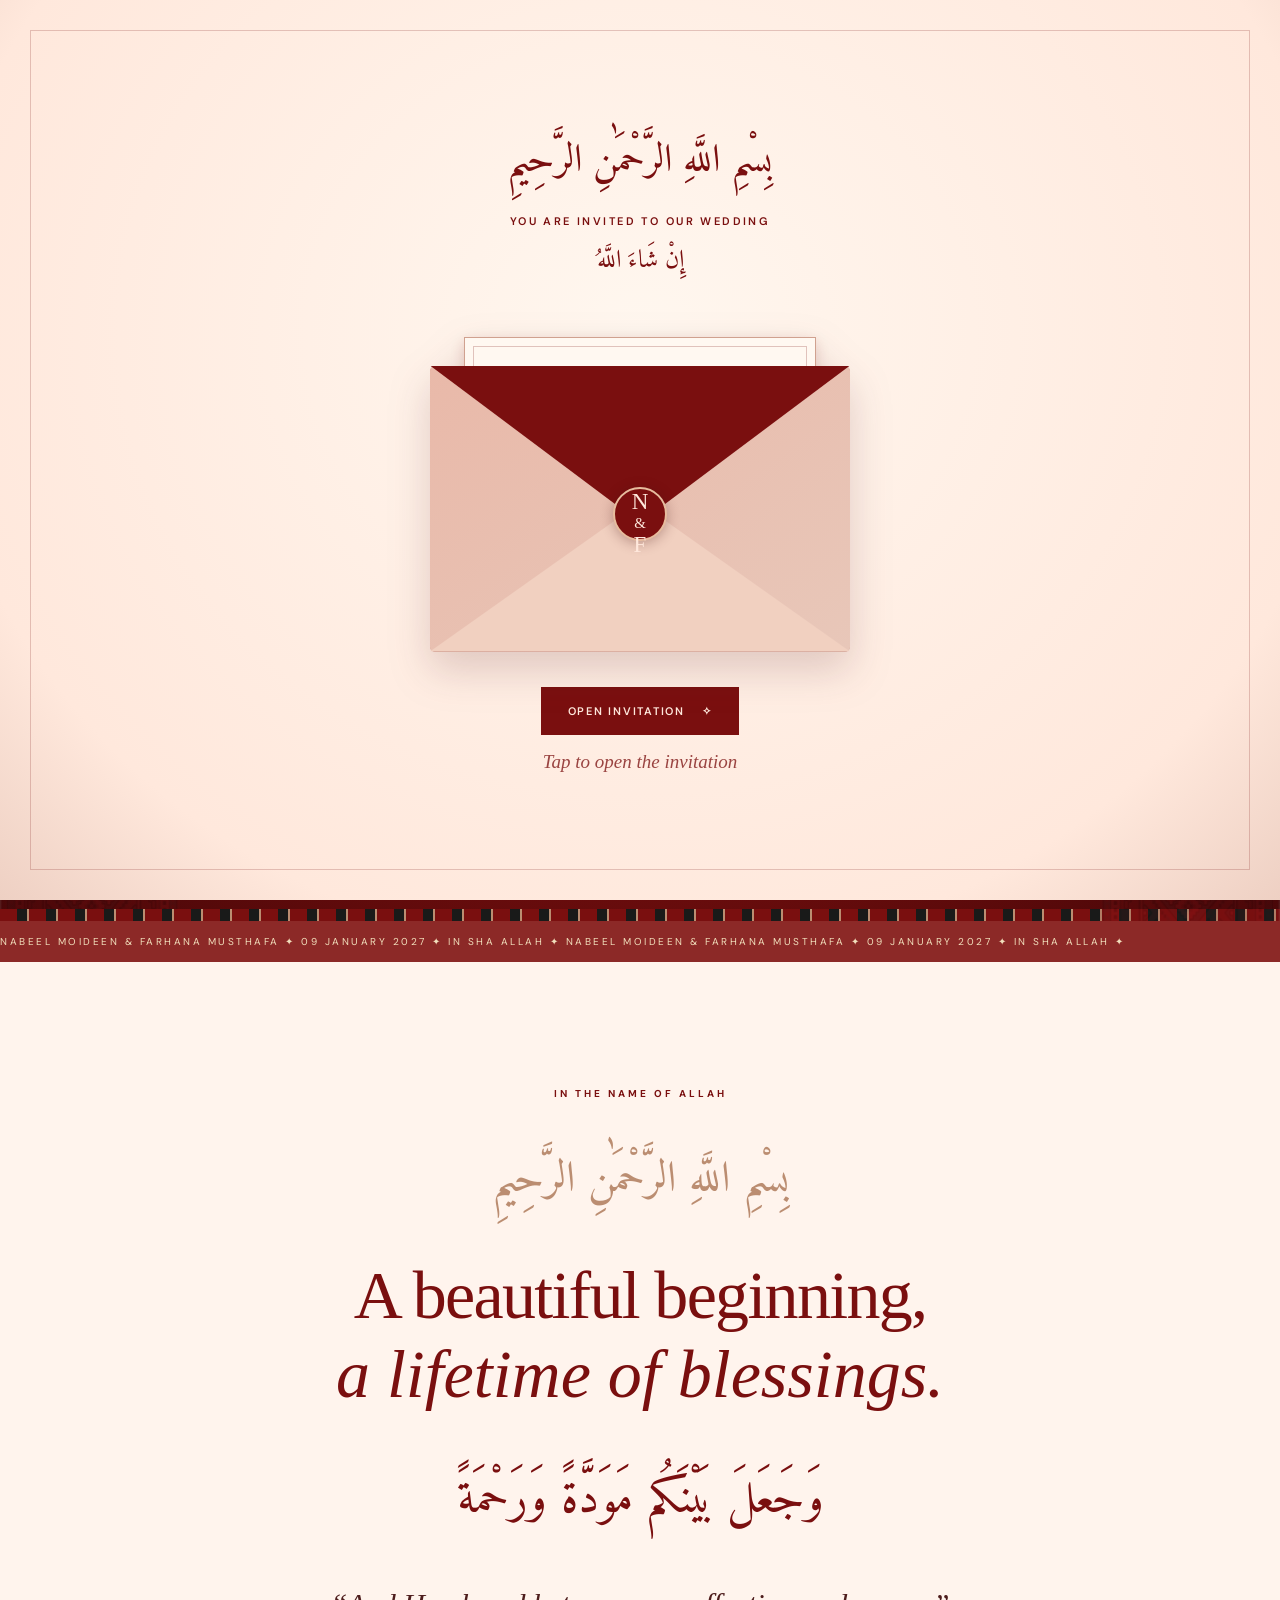
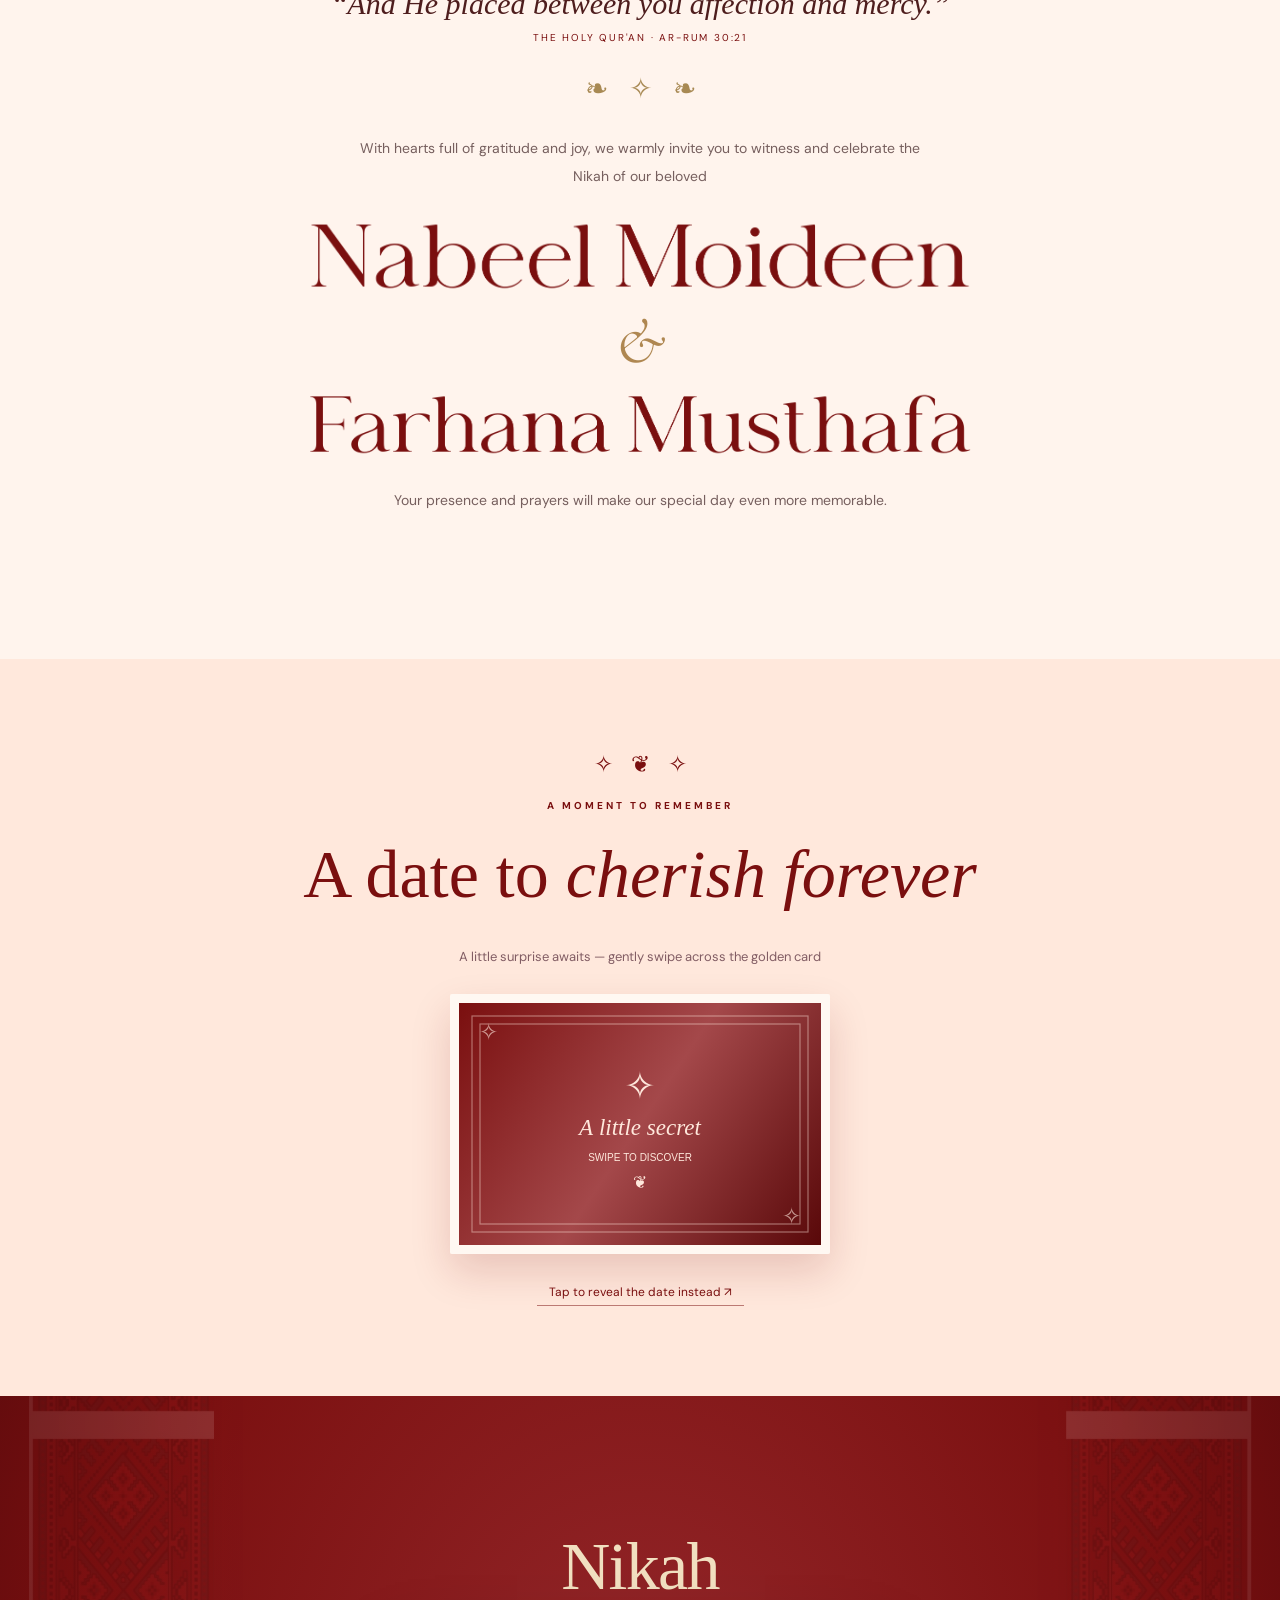
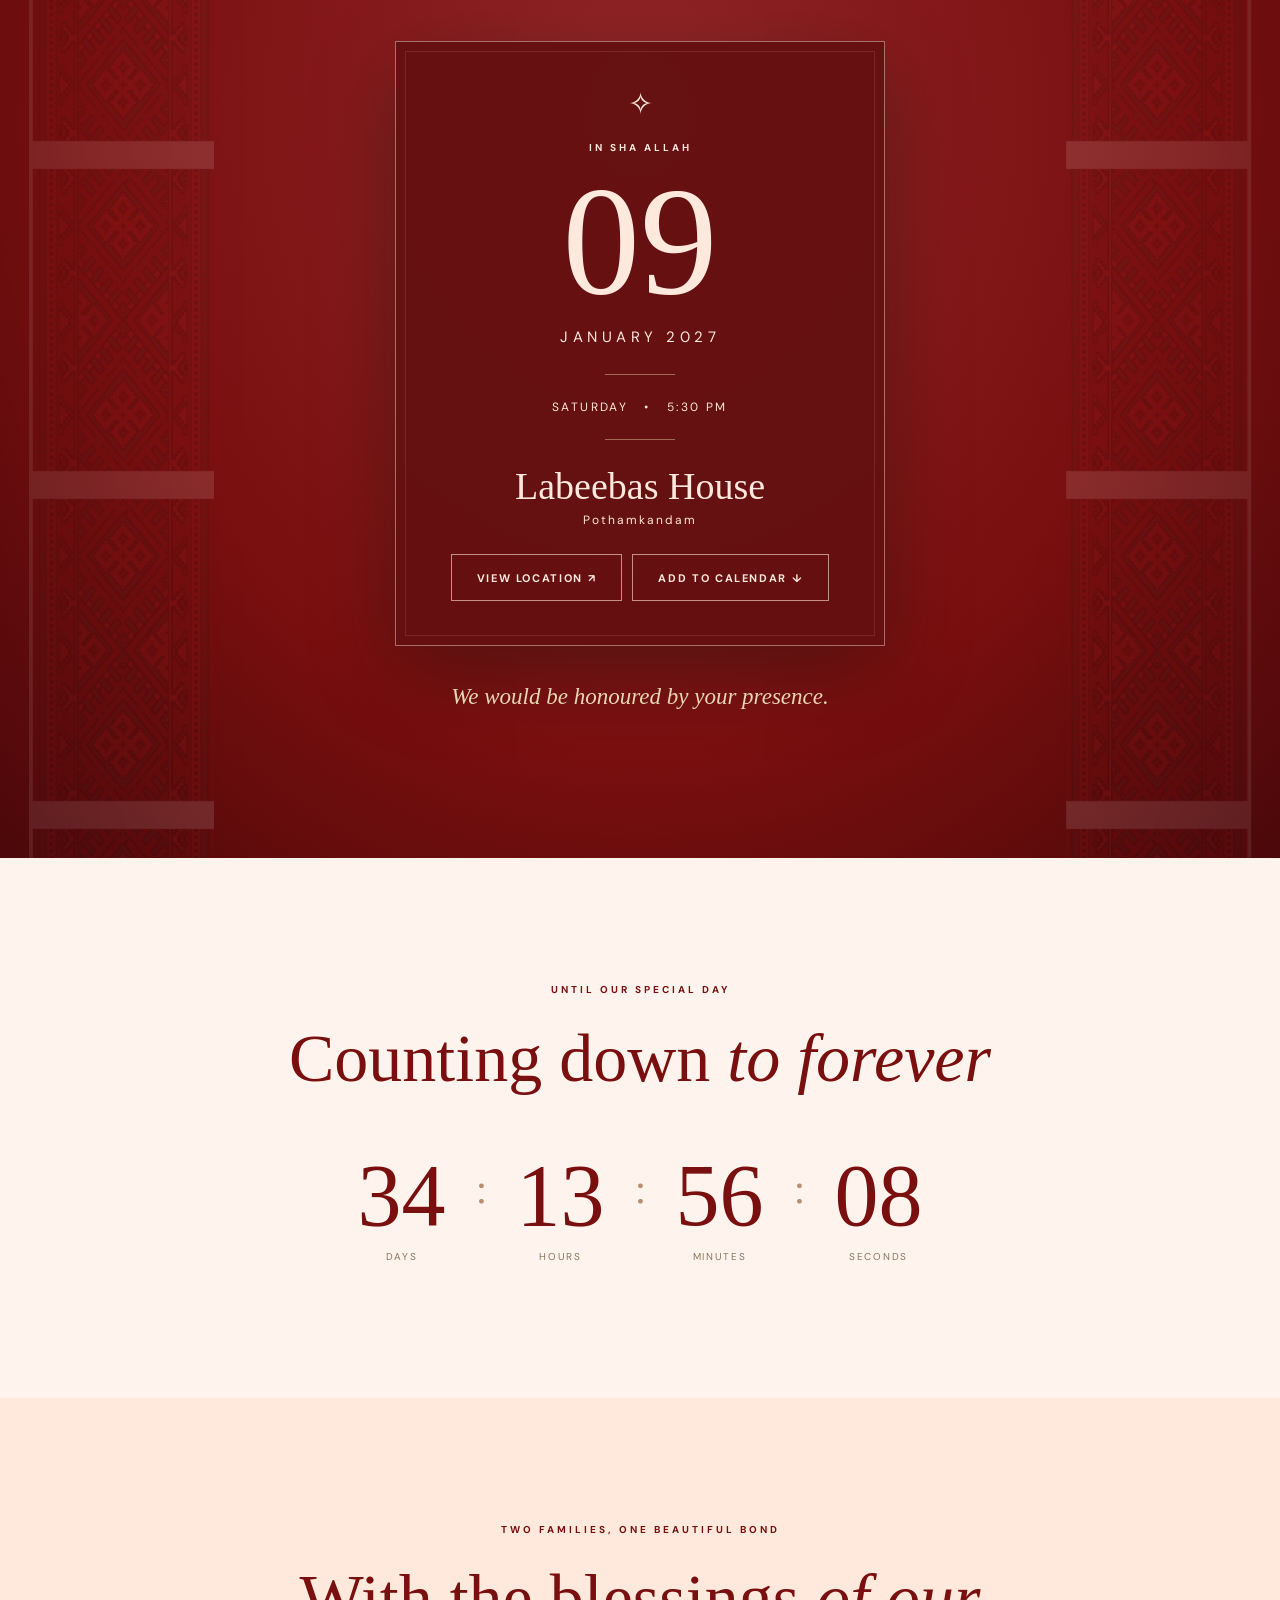
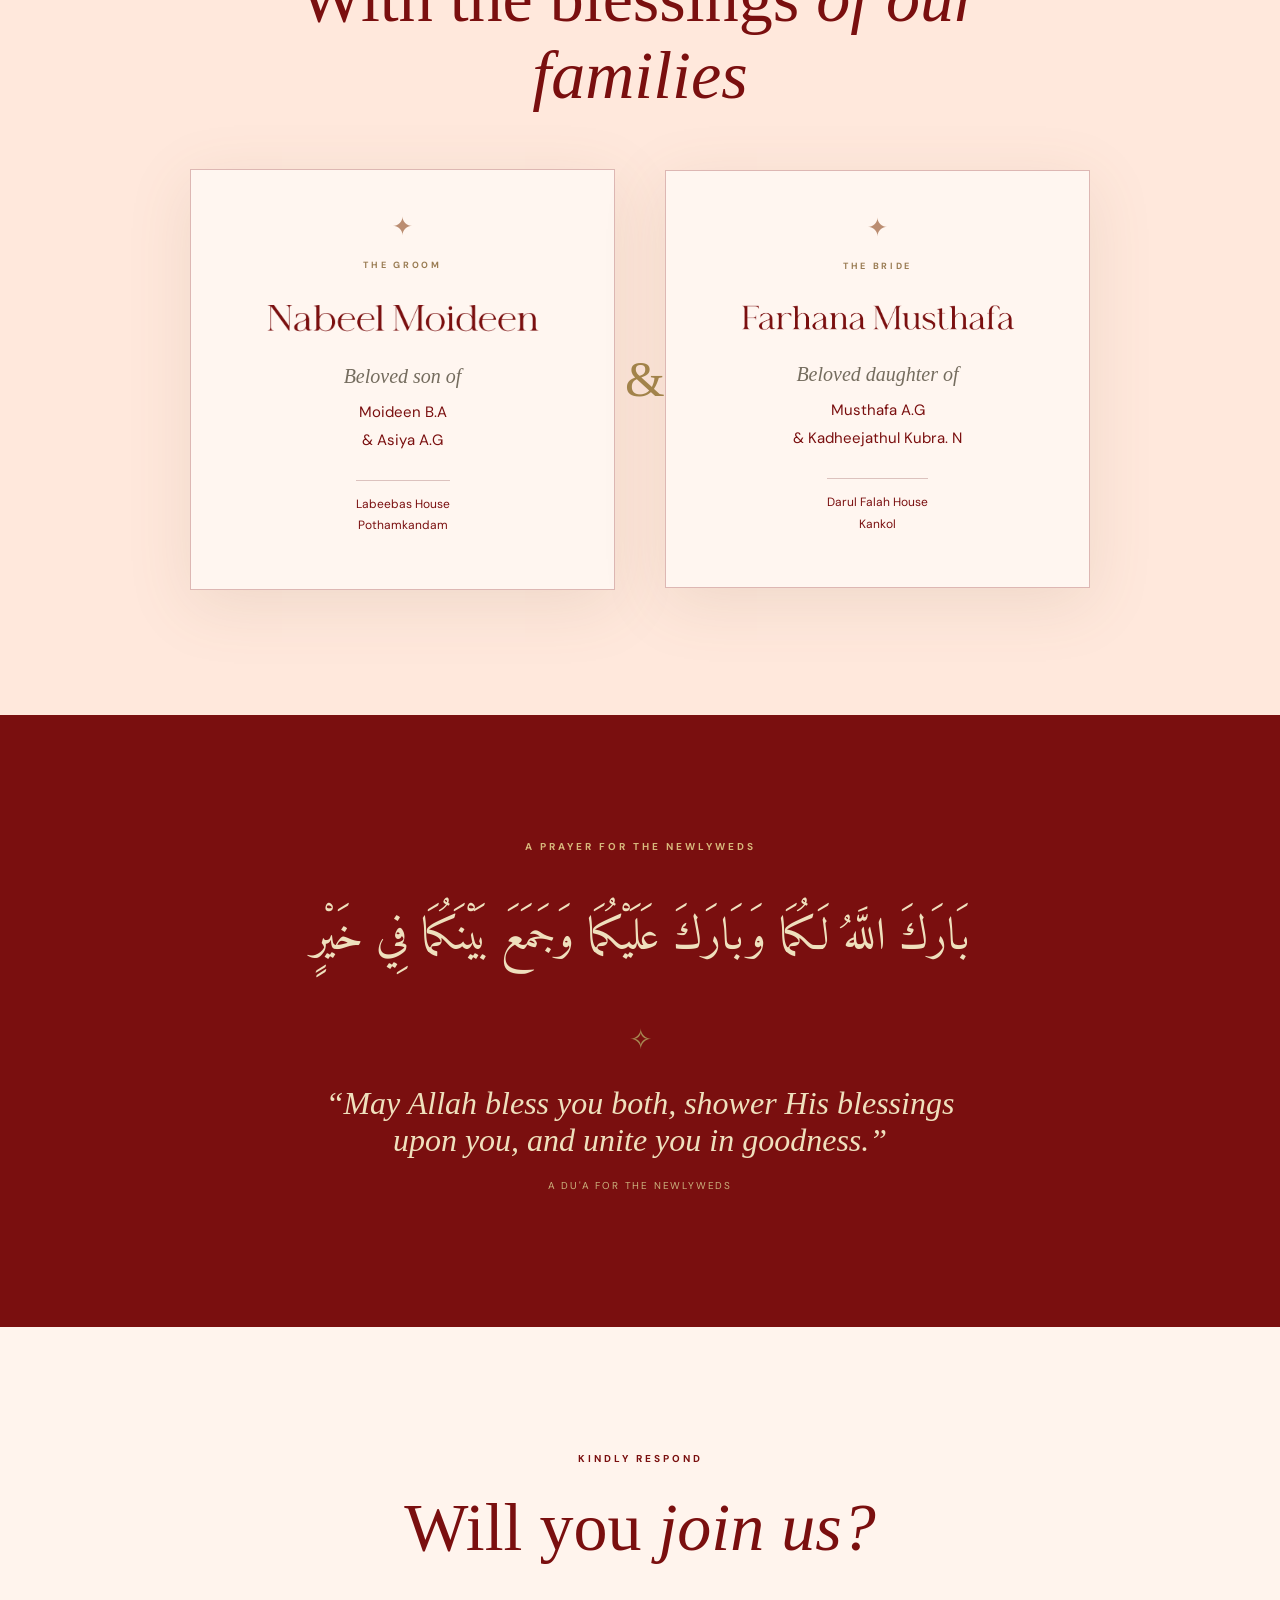
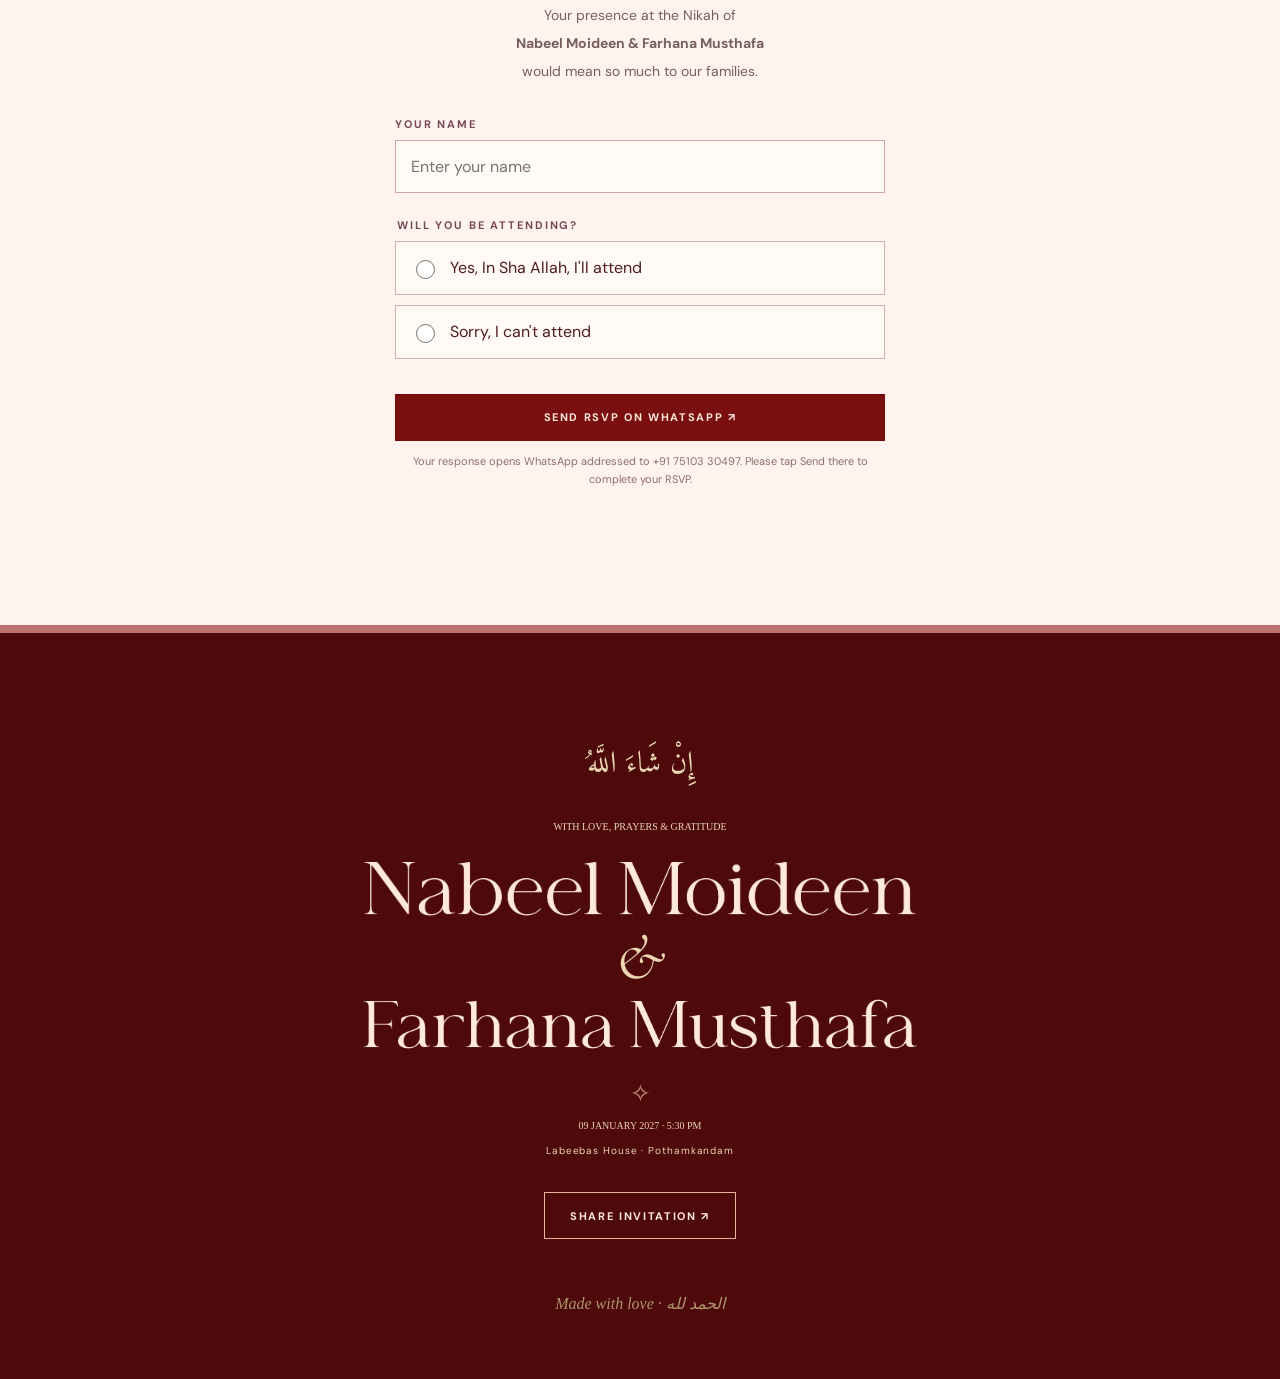
==== commit 36b22ccc: "Add files via upload" ====
--- a/index.html
+++ b/index.html
@@ -1,3 +1,4 @@
+html
 <html lang="en">
 <head>
 <meta charset="utf-8"/>
@@ -11,15 +12,11 @@
 <link href="https://fonts.googleapis.com" rel="preconnect"/>
 <link crossorigin="" href="https://fonts.gstatic.com" rel="preconnect"/>
 <link href="https://fonts.googleapis.com/css2?family=Amiri:wght@400;700&amp;family=Bodoni+Moda:opsz,wght@6..96,400;6..96,500;6..96,600&amp;family=Cormorant+Garamond:wght@400;500;600;700&amp;family=DM+Sans:wght@400;500;600;700&amp;display=swap" rel="stylesheet"/>
-<link href="styles.css?v=9.0" rel="stylesheet"/>
+<link href="styles.css?v=7.0" rel="stylesheet"/>
 </head>
 <body class="locked">
 <div aria-hidden="true" class="grain"></div>
 <div aria-label="Invitation opening" aria-modal="true" class="intro intro--heritage" id="intro" role="dialog">
-  <div class="wedding-cover" id="weddingCover">
-    <img class="wedding-cover__image" src="assets/cover-page.png" alt="Wedding invitation cover for Nabeel Moideen and Farhana Musthafa" fetchpriority="high" />
-    <button id="openInvitation" class="wedding-cover__button" type="button">OPEN INVITATION <span aria-hidden="true">✧</span></button>
-  </div>
   <div class="heritage-intro-frame" aria-hidden="true"></div>
   <div class="heritage-intro-content">
     <p class="heritage-arabic arabic" dir="rtl" lang="ar">بِسْمِ اللَّهِ الرَّحْمَٰنِ الرَّحِيمِ</p>
@@ -40,6 +37,7 @@
       <div class="heritage-envelope-flap" aria-hidden="true"></div>
       <div class="heritage-envelope-seal" aria-hidden="true">N<span>&amp;</span>F</div>
     </div>
+    <button id="openInvitation" class="heritage-open" type="button">OPEN INVITATION <span aria-hidden="true">✧</span></button>
     <p class="heritage-instruction" id="heritageInstruction">Tap to open the invitation</p>
   </div>
 </div>
@@ -146,6 +144,6 @@
 </main>
 <div aria-hidden="true" class="music-player" id="musicPlayer"></div>
 <div aria-live="polite" class="toast" id="toast" role="status"></div>
-<script defer="" src="script.js?v=9.0"></script>
+<script defer="" src="script.js?v=7.0"></script>
 </body>
 </html>
--- a/styles.css
+++ b/styles.css
@@ -363,30 +363,3 @@
  .heritage-invitation-card,.heritage-envelope-flap{transition-duration:.01ms}
  .heritage-transition .heritage-intro-content{transition-duration:.01ms}
 }
-
-/* V9 — Supplied cover page, accessible button, and envelope transition */
-.intro--heritage .wedding-cover{
- position:absolute;inset:0;z-index:10;display:flex;flex-direction:column;
- align-items:center;justify-content:center;gap:clamp(18px,3svh,30px);
- padding:clamp(16px,3vw,40px);background:#fcf5e9;
- transition:opacity .55s ease,visibility .55s ease;
-}
-.wedding-cover__image{display:block;width:min(100%,1200px);max-height:calc(100svh - 115px);height:auto;object-fit:contain;filter:drop-shadow(0 10px 22px #986d3524)}
-.wedding-cover__button{flex-shrink:0;min-height:52px;padding:14px 30px;
- background:#721325;color:#fff8ed;border:1px solid #a88751;
- box-shadow:0 6px 20px #54132130;font:600 12px/1.25 'DM Sans',sans-serif;
- letter-spacing:.18em;cursor:pointer;transition:transform .2s,background .2s}
-.wedding-cover__button span{padding-left:12px;color:#f3d9a3}
-.wedding-cover__button:hover{background:#8c2637;transform:translateY(-2px)}
-.wedding-cover__button:focus-visible{outline:3px solid #a88440;outline-offset:4px}
-.wedding-cover__button:disabled{opacity:.75;cursor:default}
-.intro--heritage:not(.cover-dismissed) .heritage-intro-content{opacity:0;visibility:hidden;pointer-events:none}
-.intro--heritage.cover-dismissed .wedding-cover{opacity:0;visibility:hidden;pointer-events:none}
-@media(max-width:650px){
- .intro--heritage .wedding-cover{gap:25px;padding:18px 12px 36px}
- .wedding-cover__image{max-height:calc(100svh - 155px);width:100%;}
- .wedding-cover__button{min-height:50px;padding:14px 22px;font-size:11px}
-}
-@media(prefers-reduced-motion:reduce){
- .intro--heritage .wedding-cover{transition:none}
-}
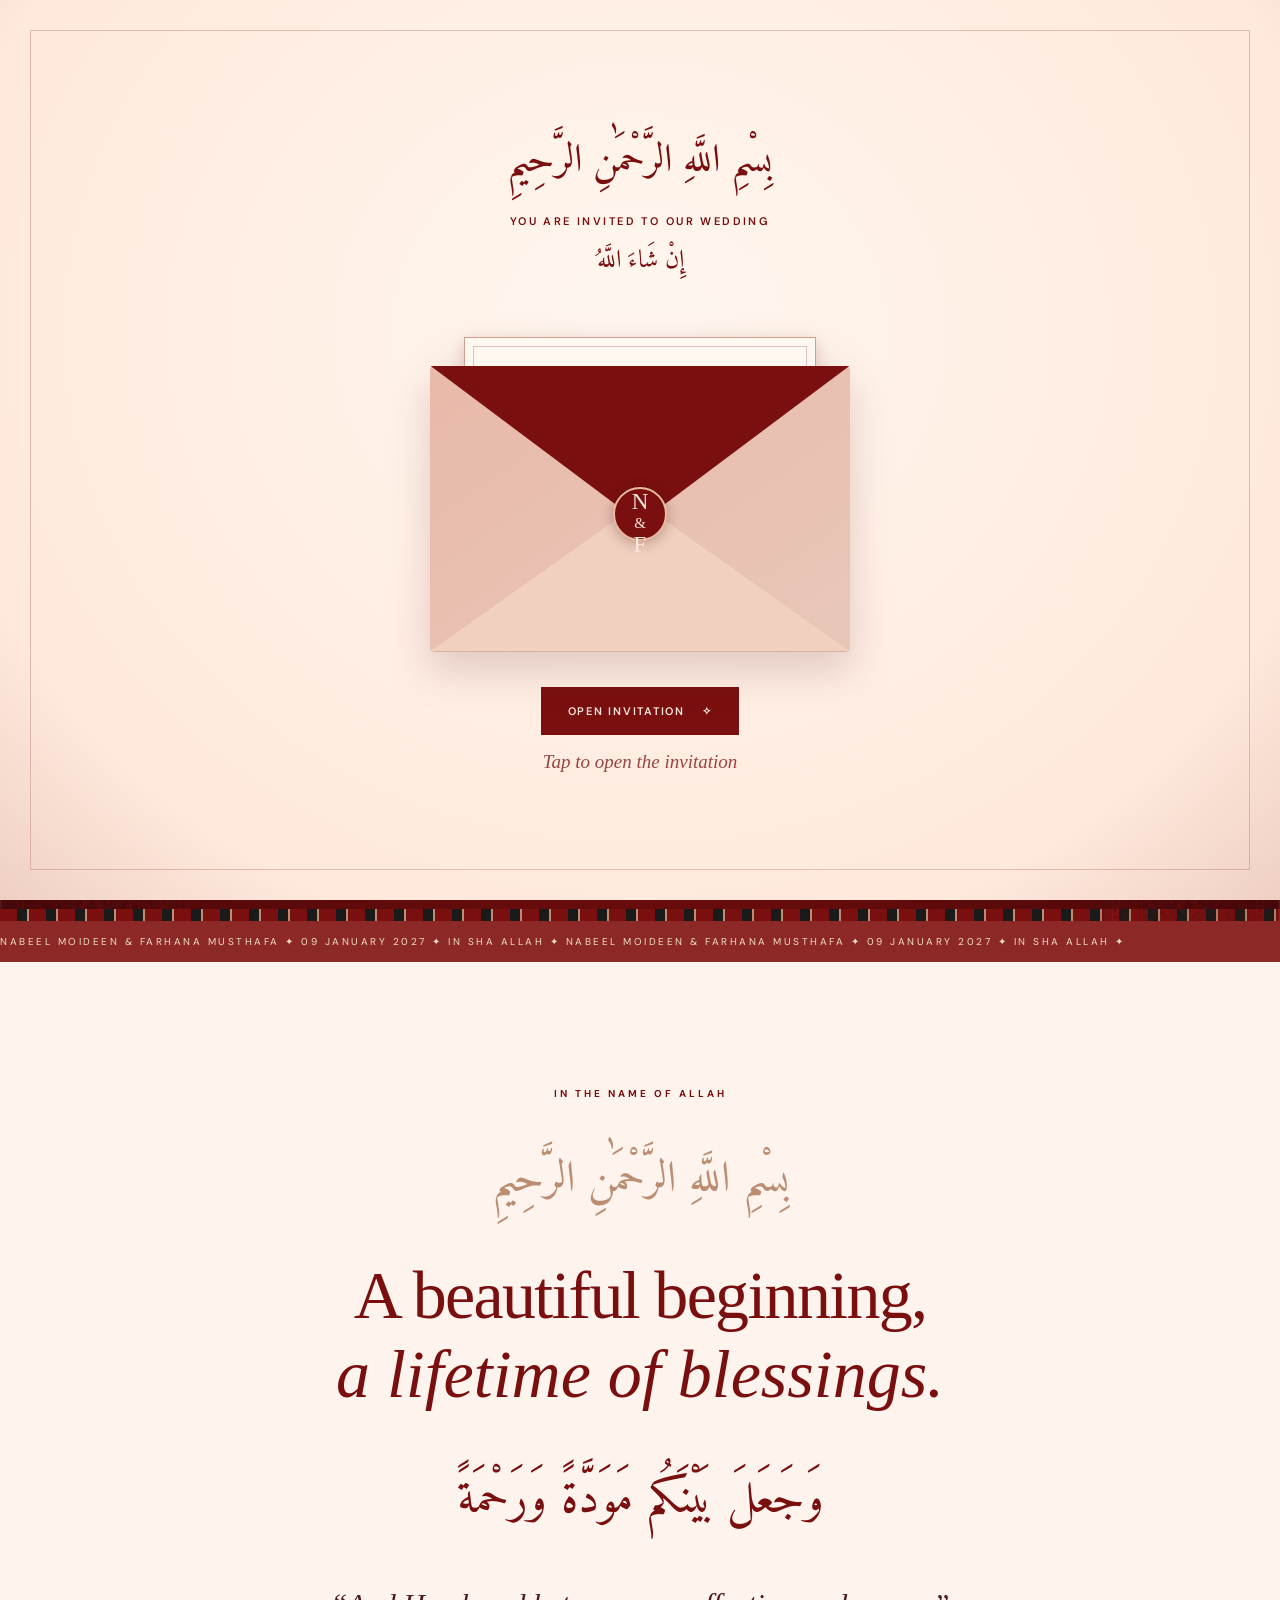
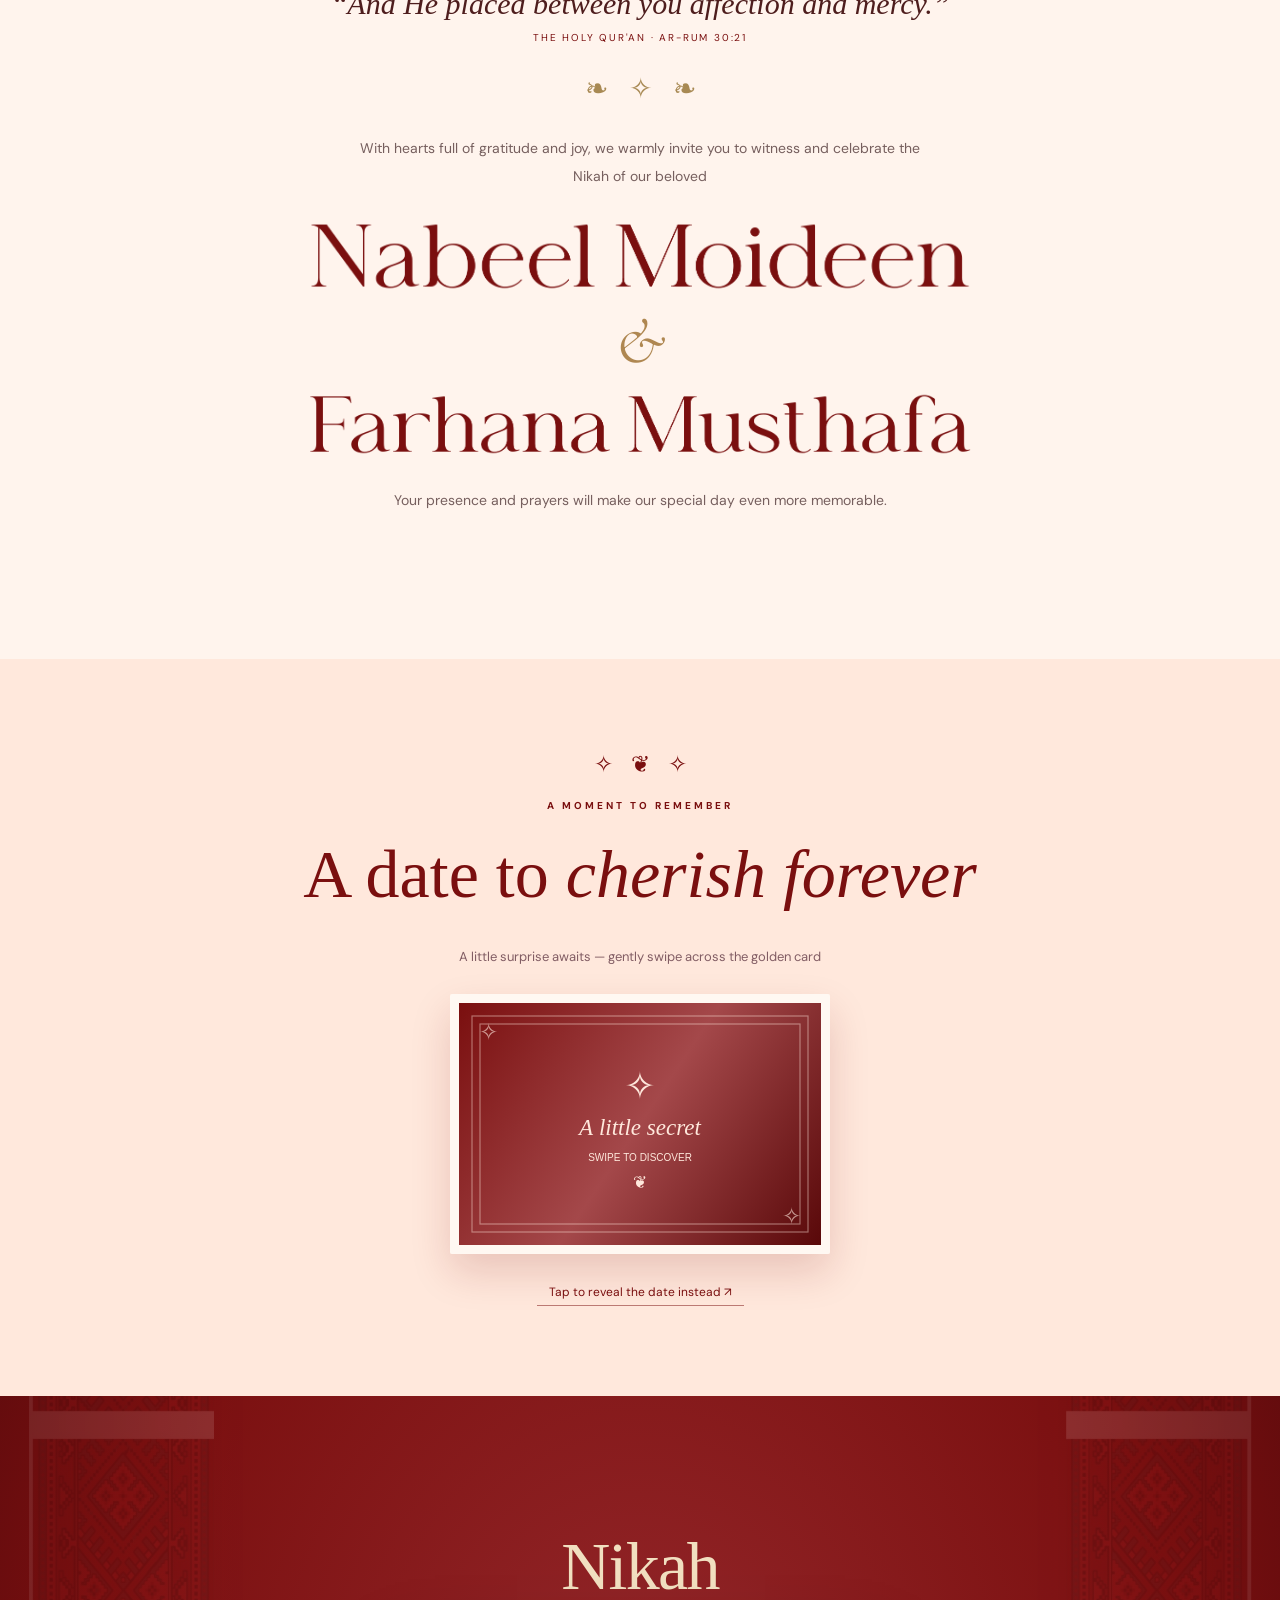
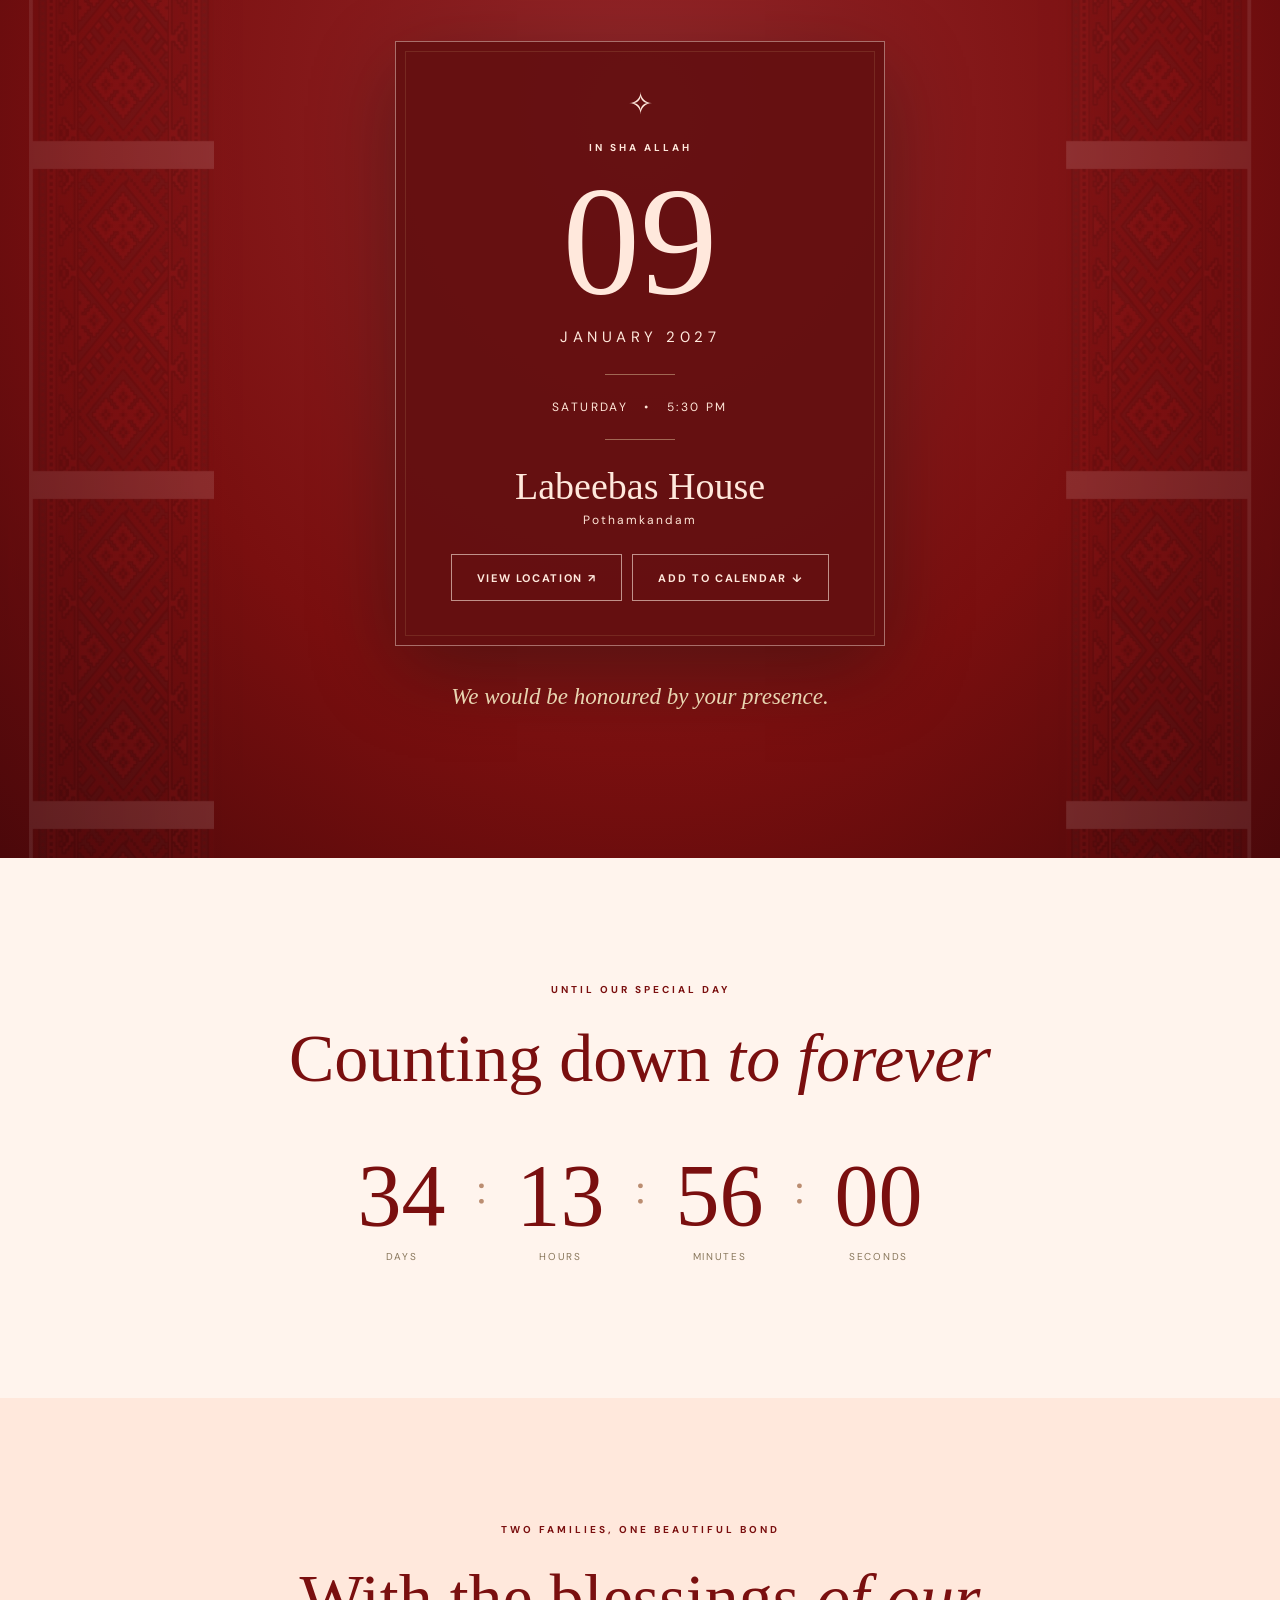
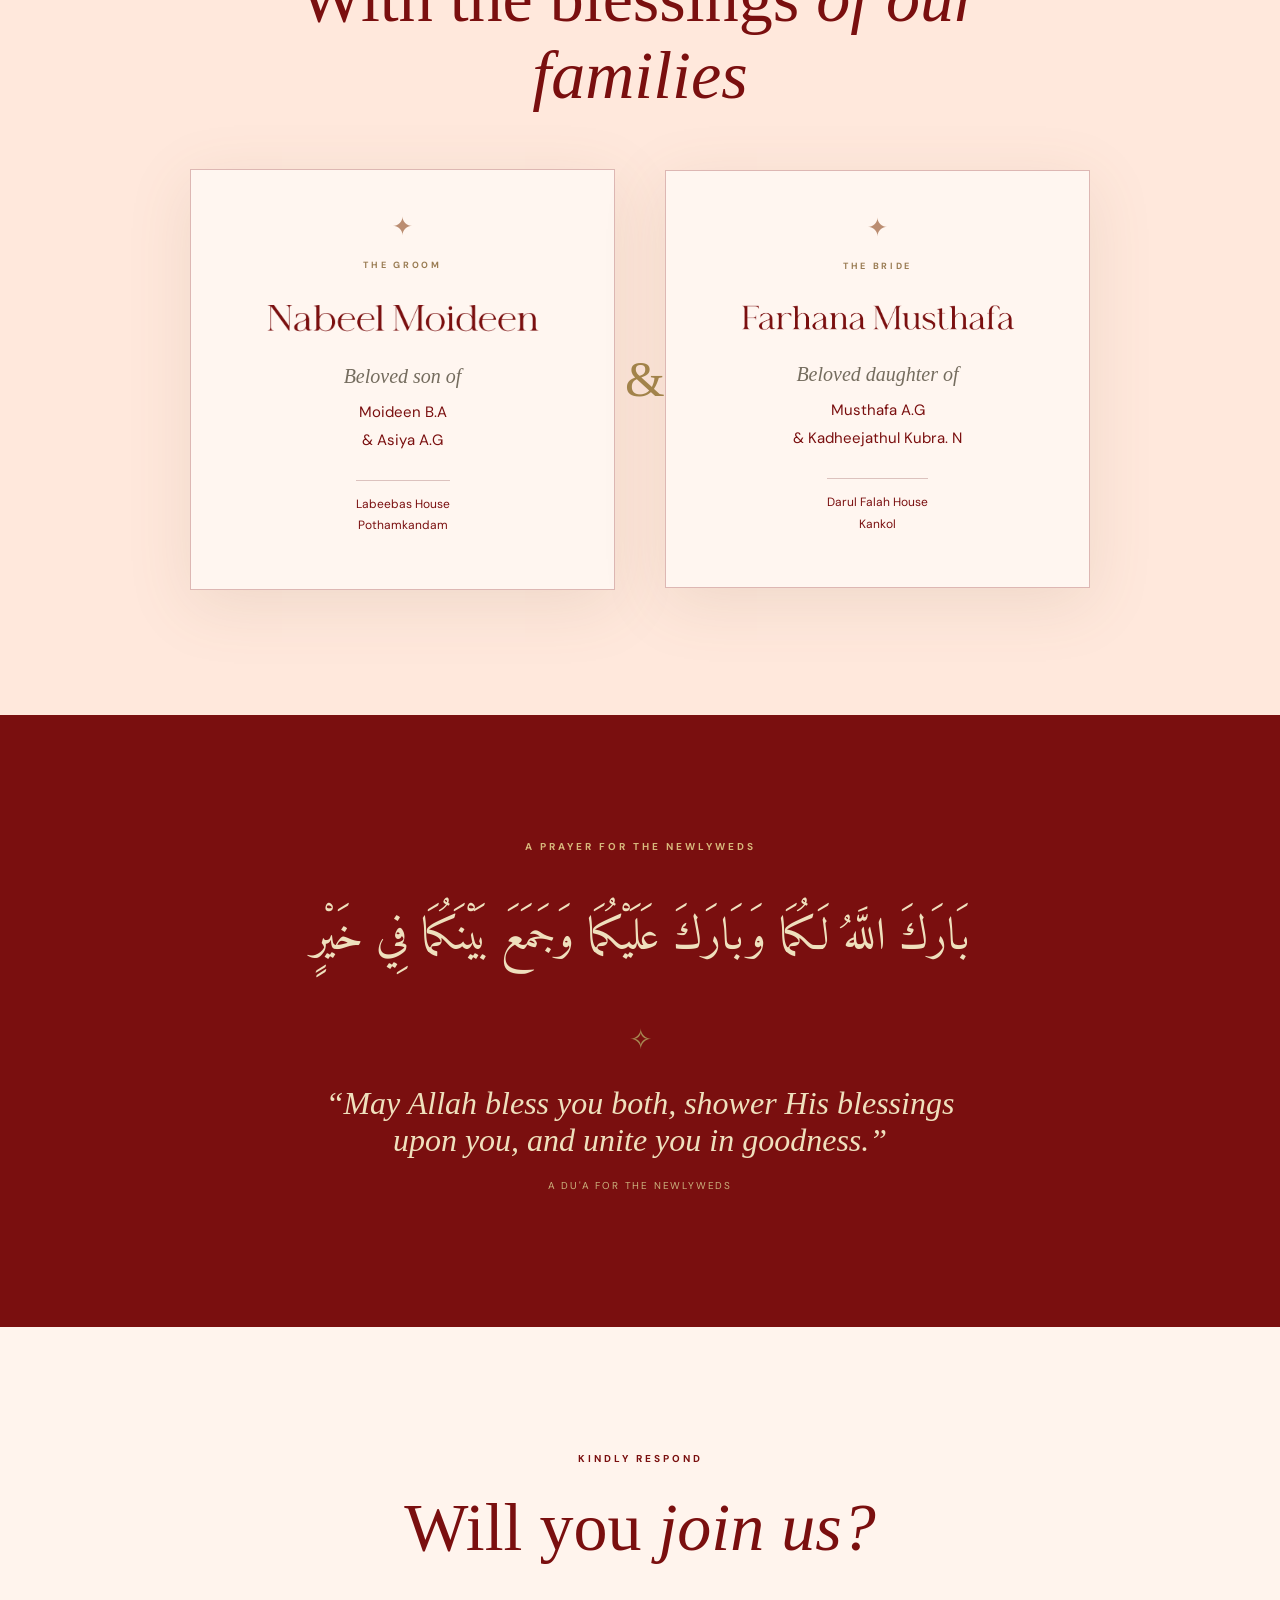
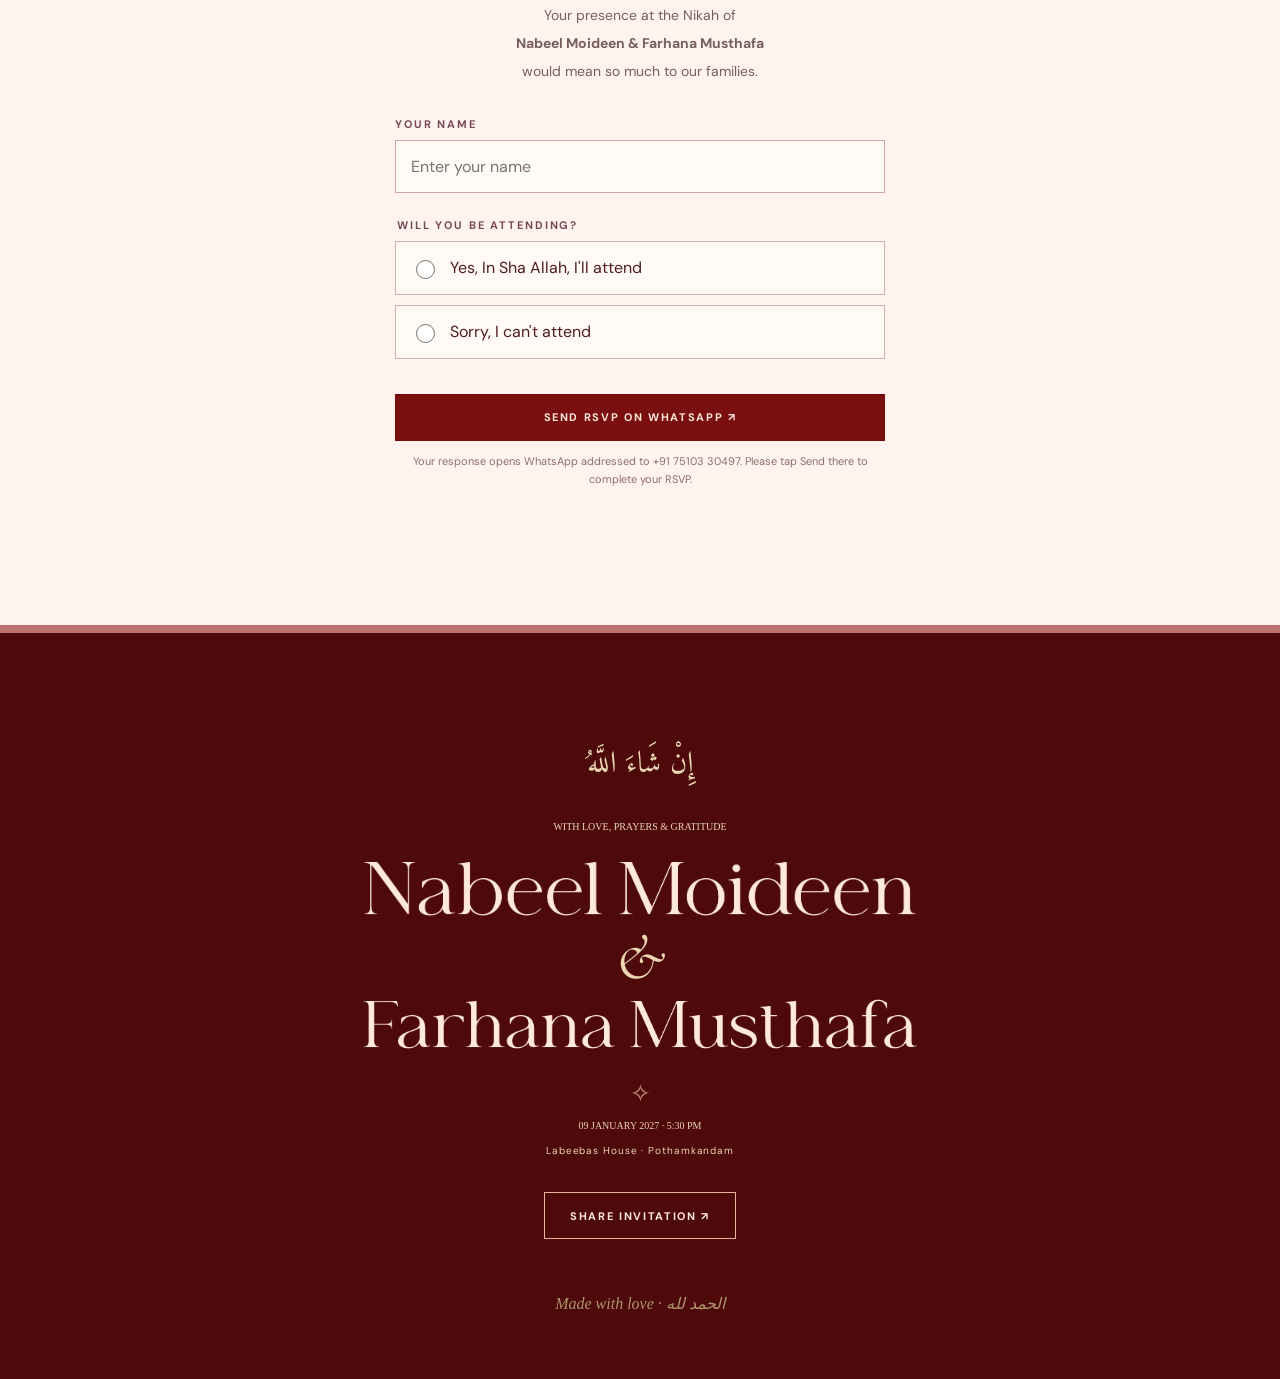
==== commit 06e31b1d: "Add files via upload" ====
--- a/index.html
+++ b/index.html
@@ -8,11 +8,24 @@
 <meta content="Nabeel Moideen &amp; Farhana Musthafa | Nikah Invitation" property="og:title"/>
 <meta content="Saturday, 9 January 2027 · 5:30 PM · Labeebas House, Pothamkandam" property="og:description"/>
 <meta content="website" property="og:type"/>
+<meta property="og:url" content="https://nabeelworkmail17-boop.github.io/nabeel-farhana-wedding/" />
+<meta property="og:site_name" content="Nabeel &amp; Farhana Wedding Invitation" />
+<meta property="og:image" content="https://nabeelworkmail17-boop.github.io/nabeel-farhana-wedding/assets/nabeel-farhana-whatsapp-cover.png" />
+<meta property="og:image:secure_url" content="https://nabeelworkmail17-boop.github.io/nabeel-farhana-wedding/assets/nabeel-farhana-whatsapp-cover.png" />
+<meta property="og:image:type" content="image/png" />
+<meta property="og:image:width" content="1024" />
+<meta property="og:image:height" content="1536" />
+<meta property="og:image:alt" content="Wedding invitation for Nabeel Moideen and Farhana Musthafa" />
+<meta name="twitter:card" content="summary_large_image" />
+<meta name="twitter:title" content="Nabeel &amp; Farhana | Nikah Invitation" />
+<meta name="twitter:description" content="Join us to celebrate our Nikah on 9 January 2027" />
+<meta name="twitter:image" content="https://nabeelworkmail17-boop.github.io/nabeel-farhana-wedding/assets/nabeel-farhana-whatsapp-cover.png" />
+<link rel="canonical" href="https://nabeelworkmail17-boop.github.io/nabeel-farhana-wedding/" />
 <title>Nabeel Moideen &amp; Farhana Musthafa | Nikah Invitation</title>
 <link href="https://fonts.googleapis.com" rel="preconnect"/>
 <link crossorigin="" href="https://fonts.gstatic.com" rel="preconnect"/>
 <link href="https://fonts.googleapis.com/css2?family=Amiri:wght@400;700&amp;family=Bodoni+Moda:opsz,wght@6..96,400;6..96,500;6..96,600&amp;family=Cormorant+Garamond:wght@400;500;600;700&amp;family=DM+Sans:wght@400;500;600;700&amp;display=swap" rel="stylesheet"/>
-<link href="styles.css?v=7.0" rel="stylesheet"/>
+<link href="styles.css?v=12.0" rel="stylesheet"/>
 </head>
 <body class="locked">
 <div aria-hidden="true" class="grain"></div>
@@ -144,6 +157,6 @@
 </main>
 <div aria-hidden="true" class="music-player" id="musicPlayer"></div>
 <div aria-live="polite" class="toast" id="toast" role="status"></div>
-<script defer="" src="script.js?v=7.0"></script>
+<script defer="" src="script.js?v=12.0"></script>
 </body>
 </html>
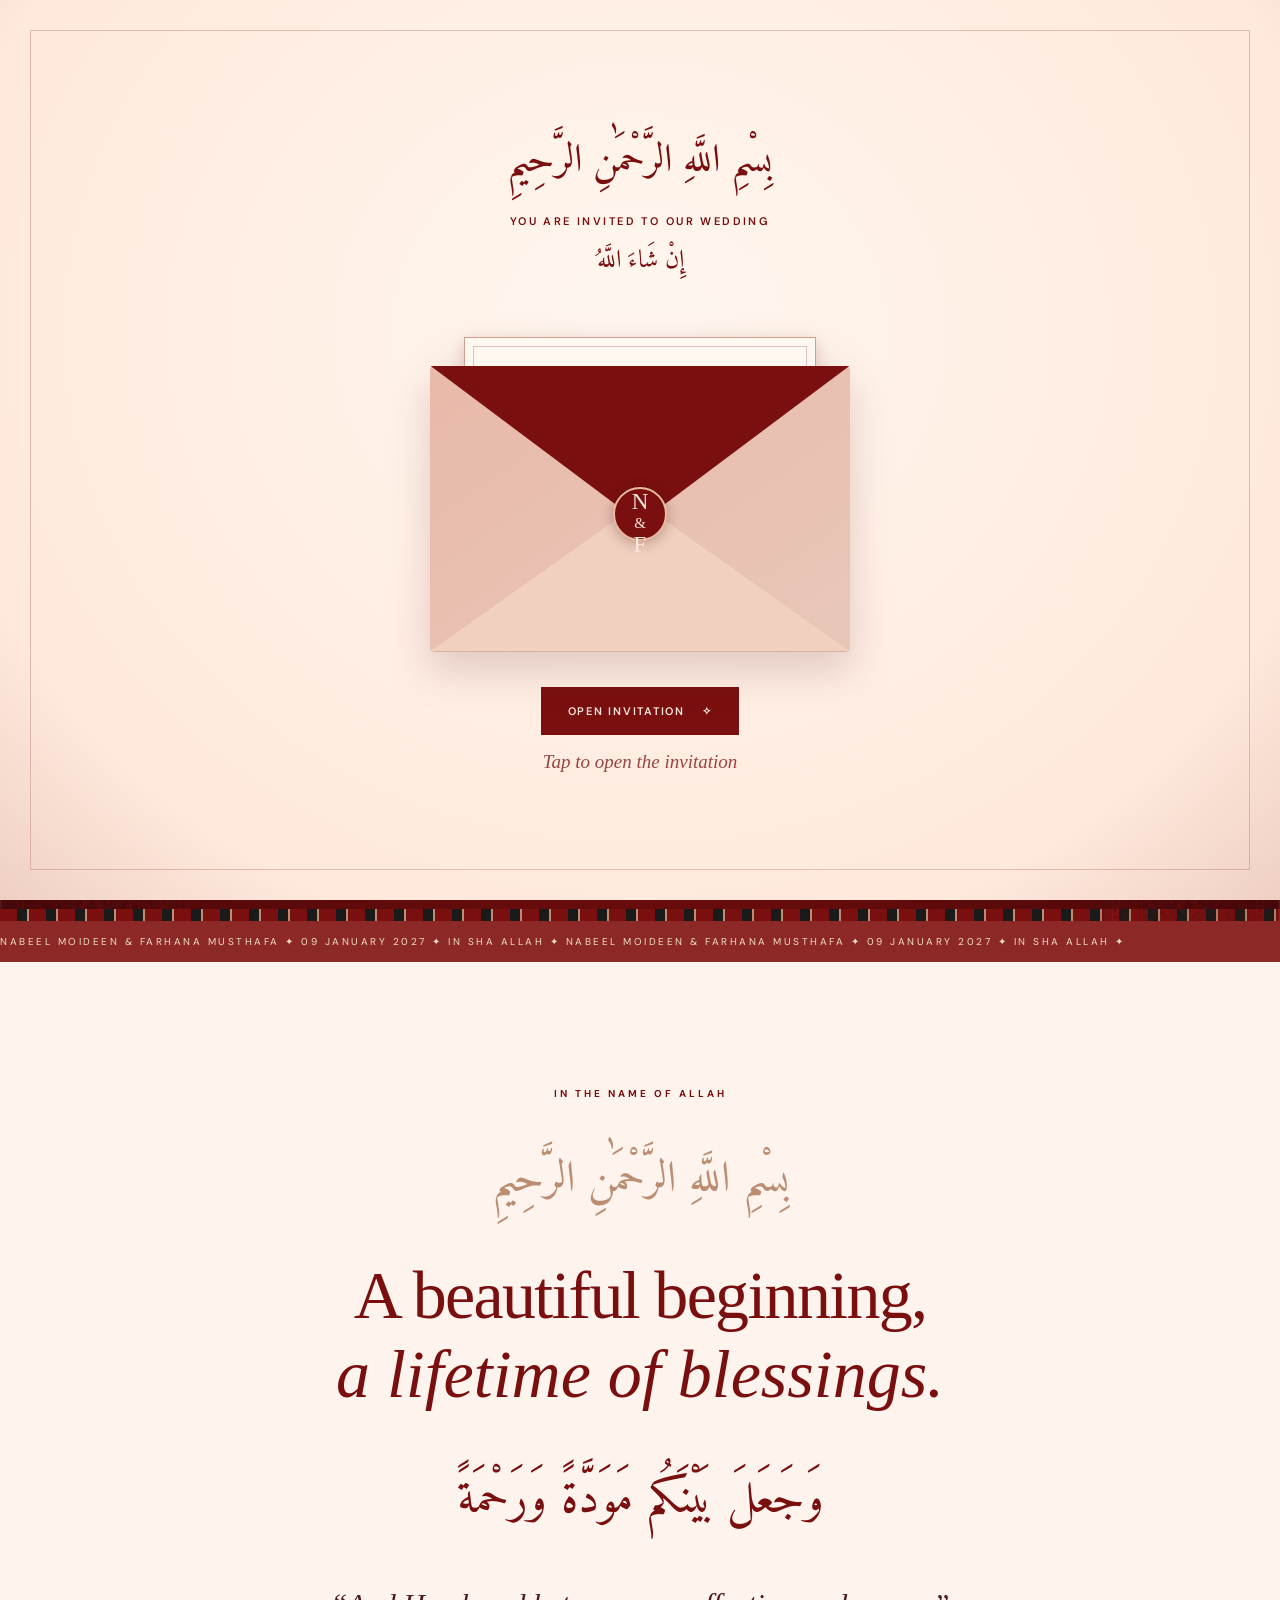
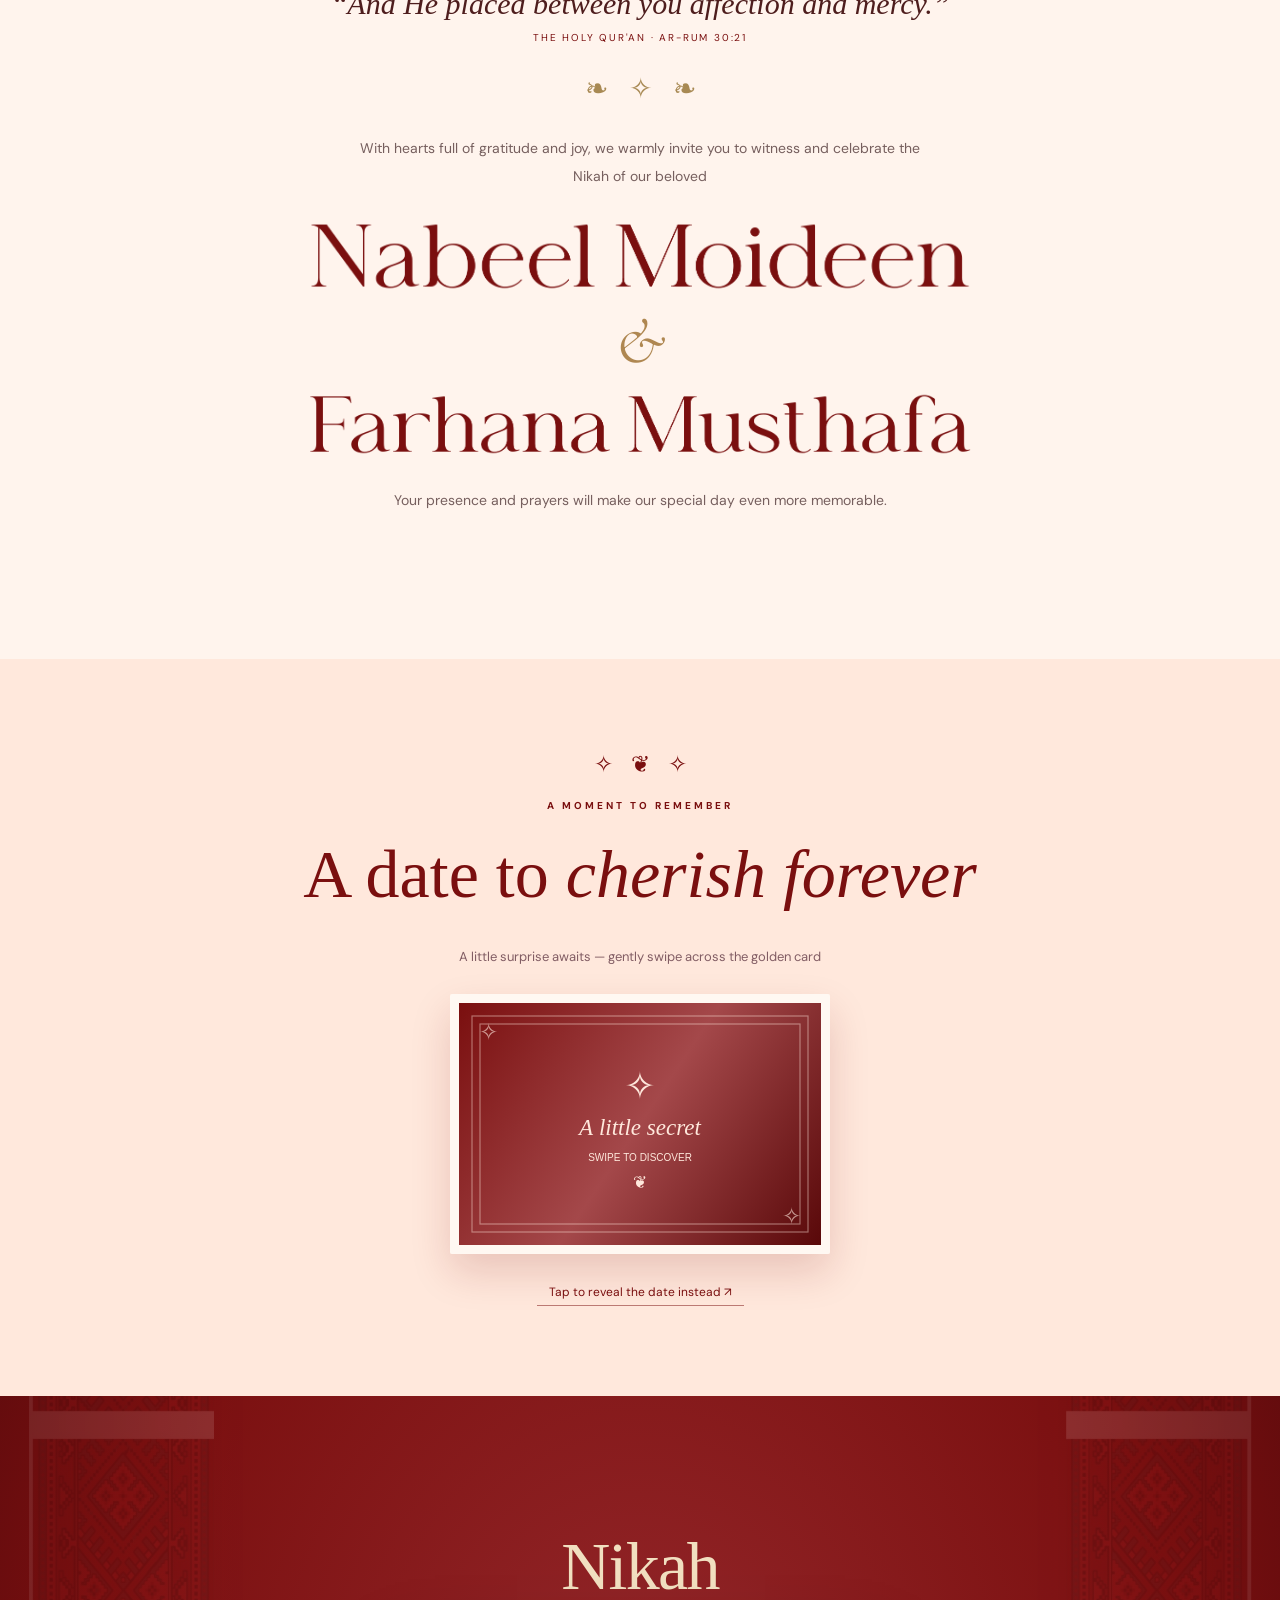
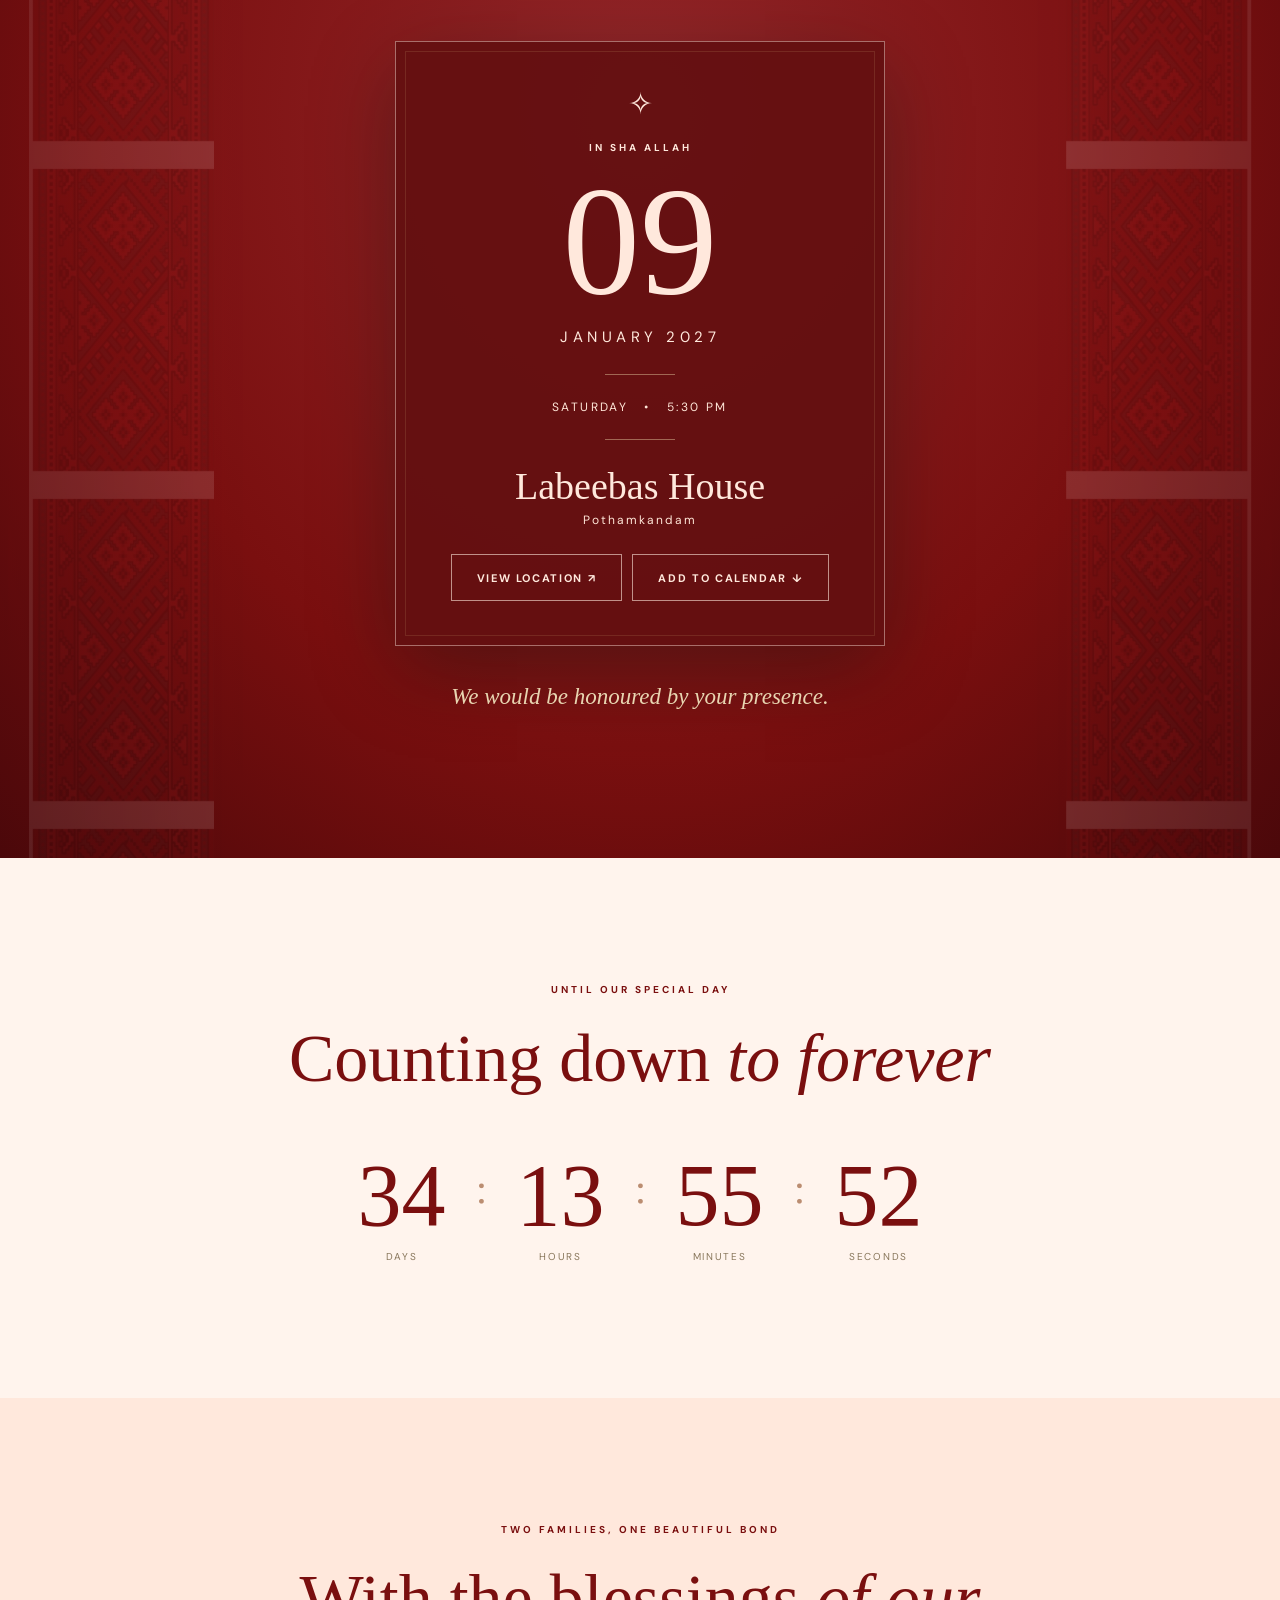
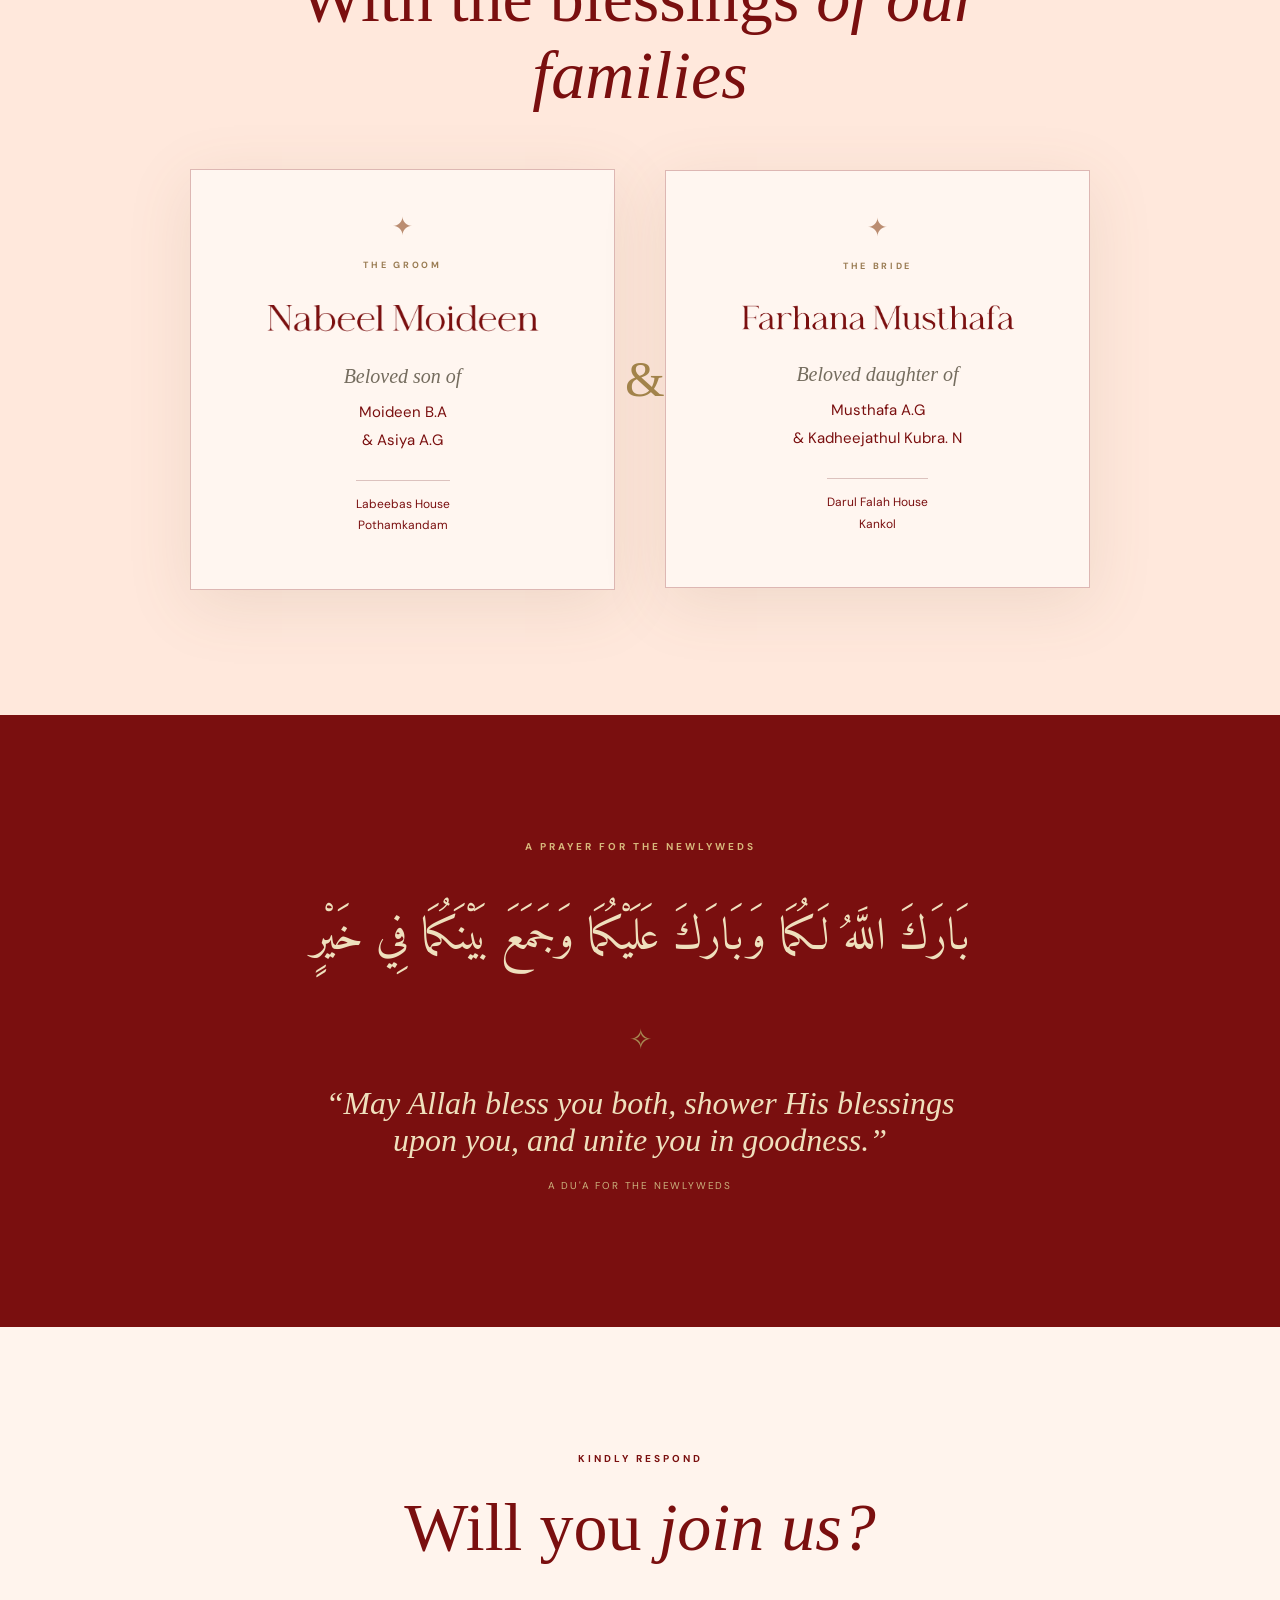
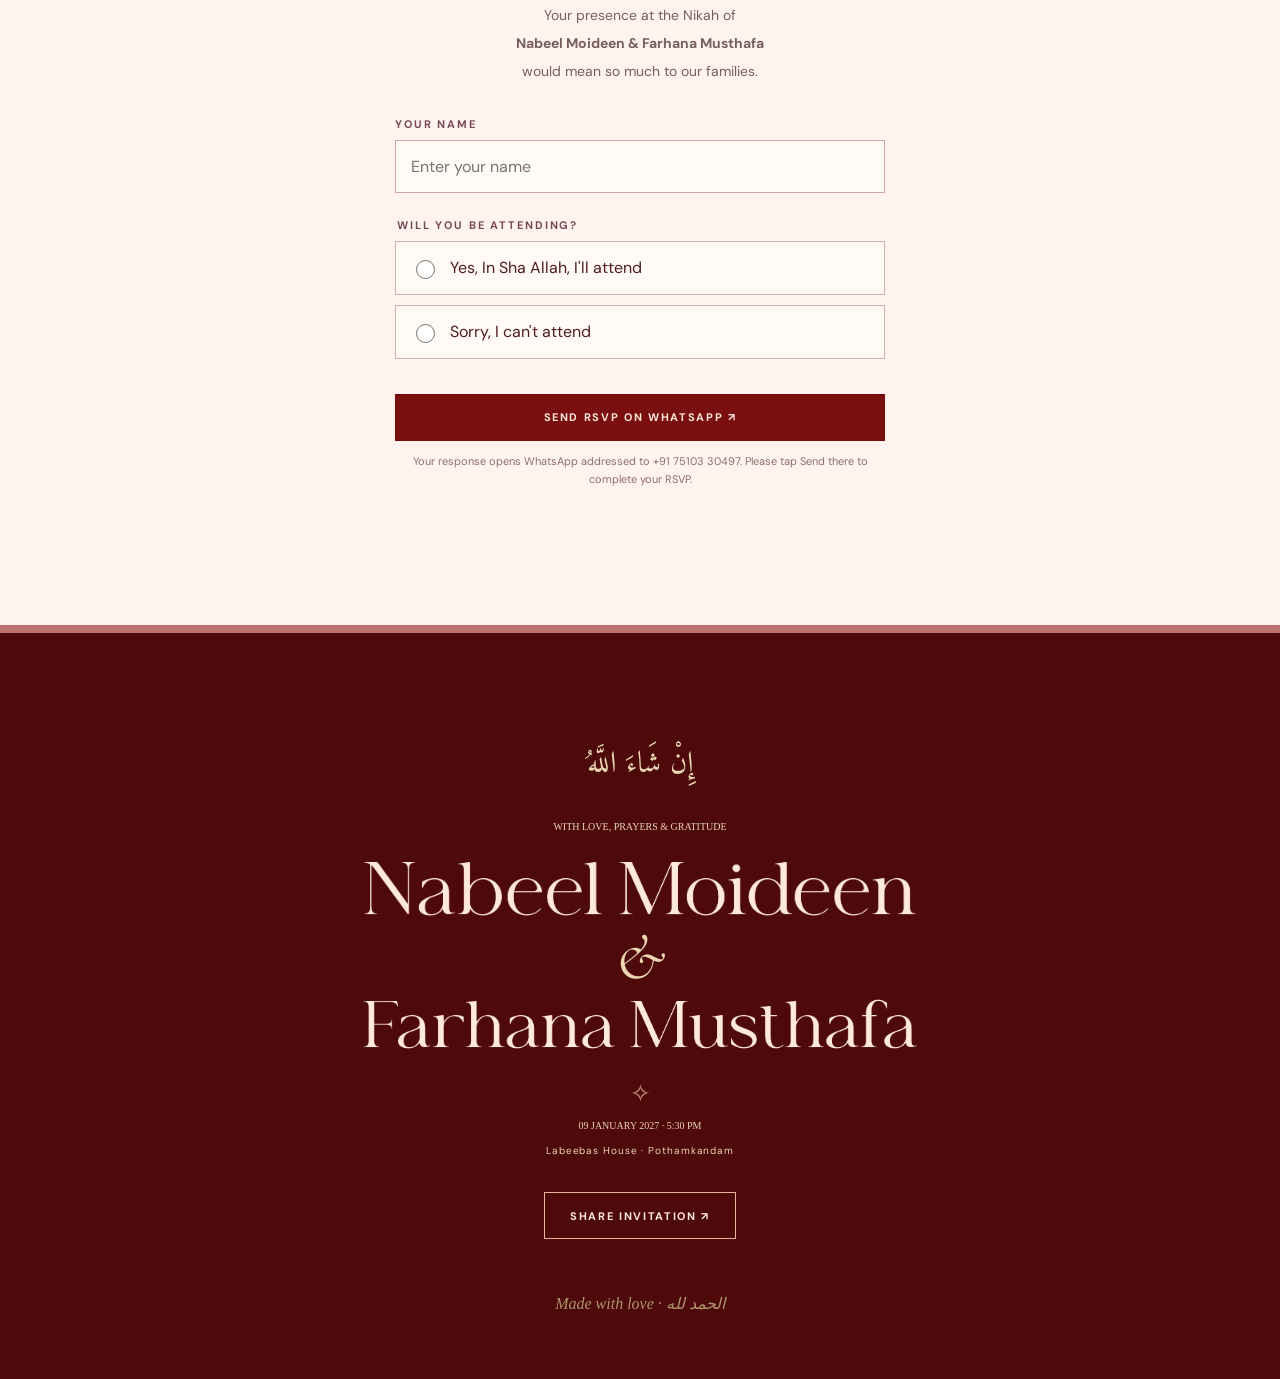
==== commit 5f6aa53d: "Add files via upload" ====
--- a/index.html
+++ b/index.html
@@ -5,54 +5,54 @@
 <meta content="width=device-width, initial-scale=1, viewport-fit=cover" name="viewport"/>
 <meta content="#7a0f0f" name="theme-color"/>
 <meta content="With the blessings of Allah, celebrate the Nikah of Nabeel Moideen and Farhana Musthafa on 9 January 2027 at Labeebas House, Pothamkandam." name="description"/>
-<meta content="Nabeel Moideen &amp; Farhana Musthafa | Nikah Invitation" property="og:title"/>
-<meta content="Saturday, 9 January 2027 · 5:30 PM · Labeebas House, Pothamkandam" property="og:description"/>
+<meta content="Nabeel ♥ Farhana | Wedding Invitation" property="og:title"/>
+<meta content="You are invited to celebrate our Nikah · 9 January 2027" property="og:description"/>
 <meta content="website" property="og:type"/>
-<meta property="og:url" content="https://nabeelworkmail17-boop.github.io/nabeel-farhana-wedding/" />
-<meta property="og:site_name" content="Nabeel &amp; Farhana Wedding Invitation" />
-<meta property="og:image" content="https://nabeelworkmail17-boop.github.io/nabeel-farhana-wedding/assets/nabeel-farhana-whatsapp-cover.png" />
-<meta property="og:image:secure_url" content="https://nabeelworkmail17-boop.github.io/nabeel-farhana-wedding/assets/nabeel-farhana-whatsapp-cover.png" />
-<meta property="og:image:type" content="image/png" />
-<meta property="og:image:width" content="1024" />
-<meta property="og:image:height" content="1536" />
-<meta property="og:image:alt" content="Wedding invitation for Nabeel Moideen and Farhana Musthafa" />
-<meta name="twitter:card" content="summary_large_image" />
-<meta name="twitter:title" content="Nabeel &amp; Farhana | Nikah Invitation" />
-<meta name="twitter:description" content="Join us to celebrate our Nikah on 9 January 2027" />
-<meta name="twitter:image" content="https://nabeelworkmail17-boop.github.io/nabeel-farhana-wedding/assets/nabeel-farhana-whatsapp-cover.png" />
-<link rel="canonical" href="https://nabeelworkmail17-boop.github.io/nabeel-farhana-wedding/" />
+<meta content="https://nabeelworkmail17-boop.github.io/nabeel-farhana-wedding/" property="og:url"/>
+<meta content="Nabeel &amp; Farhana Wedding Invitation" property="og:site_name"/>
+<meta content="https://nabeelworkmail17-boop.github.io/nabeel-farhana-wedding/assets/nabeel-farhana-preview-v13.jpg" property="og:image"/>
+<meta content="https://nabeelworkmail17-boop.github.io/nabeel-farhana-wedding/assets/nabeel-farhana-preview-v13.jpg" property="og:image:secure_url"/>
+<meta content="image/jpeg" property="og:image:type"/>
+<meta content="1200" property="og:image:width"/>
+<meta content="630" property="og:image:height"/>
+<meta content="Nabeel and Farhana Wedding Invitation cover photo with names" property="og:image:alt"/>
+<meta content="summary_large_image" name="twitter:card"/>
+<meta content="Nabeel &amp; Farhana | Nikah Invitation" name="twitter:title"/>
+<meta content="Join us to celebrate our Nikah on 9 January 2027" name="twitter:description"/>
+<meta content="https://nabeelworkmail17-boop.github.io/nabeel-farhana-wedding/assets/nabeel-farhana-preview-v13.jpg" name="twitter:image"/>
+<link href="https://nabeelworkmail17-boop.github.io/nabeel-farhana-wedding/" rel="canonical"/>
 <title>Nabeel Moideen &amp; Farhana Musthafa | Nikah Invitation</title>
 <link href="https://fonts.googleapis.com" rel="preconnect"/>
 <link crossorigin="" href="https://fonts.gstatic.com" rel="preconnect"/>
 <link href="https://fonts.googleapis.com/css2?family=Amiri:wght@400;700&amp;family=Bodoni+Moda:opsz,wght@6..96,400;6..96,500;6..96,600&amp;family=Cormorant+Garamond:wght@400;500;600;700&amp;family=DM+Sans:wght@400;500;600;700&amp;display=swap" rel="stylesheet"/>
-<link href="styles.css?v=12.0" rel="stylesheet"/>
+<link href="styles.css?v=13.0" rel="stylesheet"/>
 </head>
 <body class="locked">
 <div aria-hidden="true" class="grain"></div>
 <div aria-label="Invitation opening" aria-modal="true" class="intro intro--heritage" id="intro" role="dialog">
-  <div class="heritage-intro-frame" aria-hidden="true"></div>
-  <div class="heritage-intro-content">
-    <p class="heritage-arabic arabic" dir="rtl" lang="ar">بِسْمِ اللَّهِ الرَّحْمَٰنِ الرَّحِيمِ</p>
-    <p class="heritage-kicker">YOU ARE INVITED TO OUR WEDDING</p>
-    <p class="heritage-inshallah arabic" dir="rtl" lang="ar">إِنْ شَاءَ اللَّهُ</p>
-    <div class="heritage-envelope-scene" id="heritageEnvelope" aria-label="Animated invitation envelope">
-      <div class="heritage-envelope-back"></div>
-      <div class="heritage-invitation-card">
-        <div class="heritage-card-border">
-          <span class="heritage-card-ornament" aria-hidden="true">✧</span>
-          <span class="heritage-card-label">THE WEDDING OF</span>
-          <img src="assets/name-groom-burgundy.png" alt="Nabeel Moideen" />
-          <span class="heritage-card-and">&amp;</span>
-          <img src="assets/name-bride-burgundy.png" alt="Farhana Musthafa" />
-        </div>
-      </div>
-      <div class="heritage-envelope-pocket" aria-hidden="true"></div>
-      <div class="heritage-envelope-flap" aria-hidden="true"></div>
-      <div class="heritage-envelope-seal" aria-hidden="true">N<span>&amp;</span>F</div>
-    </div>
-    <button id="openInvitation" class="heritage-open" type="button">OPEN INVITATION <span aria-hidden="true">✧</span></button>
-    <p class="heritage-instruction" id="heritageInstruction">Tap to open the invitation</p>
-  </div>
+<div aria-hidden="true" class="heritage-intro-frame"></div>
+<div class="heritage-intro-content">
+<p class="heritage-arabic arabic" dir="rtl" lang="ar">بِسْمِ اللَّهِ الرَّحْمَٰنِ الرَّحِيمِ</p>
+<p class="heritage-kicker">YOU ARE INVITED TO OUR WEDDING</p>
+<p class="heritage-inshallah arabic" dir="rtl" lang="ar">إِنْ شَاءَ اللَّهُ</p>
+<div aria-label="Animated invitation envelope" class="heritage-envelope-scene" id="heritageEnvelope">
+<div class="heritage-envelope-back"></div>
+<div class="heritage-invitation-card">
+<div class="heritage-card-border">
+<span aria-hidden="true" class="heritage-card-ornament">✧</span>
+<span class="heritage-card-label">THE WEDDING OF</span>
+<img alt="Nabeel Moideen" src="assets/name-groom-burgundy.png"/>
+<span class="heritage-card-and">&amp;</span>
+<img alt="Farhana Musthafa" src="assets/name-bride-burgundy.png"/>
+</div>
+</div>
+<div aria-hidden="true" class="heritage-envelope-pocket"></div>
+<div aria-hidden="true" class="heritage-envelope-flap"></div>
+<div aria-hidden="true" class="heritage-envelope-seal">N<span>&amp;</span>F</div>
+</div>
+<button class="heritage-open" id="openInvitation" type="button">OPEN INVITATION <span aria-hidden="true">✧</span></button>
+<p class="heritage-instruction" id="heritageInstruction">Tap to open the invitation</p>
+</div>
 </div>
 <header class="site-header" id="header">
 <a aria-label="Back to top" class="brand" href="#home"><span class="brand__initials">N&amp;F</span></a>
@@ -157,6 +157,6 @@
 </main>
 <div aria-hidden="true" class="music-player" id="musicPlayer"></div>
 <div aria-live="polite" class="toast" id="toast" role="status"></div>
-<script defer="" src="script.js?v=12.0"></script>
+<script defer="" src="script.js?v=13.0"></script>
 </body>
 </html>
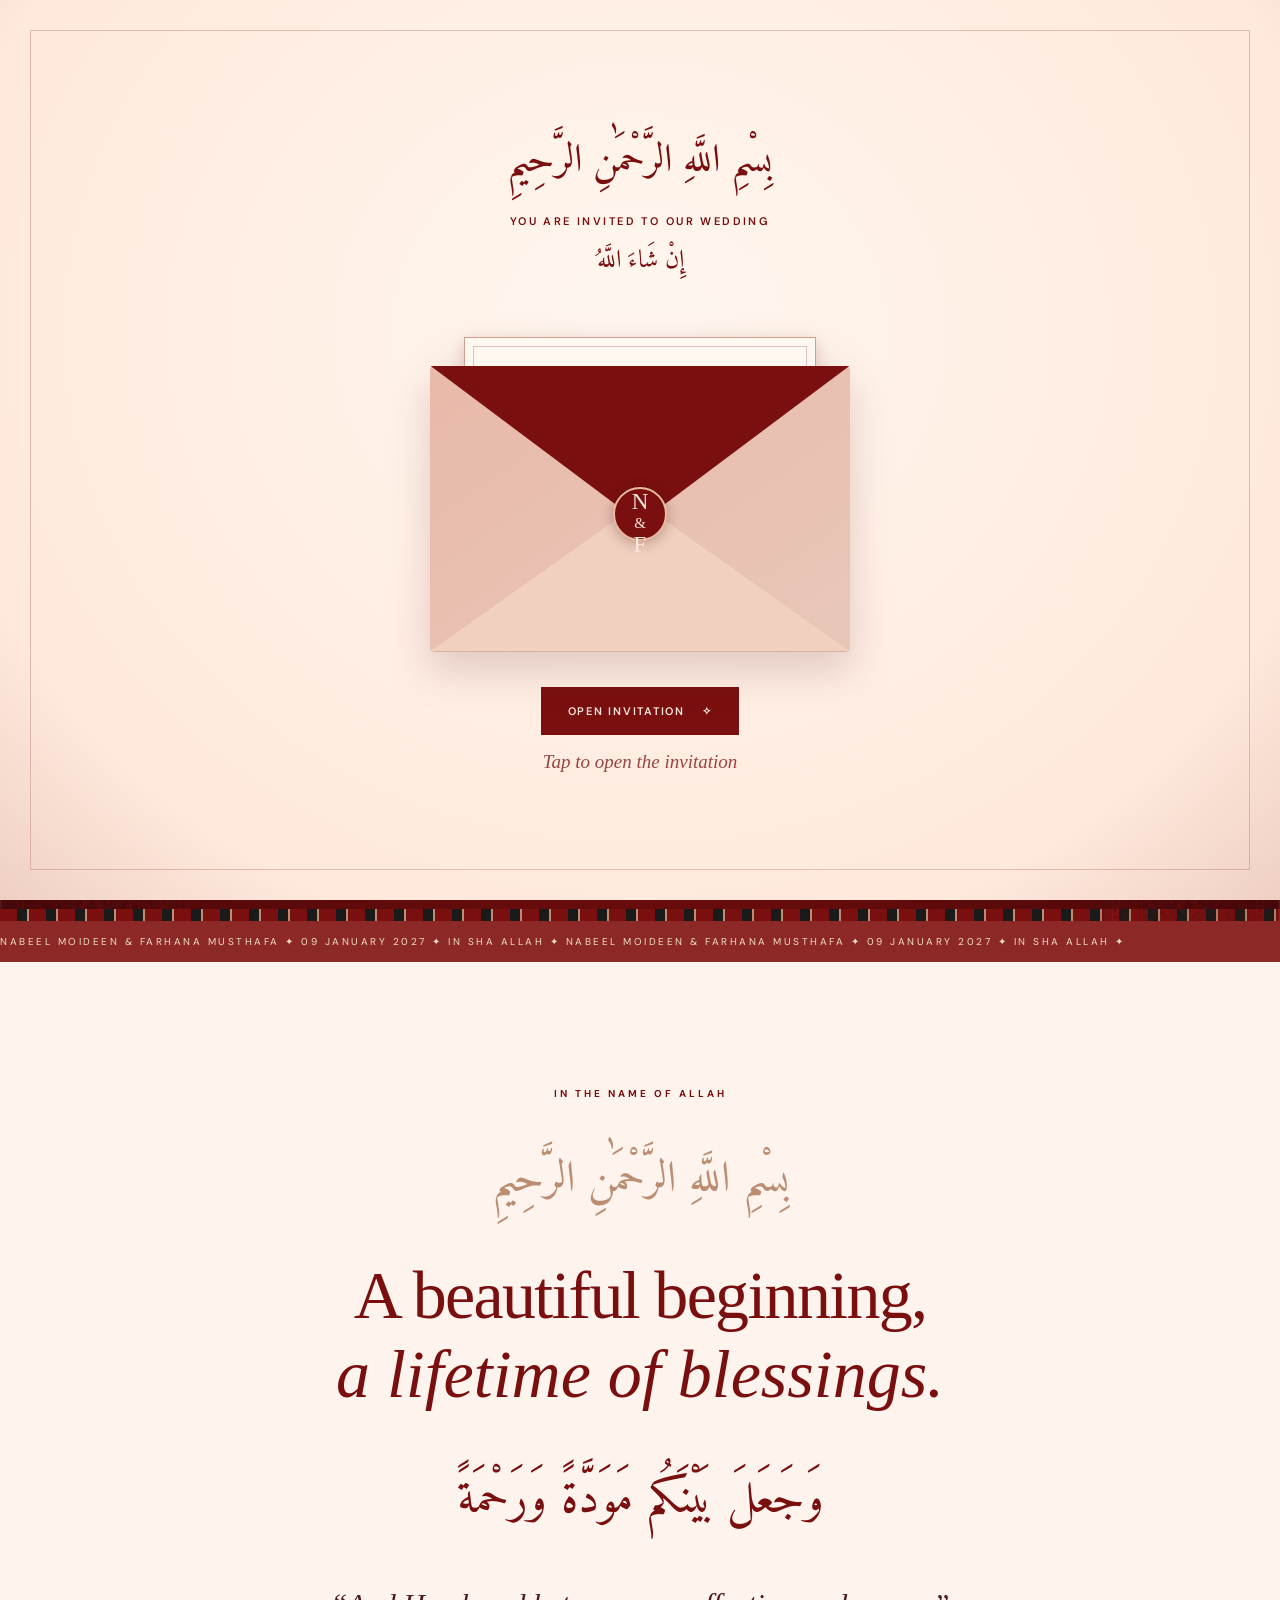
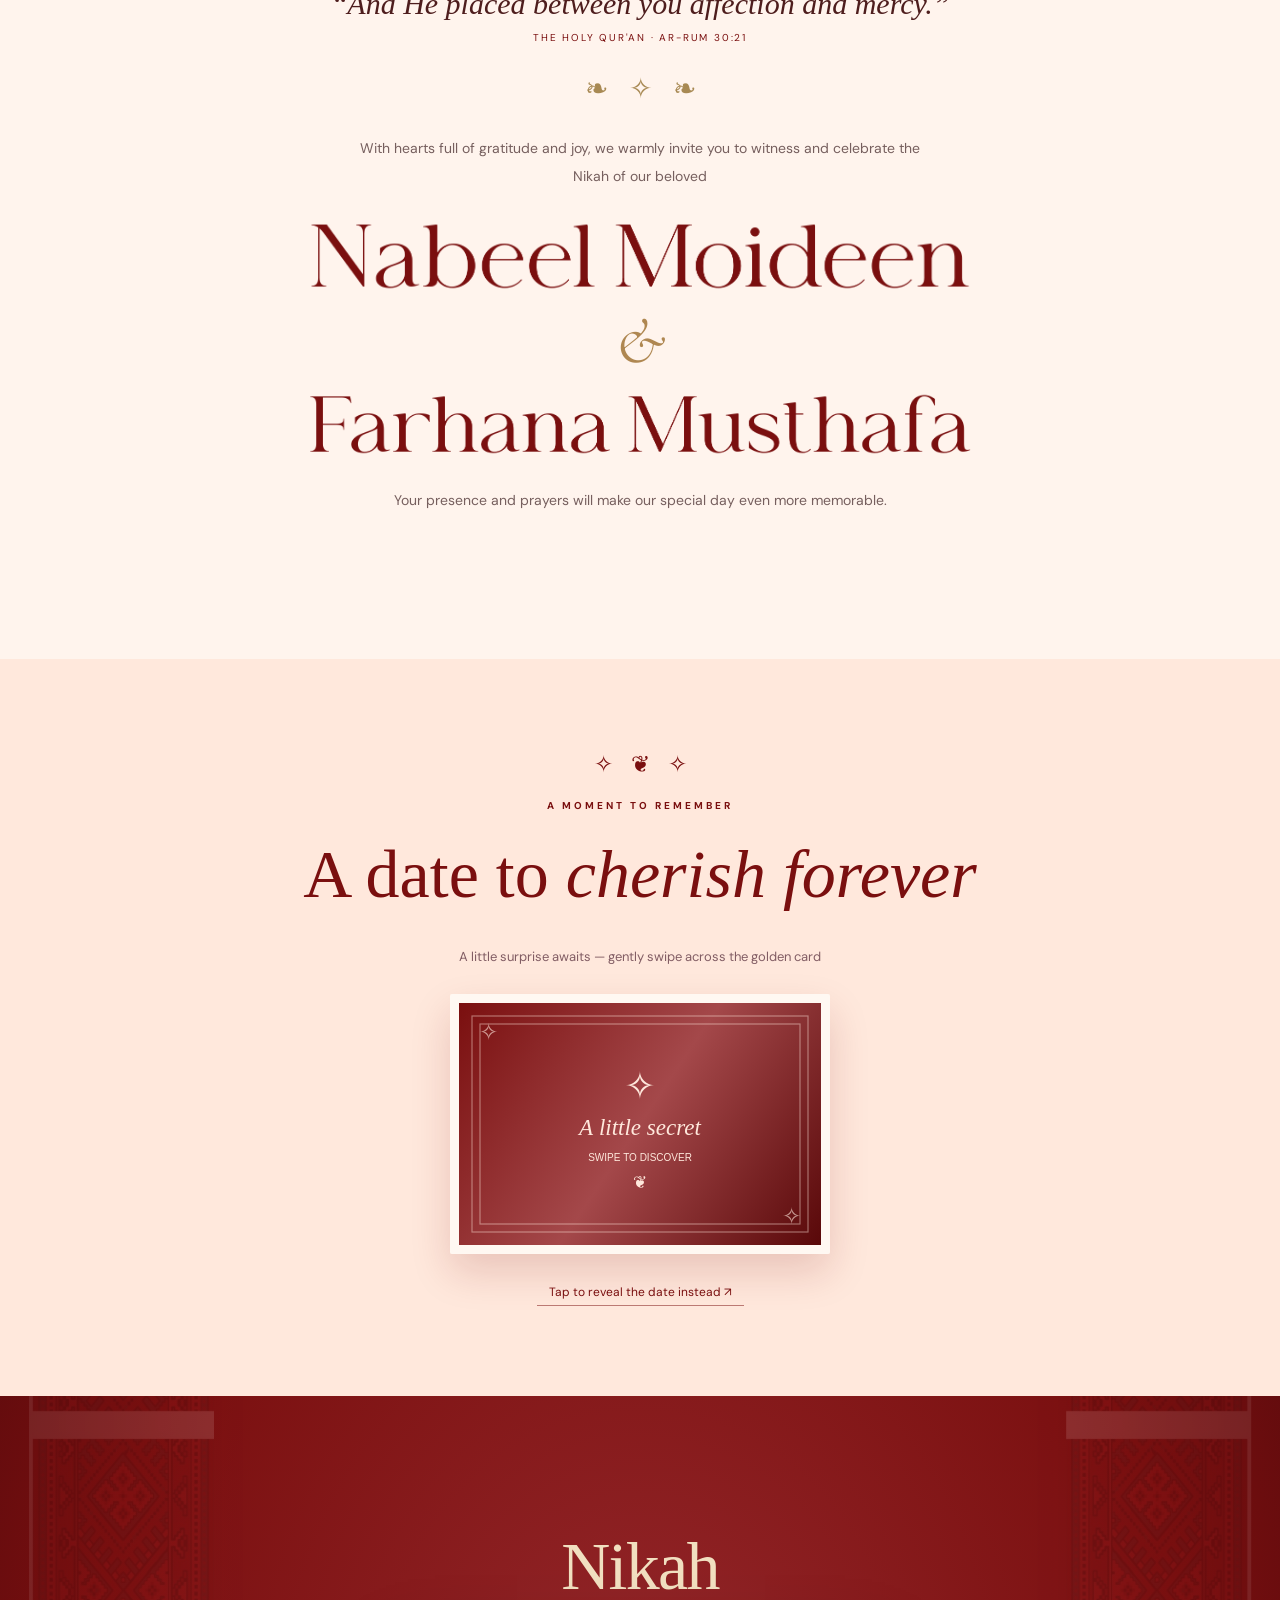
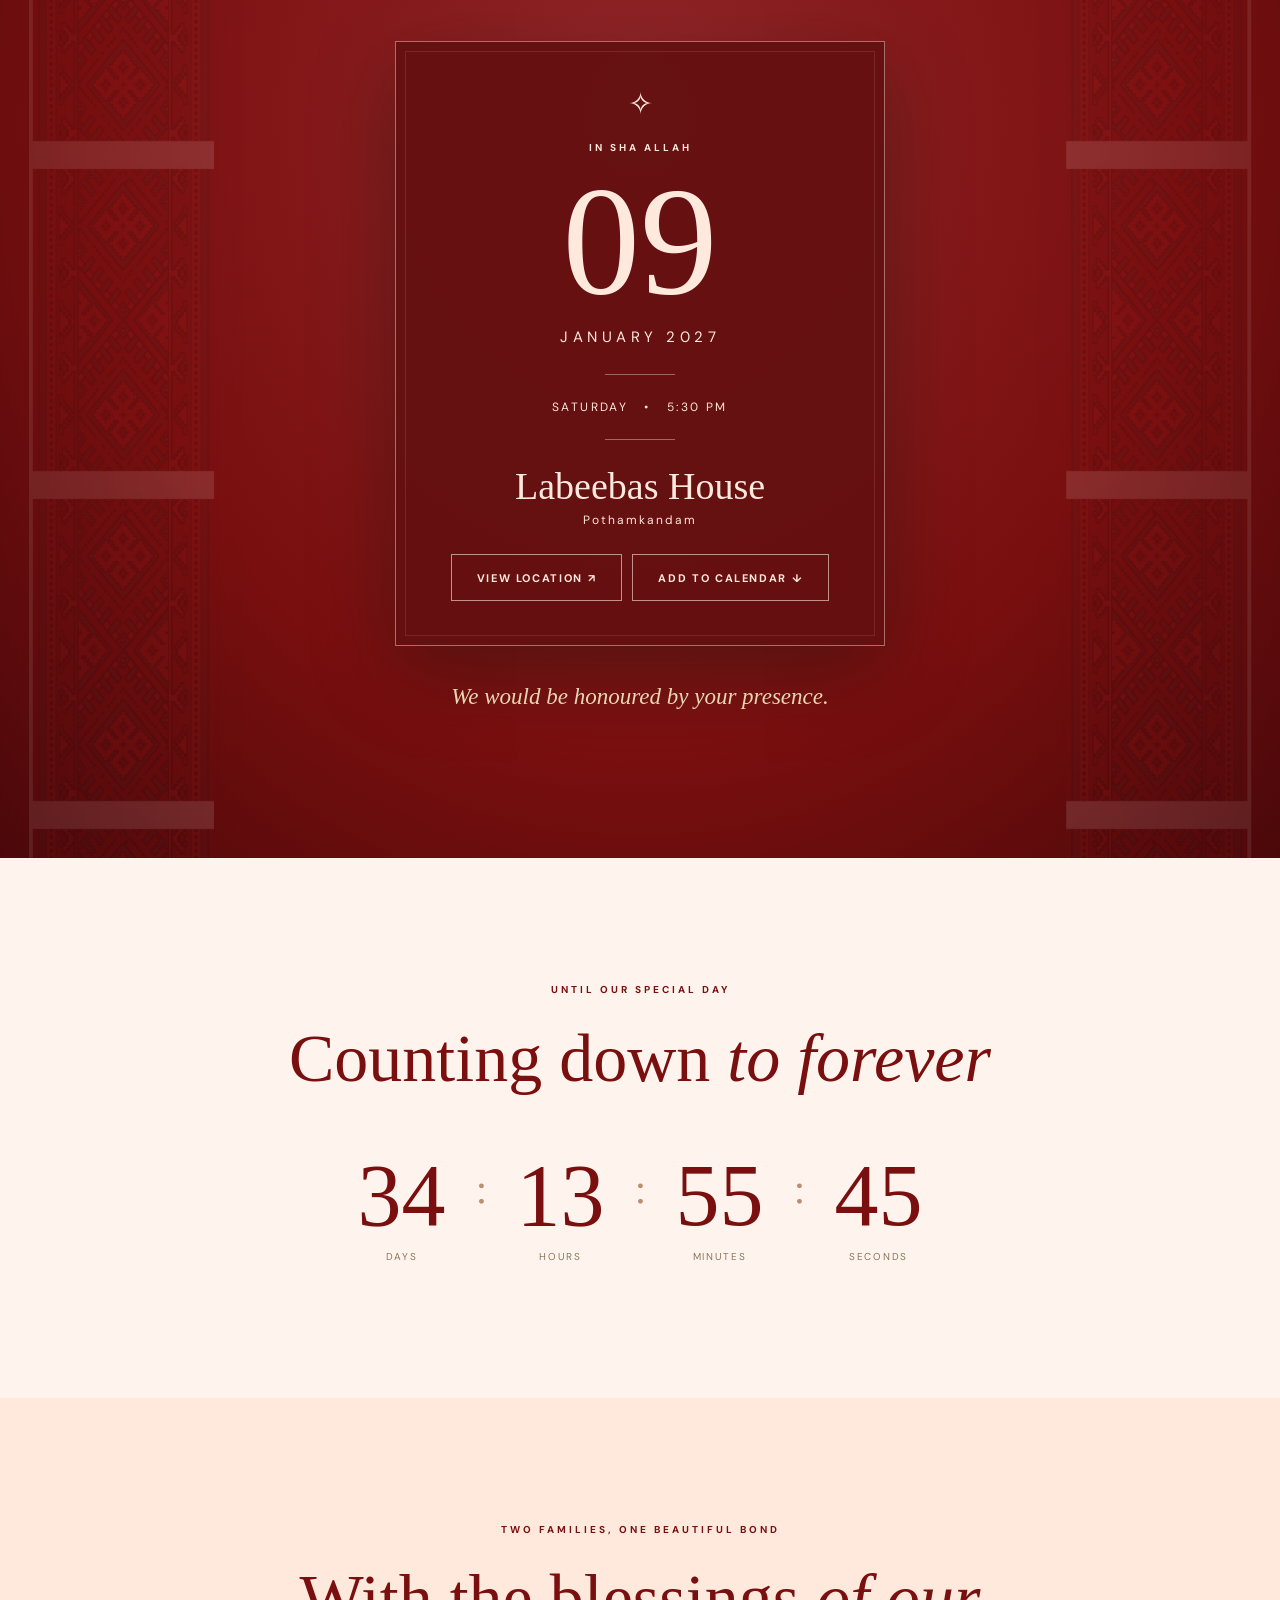
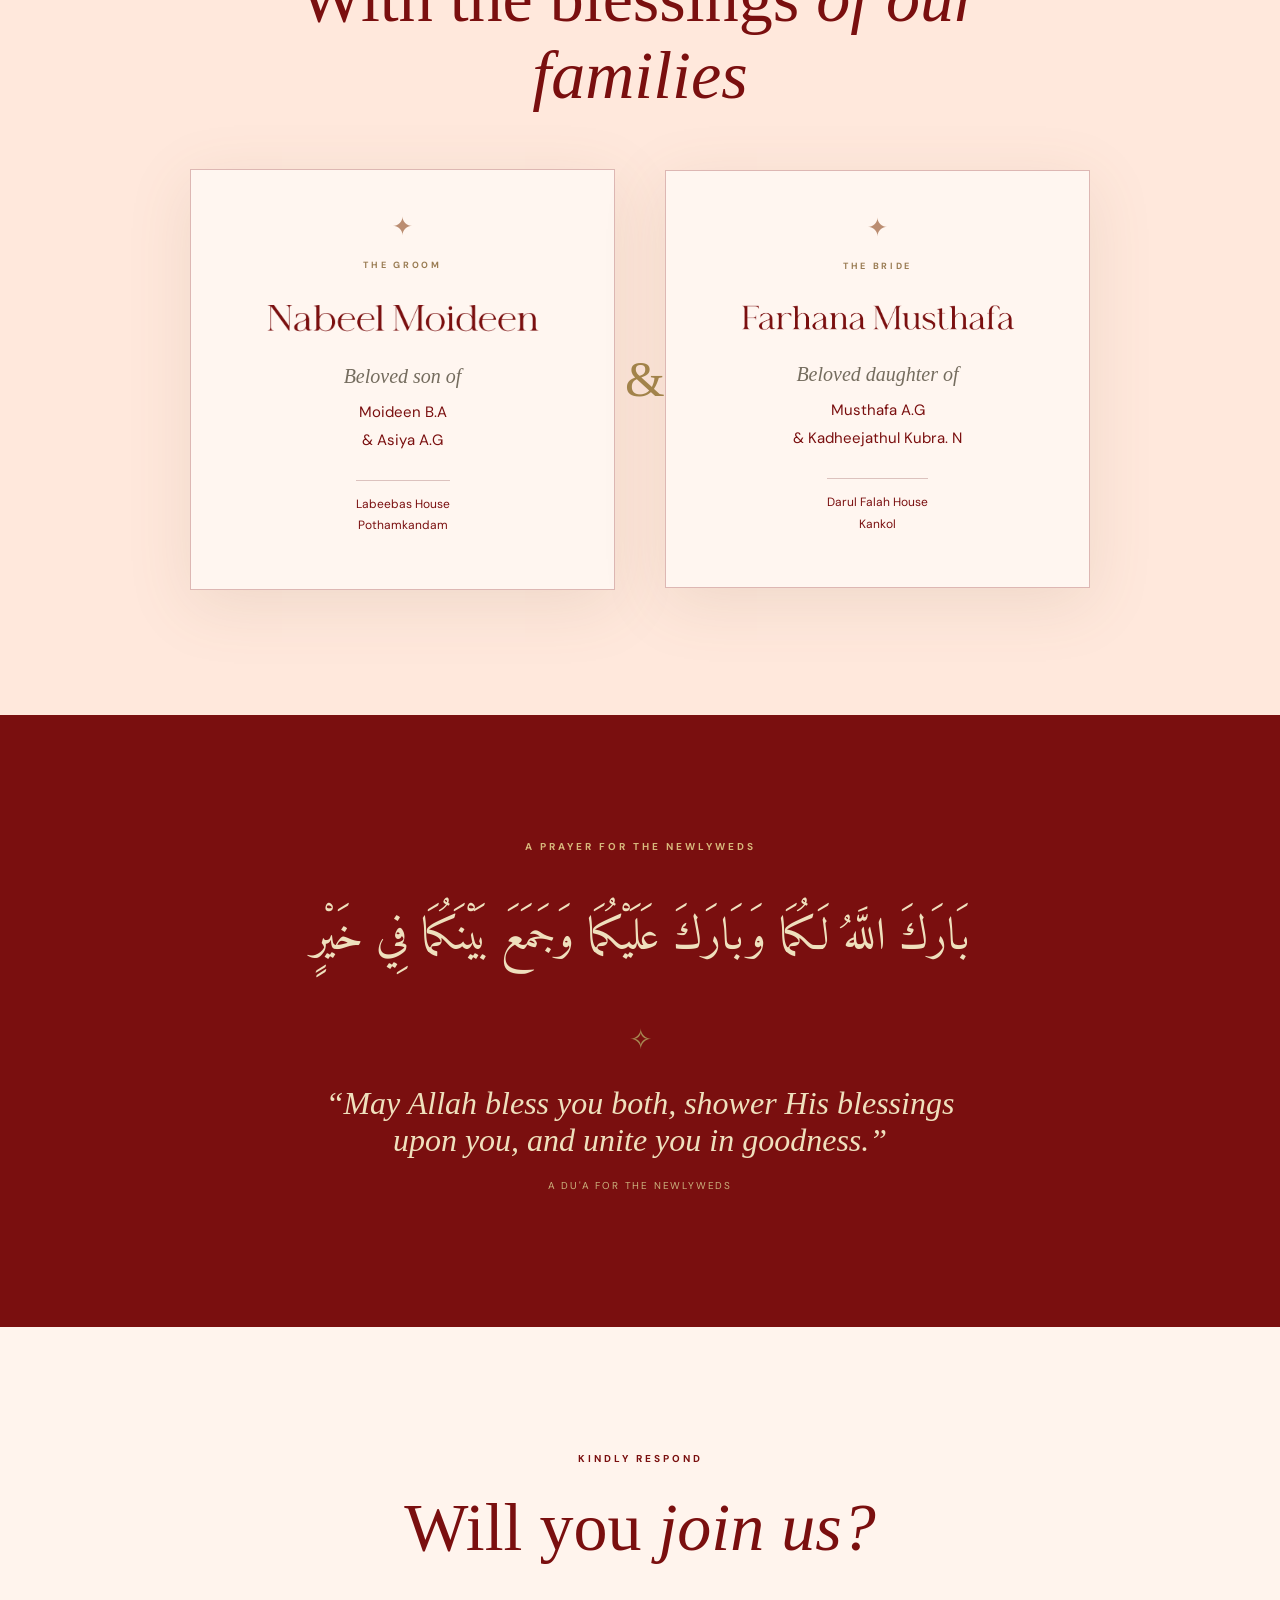
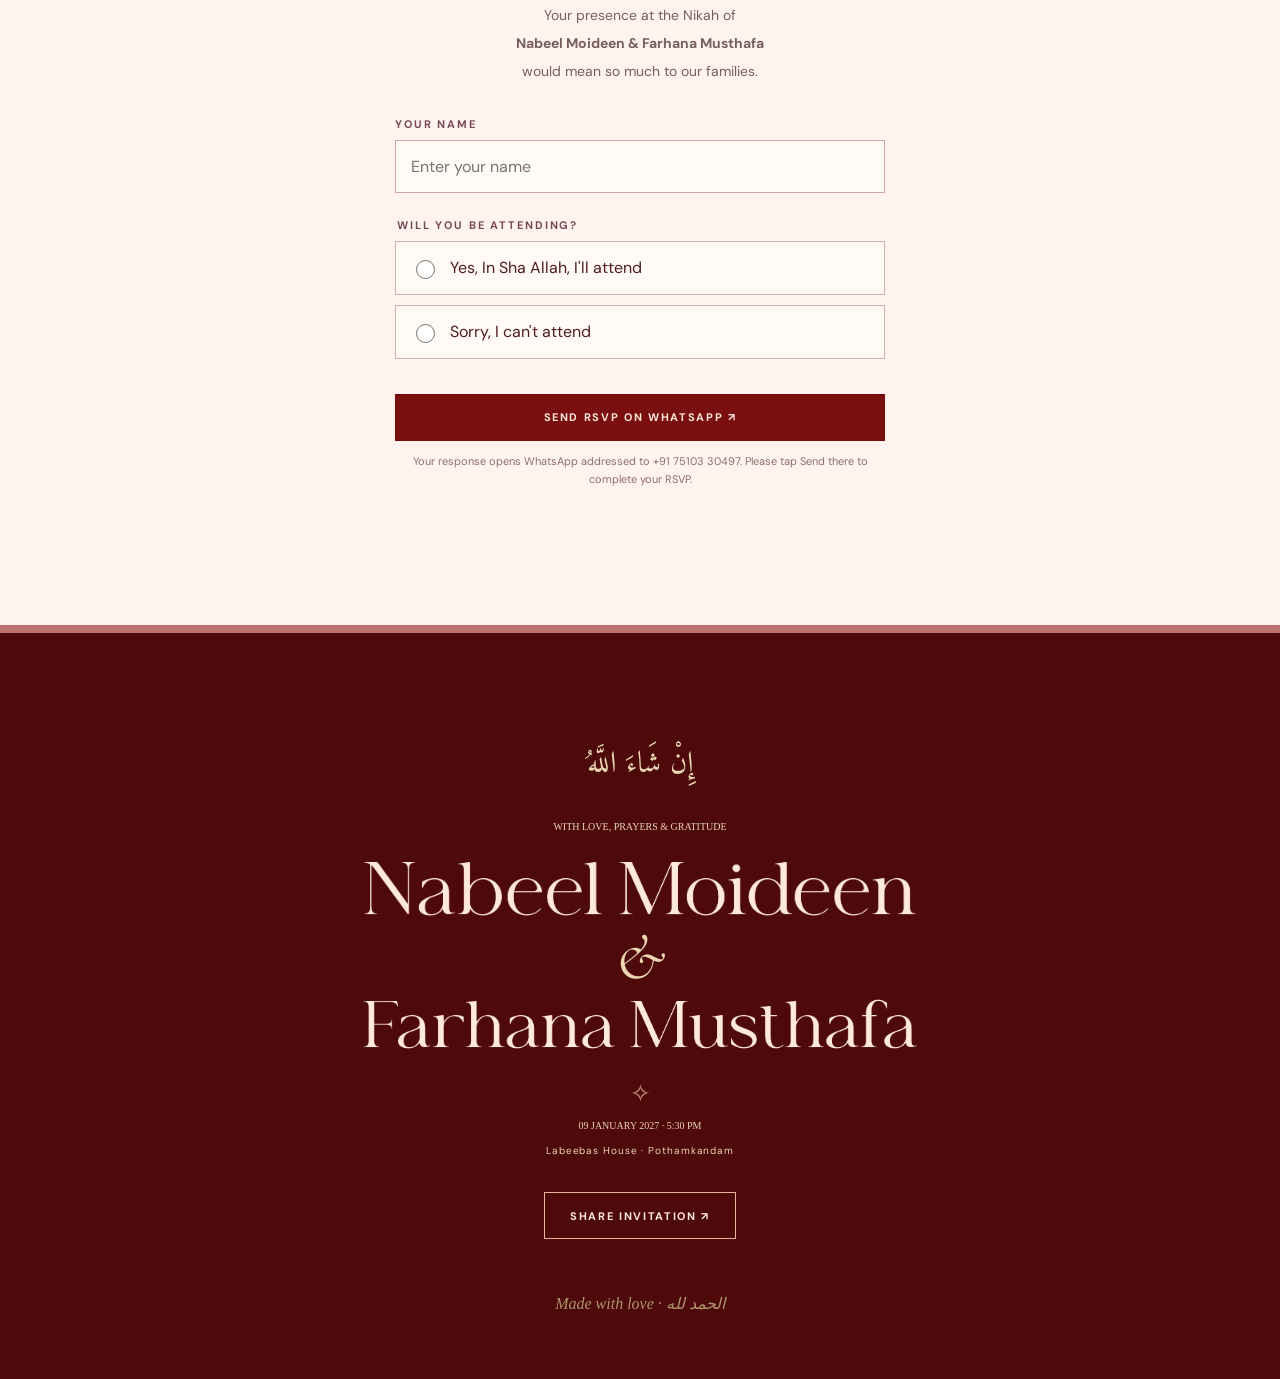
==== commit 93576433: "Add files via upload" ====
--- a/index.html
+++ b/index.html
@@ -10,8 +10,8 @@
 <meta content="website" property="og:type"/>
 <meta content="https://nabeelworkmail17-boop.github.io/nabeel-farhana-wedding/" property="og:url"/>
 <meta content="Nabeel &amp; Farhana Wedding Invitation" property="og:site_name"/>
-<meta content="https://nabeelworkmail17-boop.github.io/nabeel-farhana-wedding/assets/nabeel-farhana-preview-v13.jpg" property="og:image"/>
-<meta content="https://nabeelworkmail17-boop.github.io/nabeel-farhana-wedding/assets/nabeel-farhana-preview-v13.jpg" property="og:image:secure_url"/>
+<meta content="https://nabeelworkmail17-boop.github.io/nabeel-farhana-wedding/wedding-preview.jpg" property="og:image"/>
+<meta content="https://nabeelworkmail17-boop.github.io/nabeel-farhana-wedding/wedding-preview.jpg" property="og:image:secure_url"/>
 <meta content="image/jpeg" property="og:image:type"/>
 <meta content="1200" property="og:image:width"/>
 <meta content="630" property="og:image:height"/>
@@ -19,7 +19,7 @@
 <meta content="summary_large_image" name="twitter:card"/>
 <meta content="Nabeel &amp; Farhana | Nikah Invitation" name="twitter:title"/>
 <meta content="Join us to celebrate our Nikah on 9 January 2027" name="twitter:description"/>
-<meta content="https://nabeelworkmail17-boop.github.io/nabeel-farhana-wedding/assets/nabeel-farhana-preview-v13.jpg" name="twitter:image"/>
+<meta content="https://nabeelworkmail17-boop.github.io/nabeel-farhana-wedding/wedding-preview.jpg" name="twitter:image"/>
 <link href="https://nabeelworkmail17-boop.github.io/nabeel-farhana-wedding/" rel="canonical"/>
 <title>Nabeel Moideen &amp; Farhana Musthafa | Nikah Invitation</title>
 <link href="https://fonts.googleapis.com" rel="preconnect"/>
